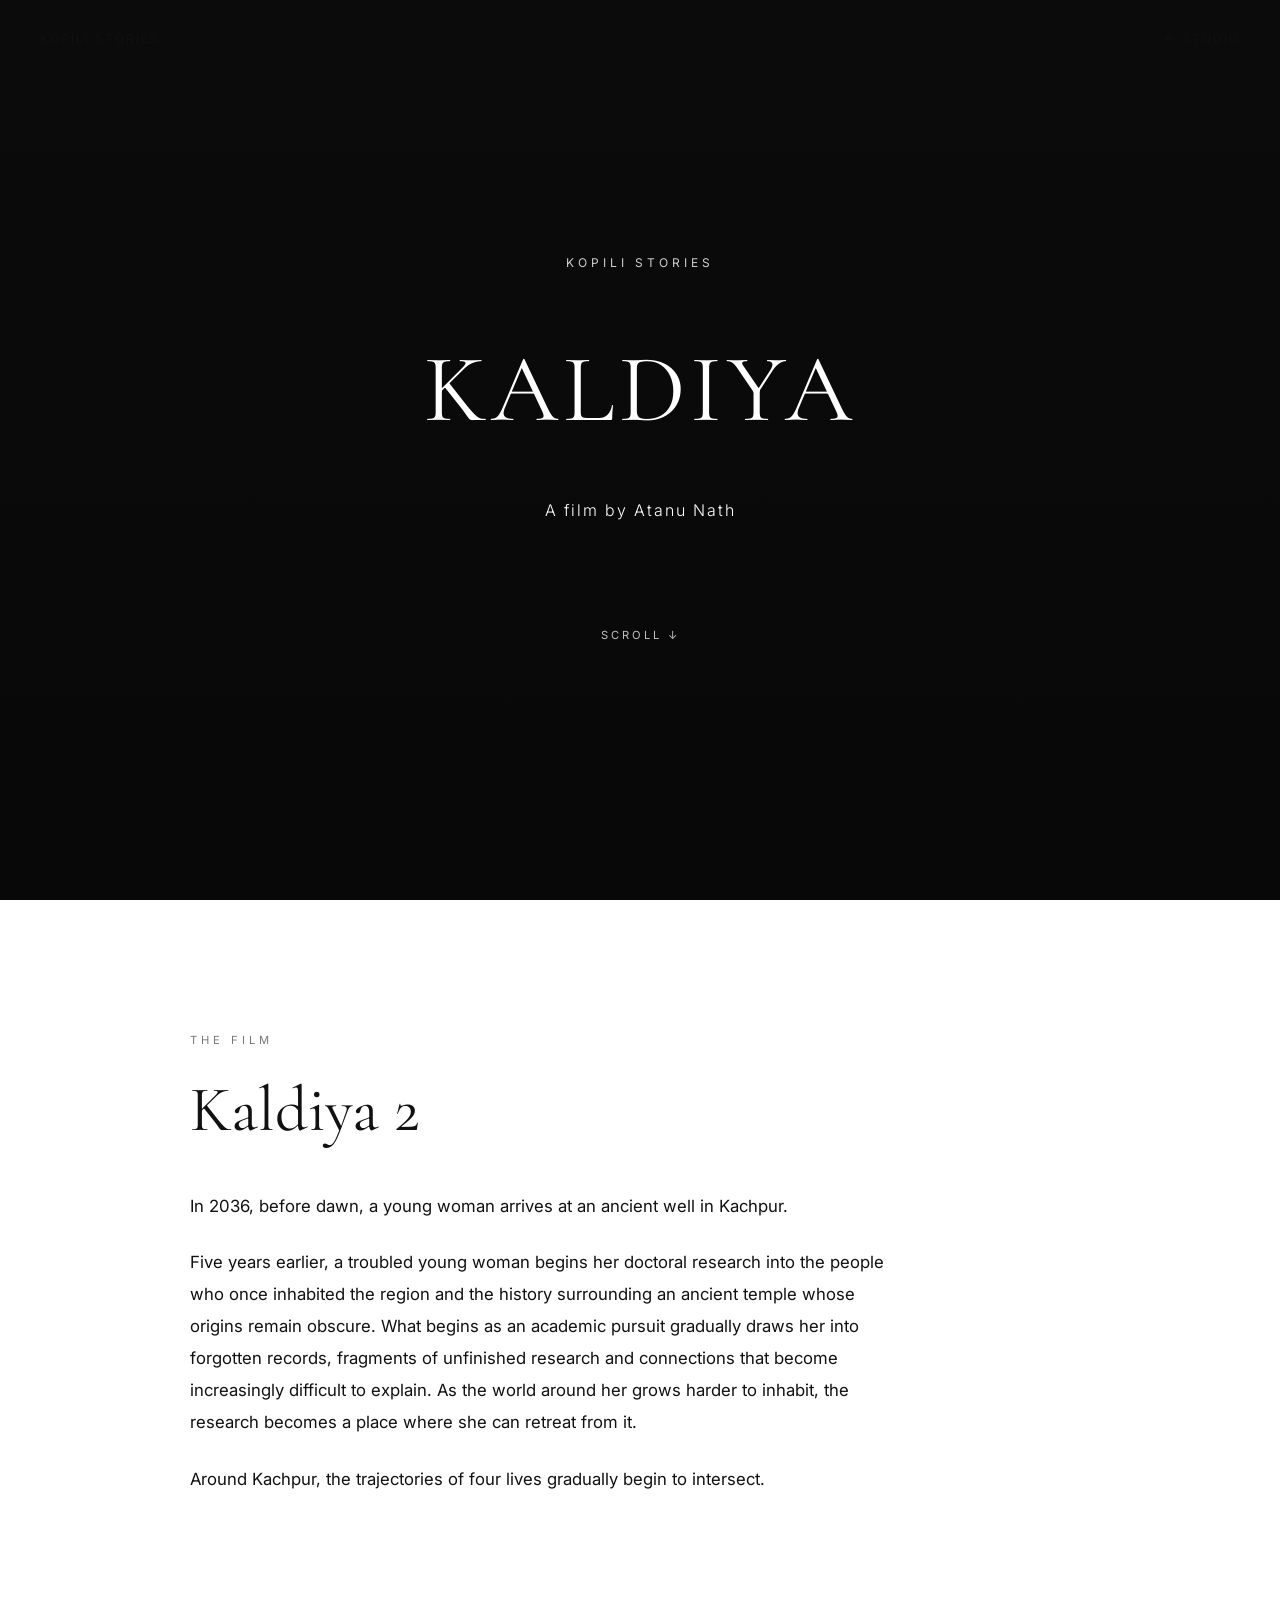
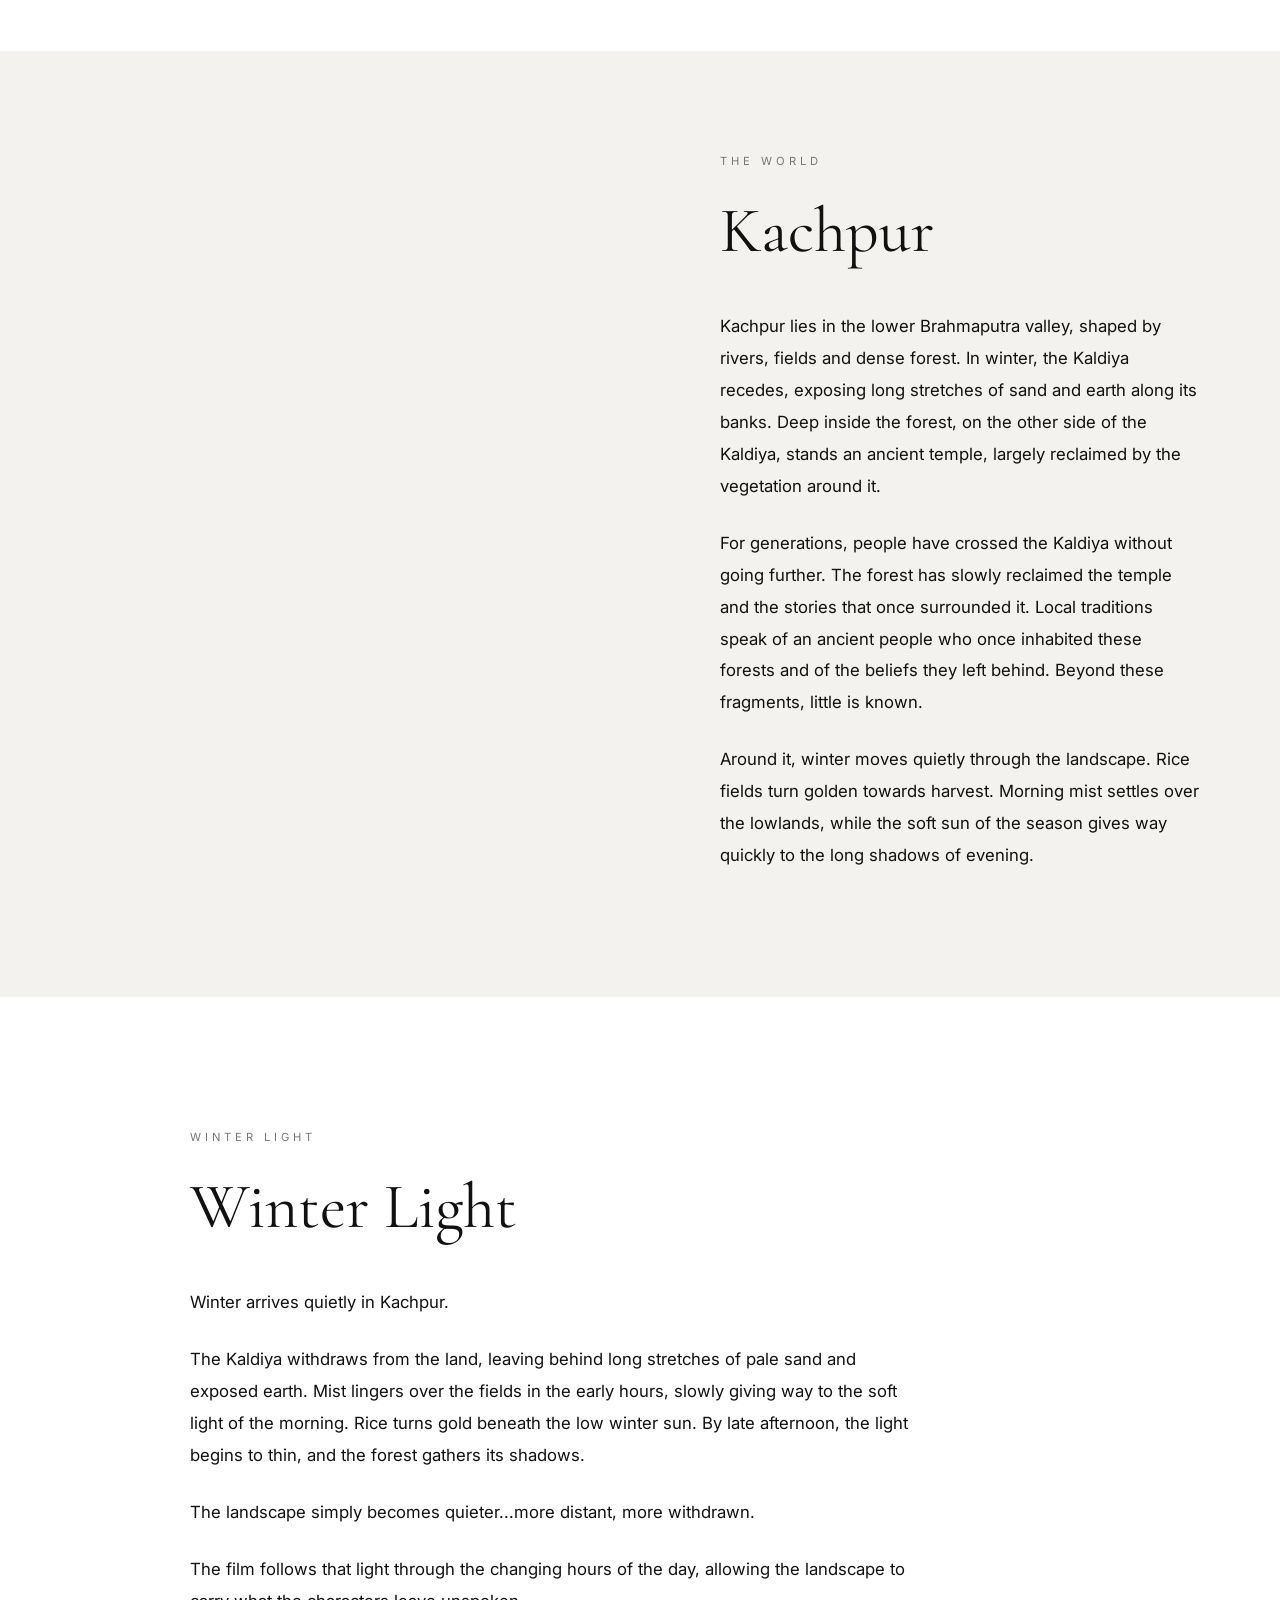
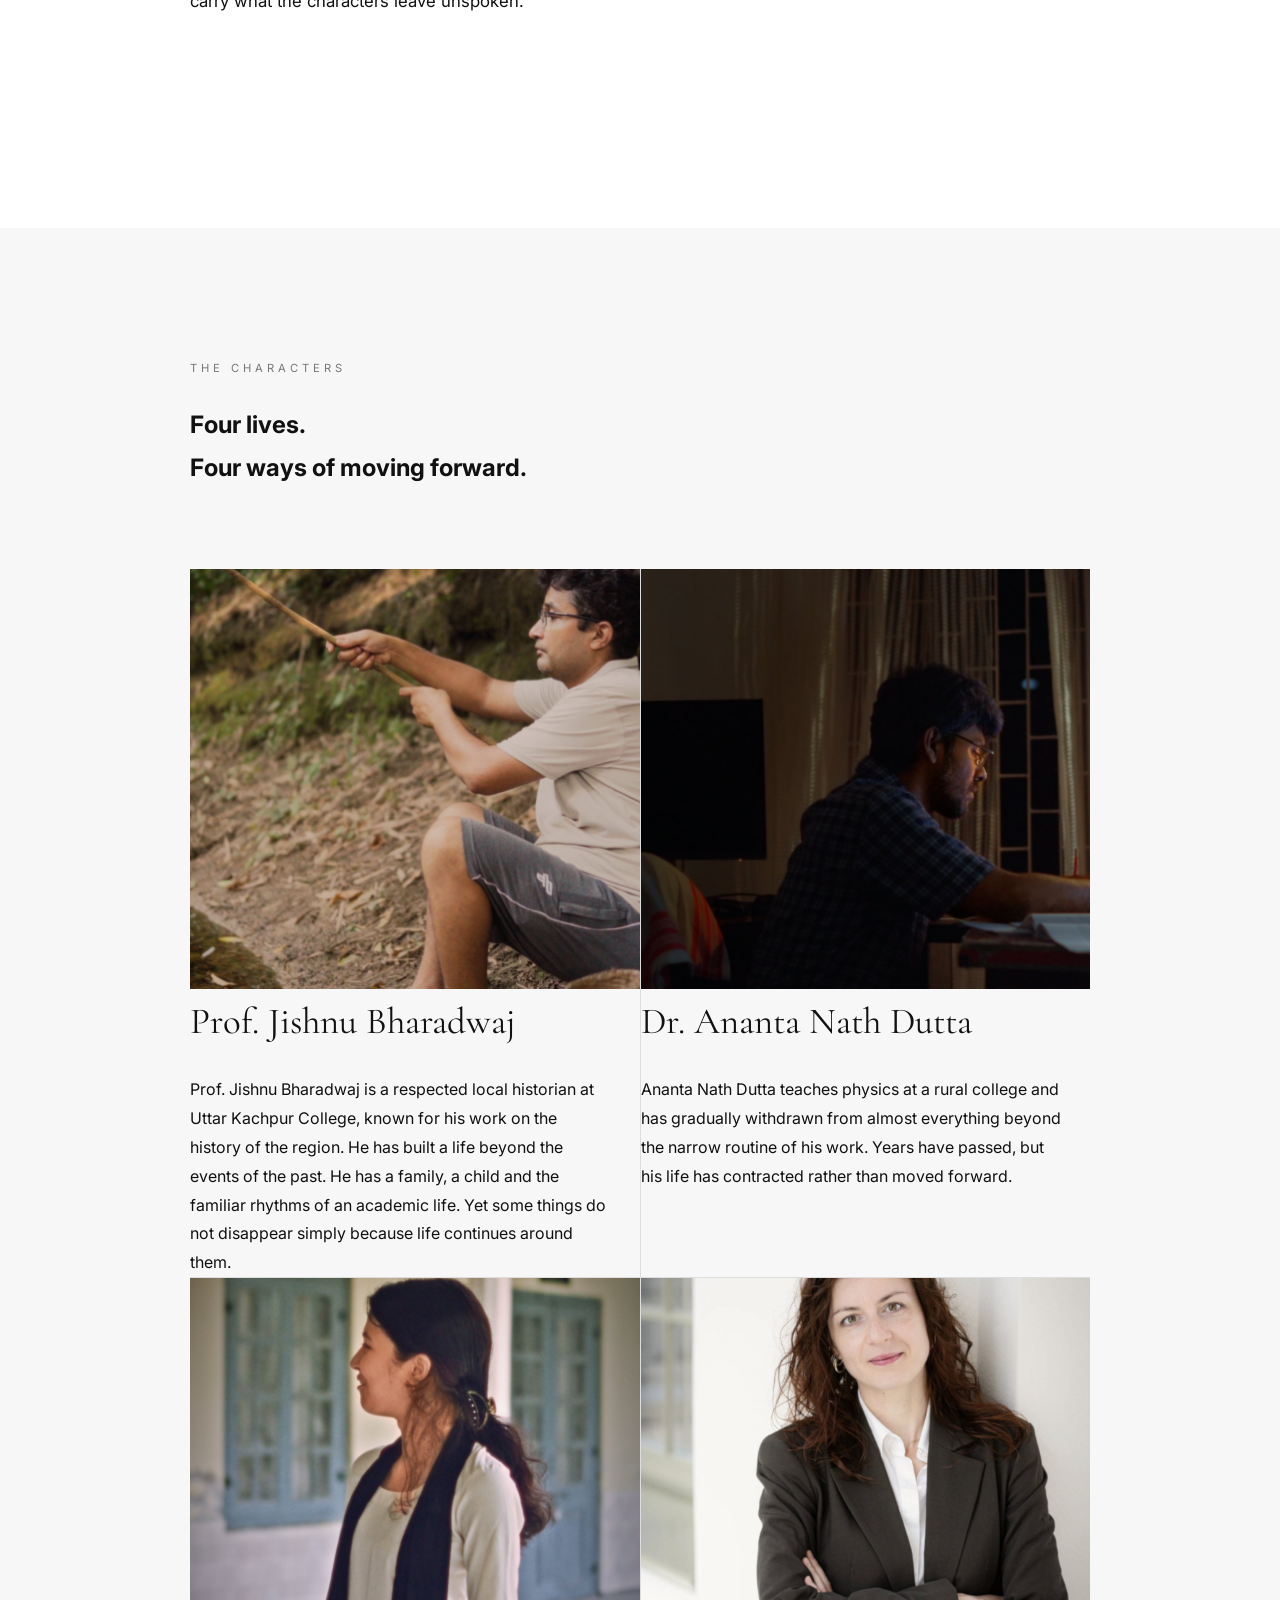
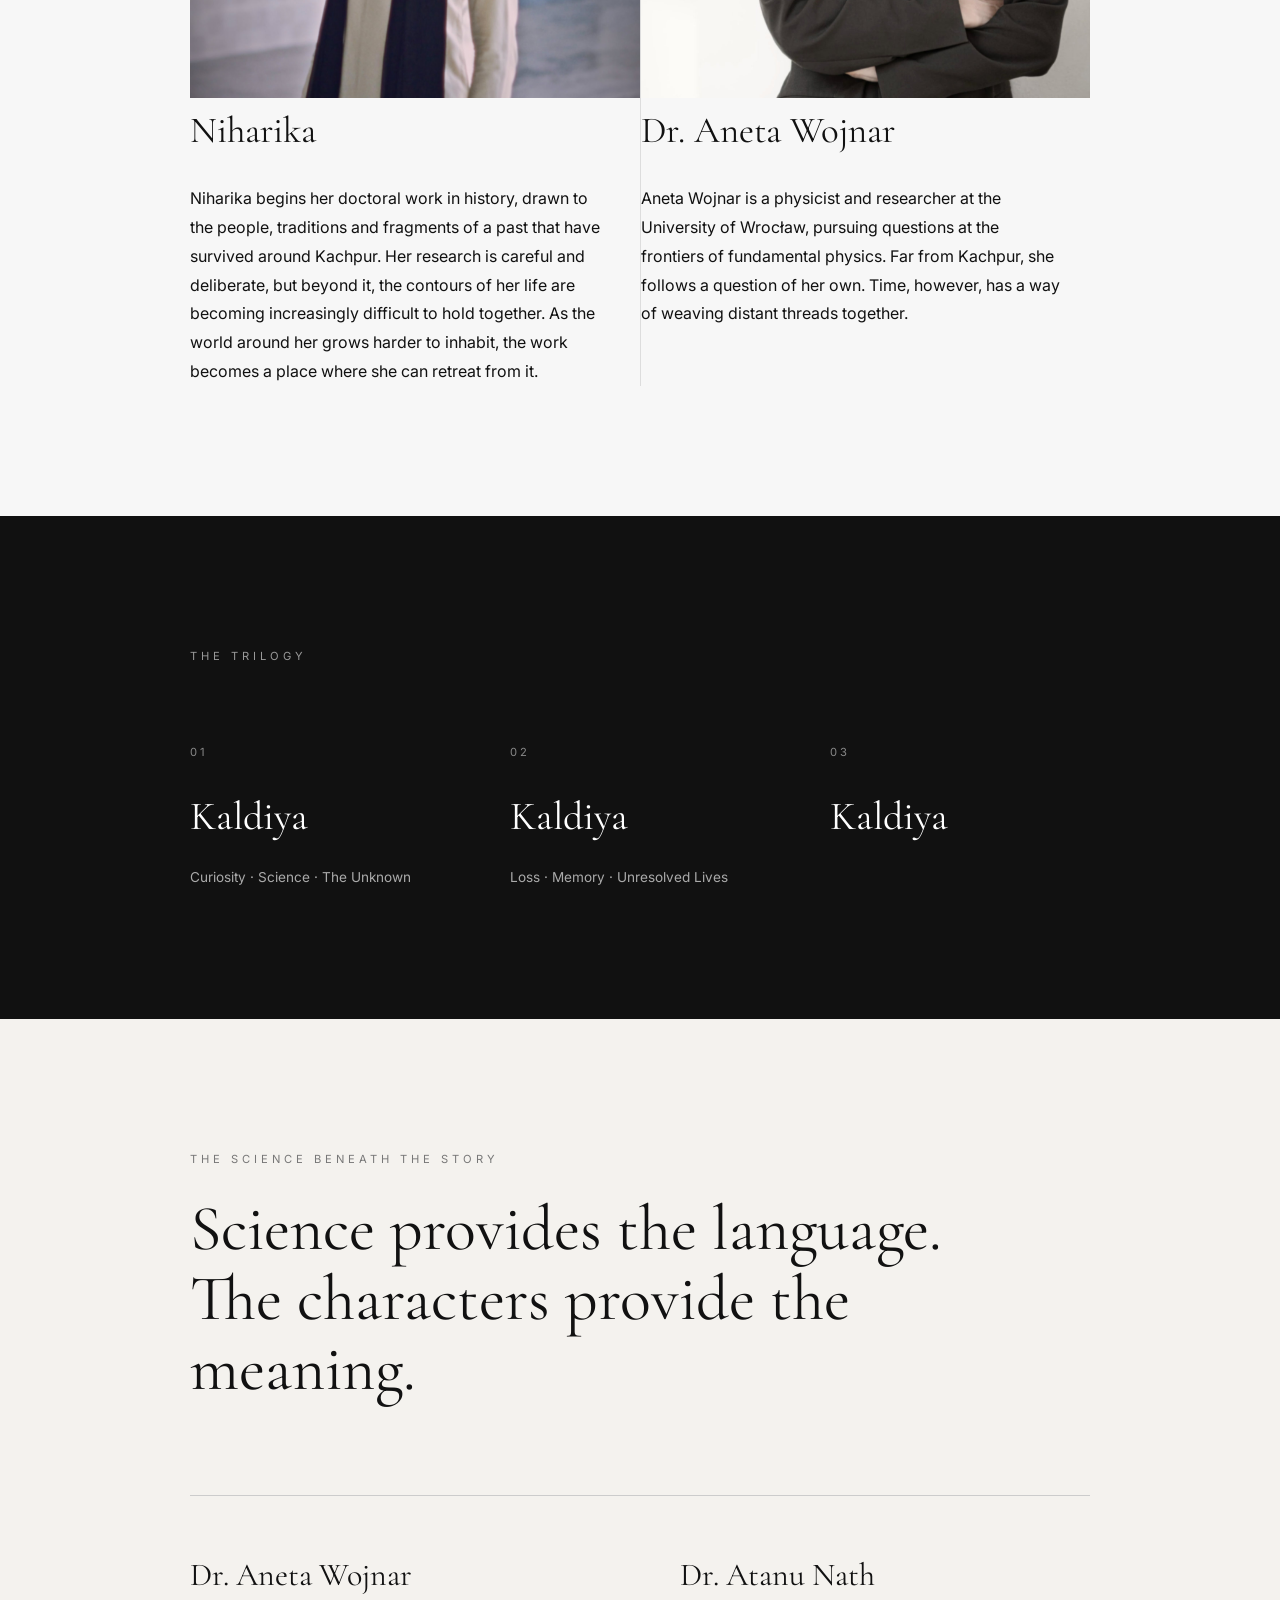
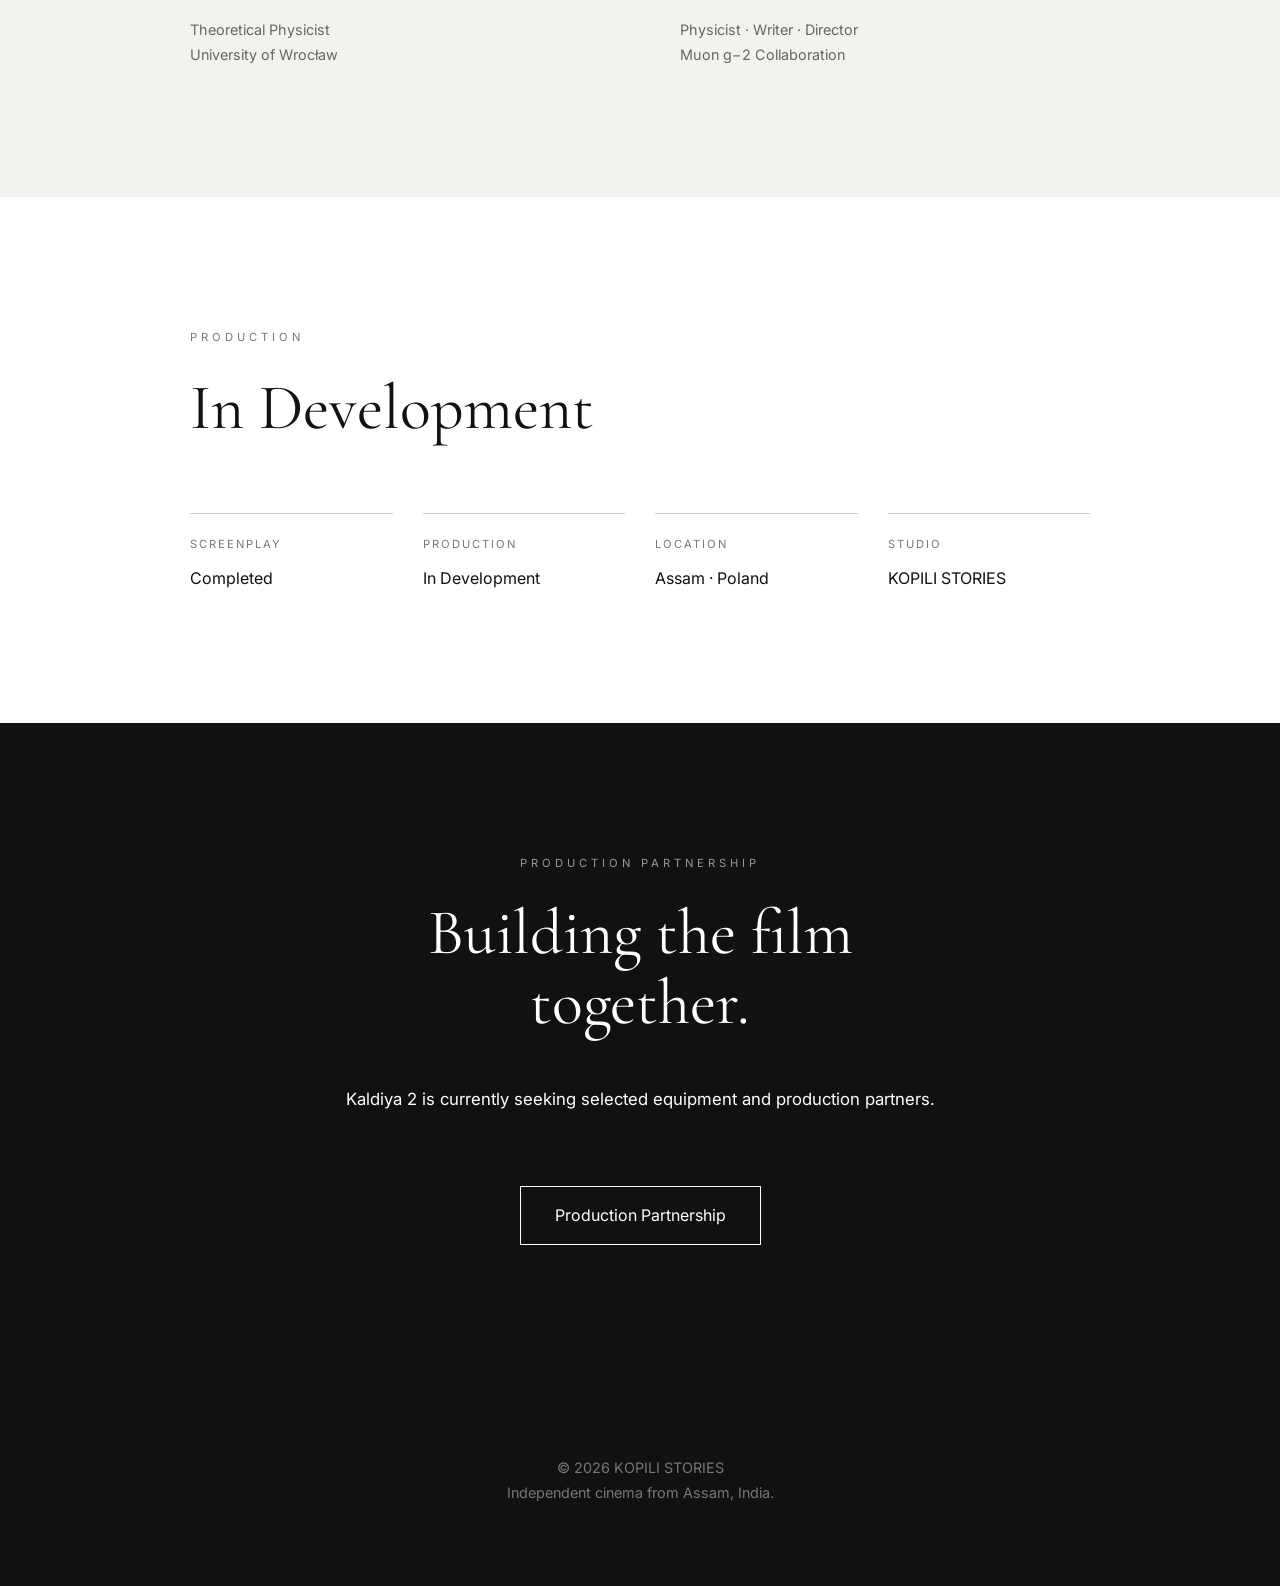
==== kaldiya-2.html @ b5a72aac "Update image source from .png to .jpg" ====
<!DOCTYPE html>
<html lang="en">

<head>

    <meta charset="UTF-8">

    <meta name="viewport"
          content="width=device-width, initial-scale=1.0">

    <title>KALDIYA — KOPILI STORIES</title>

    <meta name="description"
          content="Kaldiya 2 — an independent film by Atanu Nath, produced by KOPILI STORIES.">

    <link rel="preconnect"
          href="https://fonts.googleapis.com">

    <link rel="preconnect"
          href="https://fonts.gstatic.com"
          crossorigin>

    <link href="https://fonts.googleapis.com/css2?family=Cormorant+Garamond:wght@400;500;600&family=Inter:wght@300;400;500&display=swap"
          rel="stylesheet">

    <link rel="stylesheet"
          href="style.css">

</head>


<body>


<!-- =====================================================
     KALDIYA 2
===================================================== -->


<!-- TOP BAR -->

<div class="k2-topbar">

    <a href="index.html">
        KOPILI STORIES
    </a>

    <a href="index.html">
        ← Studio
    </a>

</div>


<!-- HERO -->

<section class="k2-hero">

    <!-- Opening image will go here -->

    <div class="k2-hero-content">

        <p class="k2-eyebrow">
            KOPILI STORIES
        </p>

        <h1>KALDIYA</h1>

        <p class="k2-subtitle">
            A film by Atanu Nath
        </p>

        <a href="#k2-film"
           class="k2-scroll">
            Scroll ↓
        </a>

    </div>

</section>


<!-- THE FILM -->

<section id="k2-film"
         class="k2-section k2-film">

    <div class="k2-section-inner">

        <p class="k2-label">
            The Film
        </p>

        <h2>
            Kaldiya 2
        </h2>

<div class="k2-text">

    <p>
        In 2036, before dawn, a young woman arrives at an ancient well in Kachpur.
    </p>

    <p>
        Five years earlier, a troubled young woman begins her doctoral research
        into the people who once inhabited the region and the history surrounding
        an ancient temple whose origins remain obscure. What begins as an academic
        pursuit gradually draws her into forgotten records, fragments of unfinished
        research and connections that become increasingly difficult to explain.
        As the world around her grows harder to inhabit, the research becomes a
        place where she can retreat from it.
    </p>

    <p>
        Around Kachpur, the trajectories of four lives gradually begin to intersect.
    </p>

</div>
   

</section>


<!-- THE WORLD -->

<!-- THE WORLD -->

<section class="k2-world">

    <div class="k2-world-text">

        <p class="k2-label">
            The World
        </p>

        <h2>
            Kachpur
        </h2>

        <div class="k2-text">

            <p>
                Kachpur lies in the lower Brahmaputra valley, shaped by rivers,
                fields and dense forest. In winter, the Kaldiya recedes,
                exposing long stretches of sand and earth along its banks.
                Deep inside the forest, on the other side of the Kaldiya,
                stands an ancient temple, largely reclaimed by the vegetation
                around it.
            </p>

            <p>
                For generations, people have crossed the Kaldiya without going
                further. The forest has slowly reclaimed the temple and the
                stories that once surrounded it. Local traditions speak of an
                ancient people who once inhabited these forests and of the
                beliefs they left behind. Beyond these fragments, little is known.
            </p>

            <p>
                Around it, winter moves quietly through the landscape. Rice
                fields turn golden towards harvest. Morning mist settles over
                the lowlands, while the soft sun of the season gives way quickly
                to the long shadows of evening.
            </p>

        </div>

    </div>

</section>

<!-- WINTER LIGHT -->

<!-- WINTER LIGHT -->

<section class="k2-light">

    <div class="k2-section-inner">

        <p class="k2-label">
            Winter Light
        </p>

        <h2>
            Winter Light
        </h2>

        <div class="k2-text">

            <p>
                Winter arrives quietly in Kachpur.
            </p>

            <p>
                The Kaldiya withdraws from the land, leaving behind long
                stretches of pale sand and exposed earth. Mist lingers over
                the fields in the early hours, slowly giving way to the soft
                light of the morning. Rice turns gold beneath the low winter
                sun. By late afternoon, the light begins to thin, and the
                forest gathers its shadows.
            </p>

            <p>
                The landscape simply becomes quieter...more distant, more withdrawn.
            </p>

            <p>
                The film follows that light through the changing hours of the
                day, allowing the landscape to carry what the characters leave
                unspoken.
            </p>

        </div>

    </div>

</section>


<!-- CHARACTERS -->

<section class="k2-characters">

    <div class="k2-section-inner">

        <p class="k2-label">
            The Characters
        </p>

        <h2>
            Four lives.
            <br>
            Four ways of moving forward.
        </h2>

        <div class="k2-character-grid">

            <article class="k2-character">
                <div class="k2-character-image">
                    <img src="images/jishnu.jpg"
                         alt="Jishnu">
                </div>

                <h3>
                    Prof. Jishnu Bharadwaj
                </h3>

                <p>
                    Prof. Jishnu Bharadwaj is a respected local historian at Uttar Kachpur College, known for his work on the history of the region. He has built a life beyond the events of the past. He has a family, a child and the familiar rhythms of an academic life. Yet some things do not disappear simply because life continues around them.
                </p>

            </article>


            <article class="k2-character">
                <div class="k2-character-image">
                    <img src="images/ananta.jpg"
                         alt="Ananta">
                </div>

                <h3>
                    Dr. Ananta Nath Dutta
                </h3>

                <p>
                    Ananta Nath Dutta teaches physics at a rural college and has gradually
        withdrawn from almost everything beyond the narrow routine of his work.
        Years have passed, but his life has contracted rather than moved forward.
                </p>

            </article>


            <article class="k2-character">
                <div class="k2-character-image">
                    <img src="images/niharika.jpg"
                         alt="Niharika">
                </div>
                <h3>
                    Niharika
                </h3>

                <p>
                    Niharika begins her doctoral work in history, drawn to the people,
        traditions and fragments of a past that have survived around Kachpur.
        Her research is careful and deliberate, but beyond it, the contours
        of her life are becoming increasingly difficult to hold together.
        As the world around her grows harder to inhabit, the work becomes a
        place where she can retreat from it.
                </p>

            </article>


            <article class="k2-character">
                <div class="k2-character-image">
                    <img src="images/aneta.jpg"
                         alt="Aneta">
                </div>
                <h3>
                    Dr. Aneta Wojnar
                </h3>

                <p>
                    Aneta Wojnar is a physicist and researcher at the University of Wrocław,
        pursuing questions at the frontiers of fundamental physics. Far from
        Kachpur, she follows a question of her own. Time, however, has a way
        of weaving distant threads together.
                </p>

            </article>

        </div>

    </div>

</section>


<!-- THE TRILOGY -->

<section class="k2-trilogy">

    <div class="k2-section-inner">

        <p class="k2-label">
            The Trilogy
        </p>

        <div class="k2-trilogy-grid">

            <div>
                <span>01</span>
                <h3>Kaldiya</h3>
                <p>
                    Curiosity · Science · The Unknown
                </p>
            </div>


            <div>
                <span>02</span>
                <h3>Kaldiya</h3>
                <p>
                    Loss · Memory · Unresolved Lives
                </p>
            </div>


            <div>
                <span>03</span>
                <h3>Kaldiya</h3>
                <p>
                    <!-- Later -->
                </p>
            </div>

        </div>

    </div>

</section>


<!-- SCIENCE -->

<section class="k2-science">

    <div class="k2-section-inner">

        <p class="k2-label">
            The Science Beneath the Story
        </p>

        <h2>
            Science provides the language.
            <br>
            The characters provide the meaning.
        </h2>

        <div class="k2-text">

            <!-- Science statement -->

        </div>


        <div class="k2-scientists">

            <div>

                <h3>
                    Dr. Aneta Wojnar
                </h3>

                <p>
                    Theoretical Physicist<br>
                    University of Wrocław
                </p>

            </div>


            <div>

                <h3>
                    Dr. Atanu Nath
                </h3>

                <p>
                    Physicist · Writer · Director<br>
                    Muon g−2 Collaboration
                </p>

            </div>

        </div>

    </div>

</section>


<!-- PRODUCTION -->

<section class="k2-production">

    <div class="k2-section-inner">

        <p class="k2-label">
            Production
        </p>

        <h2>
            In Development
        </h2>

        <div class="k2-production-grid">

            <div>
                <span>Screenplay</span>
                <strong>Completed</strong>
            </div>

            <div>
                <span>Production</span>
                <strong>In Development</strong>
            </div>

            <div>
                <span>Location</span>
                <strong>Assam · Poland</strong>
            </div>

            <div>
                <span>Studio</span>
                <strong>KOPILI STORIES</strong>
            </div>

        </div>

    </div>

</section>


<!-- PARTNERSHIP -->

<section class="k2-partnership">

    <div class="k2-section-inner">

        <p class="k2-label">
            Production Partnership
        </p>

        <h2>
            Building the film
            <br>
            together.
        </h2>

        <div class="k2-text">

            <p>
                Kaldiya 2 is currently seeking selected
                equipment and production partners.
            </p>

        </div>

        <a href="documents/kaldiya-2-production-partnership.pdf"
           class="button">

            Production Partnership

        </a>

    </div>

</section>


<!-- FOOTER -->

<footer>

    <p>
        © 2026 KOPILI STORIES
    </p>

    <p>
        Independent cinema from Assam, India.
    </p>

</footer>


</body>

</html>
---- style.css ----
/* =====================================================
   KOPILI STORIES
   style.css
===================================================== */

* {
    margin: 0;
    padding: 0;
    box-sizing: border-box;
}

html {
    scroll-behavior: smooth;
}

body {

    font-family: "Inter", sans-serif;

    background: #ffffff;
    color: #111111;

    line-height: 1.8;

    -webkit-font-smoothing: antialiased;
    text-rendering: optimizeLegibility;

}

/* =========================
   HERO
========================= */

.hero {

    min-height: 100vh;

    display: flex;
    flex-direction: column;
    justify-content: center;
    align-items: center;

    text-align: center;

    padding: 60px 20px;

}

.logo {

    width: 180px;
    max-width: 60%;

    margin-bottom: 40px;

}

.hero h1 {

    font-family: "Cormorant Garamond", serif;

    font-size: 4rem;
    font-weight: 500;
    letter-spacing: 2px;

    margin-bottom: 30px;

}

.tagline {

    font-size: 1.3rem;
    font-weight: 300;

    max-width: 650px;

    margin-bottom: 70px;

}

.scroll-link {

    color: inherit;
    text-decoration: none;

    letter-spacing: 2px;
    text-transform: uppercase;

    font-size: 0.8rem;

    transition: opacity .3s ease;

}

.scroll-link:hover {

    opacity: .5;

}

/* =========================
   FEATURED
========================= */

.featured {

    max-width: 1100px;

    margin: 0 auto;

    padding: 120px 40px;

    display: grid;

    grid-template-columns: 380px 1fr;

    gap: 80px;

    align-items: center;

}

.poster img {

    width: 100%;

    display: block;

}

.section-label {

    font-size: .8rem;

    letter-spacing: 3px;

    color: #777;

}

.film-info h2 {

    font-family: "Cormorant Garamond", serif;

    font-size: 3.4rem;

    margin: 15px 0;

    font-weight: 500;

}

.film-type {

    text-transform: uppercase;

    letter-spacing: 2px;

    font-size: .8rem;

    color: #666;

    margin-bottom: 30px;

}

.film-description {

    max-width: 500px;

    margin-bottom: 40px;

}

.button {

    display: inline-block;

    padding: 14px 34px;

    border: 1px solid #111;

    color: #111;

    text-decoration: none;

    transition: .25s;

}

.button:hover {

    background: #111;

    color: white;

}

/* =========================
   ABOUT
========================= */

.about {

    max-width: 850px;

    margin: 0 auto;

    padding: 120px 40px;

}

.about h2 {

    font-family: "Cormorant Garamond", serif;

    font-size: 3rem;

    margin-bottom: 35px;

    font-weight: 500;

}

.about p {

    font-size: 1.1rem;

}

/* =========================
   FOOTER
========================= */

footer {

    padding: 80px 20px;

    text-align: center;

    color: #777;

    font-size: .9rem;

}

/* =========================
   RESPONSIVE
========================= */

@media (max-width:900px) {

    .hero h1 {

        font-size: 3rem;

    }

    .featured {

        grid-template-columns: 1fr;

        text-align: center;

        gap: 50px;

    }

    .poster {

        max-width: 320px;

        margin: auto;

    }

    .film-description {

        margin-left: auto;
        margin-right: auto;

    }

    .about {

        padding: 80px 30px;

    }

}

@media (max-width:600px) {

    .hero h1 {

        font-size: 2.3rem;

        letter-spacing: 1px;

    }

    .tagline {

        font-size: 1.1rem;

    }

    .film-info h2 {

        font-size: 2.6rem;

    }

    .about h2 {

        font-size: 2.3rem;

    }


}







/* =====================================================
   KALDIYA 2 — PROJECT PAGE
===================================================== */


/* =========================
   TOP BAR
========================= */

.k2-topbar {

    position: absolute;

    top: 0;
    left: 0;
    right: 0;

    z-index: 20;

    display: flex;
    justify-content: space-between;
    align-items: center;

    padding: 28px 40px;

    font-size: .75rem;
    letter-spacing: 2px;
    text-transform: uppercase;

}

.k2-topbar a {

    color: inherit;
    text-decoration: none;

    transition: opacity .3s ease;

}

.k2-topbar a:hover {

    opacity: .5;

}


/* =========================
   HERO
========================= */

.k2-hero {

    min-height: 100vh;

    position: relative;

    display: flex;
    align-items: center;
    justify-content: center;

    text-align: center;

    color: white;

    background:
        linear-gradient(
            rgba(0,0,0,.35),
            rgba(0,0,0,.55)
        ),
        #111;

    overflow: hidden;

}

.k2-hero::before {

    content: "";

    position: absolute;

    inset: 0;

    background-image:
        url("images/kaldiya-2/hero.jpg");

    background-size: cover;
    background-position: center;

    z-index: 0;

}

.k2-hero-content {

    position: relative;

    z-index: 2;

    padding: 40px;

}

.k2-eyebrow {

    font-size: .75rem;

    letter-spacing: 4px;

    text-transform: uppercase;

    margin-bottom: 30px;

    opacity: .8;

}

.k2-hero h1 {

    font-family: "Cormorant Garamond", serif;

    font-size: 6rem;

    font-weight: 400;

    letter-spacing: 5px;

    margin: 0 0 20px;

}

.k2-subtitle {

    font-size: 1rem;

    font-weight: 300;

    letter-spacing: 2px;

}

.k2-scroll {

    display: inline-block;

    margin-top: 100px;

    color: white;

    text-decoration: none;

    text-transform: uppercase;

    letter-spacing: 3px;

    font-size: .7rem;

    opacity: .75;

    transition: opacity .3s ease;

}

.k2-scroll:hover {

    opacity: 1;

}


/* =========================
   GENERAL SECTIONS
========================= */

.k2-section-inner {

    max-width: 1000px;

    margin: 0 auto;

    padding: 130px 50px;

}

.k2-label {

    font-size: .7rem;

    text-transform: uppercase;

    letter-spacing: 4px;

    color: #777;

    margin-bottom: 25px;

}

.k2-section h2,
.k2-world h2,
.k2-light h2,
.k2-science h2,
.k2-production h2,
.k2-partnership h2 {

    font-family: "Cormorant Garamond", serif;

    font-size: 4rem;

    line-height: 1.1;

    font-weight: 400;

    margin-bottom: 45px;

}

.k2-text {

    max-width: 720px;

    font-size: 1.05rem;

    line-height: 1.9;

}

.k2-text p {

    margin-bottom: 25px;

}


/* =========================
   THE WORLD
========================= */

.k2-world {

    min-height: 80vh;

    display: grid;

    grid-template-columns: 1fr 1fr;

    align-items: center;

    background: #f4f2ee;

}

.k2-world::before {

    content: "";

    min-height: 80vh;

    background-image:
        url("images/kaldiya-2/winter.jpg");

    background-size: cover;

    background-position: center;

}

.k2-world-text {

    padding: 100px 80px;

}


/* =========================
   WINTER LIGHT
========================= */

.k2-light {

    background: #ffffff;

}

.k2-light .k2-text {

    margin-bottom: 80px;

}


/* =========================
   CHARACTERS
========================= */

/* =========================
   CHARACTERS
========================= */

.k2-characters {

    background: #f7f7f7;

}

.k2-character-grid {

    display: grid;

    grid-template-columns: repeat(2, 1fr);

    gap: 1px;

    margin-top: 80px;

    background: #ddd;

}

.k2-character {

    background: #f7f7f7;

    padding: 0;

    min-height: 0;

}

.k2-character-image {

    width: 100%;

    height: 420px;

    overflow: hidden;

}

.k2-character-image img {

    width: 100%;

    height: 100%;

    display: block;

    object-fit: cover;

    object-position: center;

}

.k2-character-content {

    padding: 45px 50px 55px;

}

.k2-character h3 {

    font-family: "Cormorant Garamond", serif;

    font-size: 2.3rem;

    font-weight: 400;

    margin-bottom: 20px;

}

.k2-character p {

    max-width: 420px;

    line-height: 1.8;

}

/* =========================
   TRILOGY
========================= */

.k2-trilogy {

    background: #111;

    color: white;

}

.k2-trilogy .k2-label {

    color: #999;

}

.k2-trilogy-grid {

    display: grid;

    grid-template-columns: repeat(3, 1fr);

    gap: 60px;

    margin-top: 70px;

}

.k2-trilogy-grid span {

    font-size: .7rem;

    letter-spacing: 3px;

    color: #888;

}

.k2-trilogy-grid h3 {

    font-family: "Cormorant Garamond", serif;

    font-size: 2.5rem;

    font-weight: 400;

    margin: 15px 0;

}

.k2-trilogy-grid p {

    color: #aaa;

    font-size: .85rem;

    line-height: 1.6;

}


/* =========================
   SCIENCE
========================= */

.k2-science {

    background: #f4f2ee;

}

.k2-scientists {

    display: grid;

    grid-template-columns: repeat(2, 1fr);

    gap: 80px;

    margin-top: 90px;

    padding-top: 50px;

    border-top: 1px solid #ccc;

}

.k2-scientists h3 {

    font-family: "Cormorant Garamond", serif;

    font-size: 2rem;

    font-weight: 400;

    margin-bottom: 15px;

}

.k2-scientists p {

    font-size: .9rem;

    color: #666;

    line-height: 1.7;

}


/* =========================
   PRODUCTION
========================= */

.k2-production {

    background: #ffffff;

}

.k2-production-grid {

    display: grid;

    grid-template-columns: repeat(4, 1fr);

    gap: 30px;

    margin-top: 70px;

}

.k2-production-grid div {

    padding-top: 20px;

    border-top: 1px solid #ccc;

}

.k2-production-grid span {

    display: block;

    font-size: .7rem;

    text-transform: uppercase;

    letter-spacing: 2px;

    color: #777;

    margin-bottom: 10px;

}

.k2-production-grid strong {

    font-weight: 400;

}


/* =========================
   PARTNERSHIP
========================= */

.k2-partnership {

    background: #111;

    color: white;

    text-align: center;

}

.k2-partnership .k2-section-inner {

    display: flex;

    flex-direction: column;

    align-items: center;

}

.k2-partnership .k2-label {

    color: #999;

}

.k2-partnership .k2-text {

    margin-bottom: 45px;

}

.k2-partnership .button {

    color: white;

    border-color: white;

}

.k2-partnership .button:hover {

    background: white;

    color: #111;

}


/* =========================
   KALDIYA 2 FOOTER
========================= */

body:has(.k2-hero) footer {

    background: #111;

    color: #777;

}


/* =========================
   RESPONSIVE
========================= */

@media (max-width: 900px) {

    .k2-hero h1 {

        font-size: 4.5rem;

    }

    .k2-section-inner {

        padding: 100px 35px;

    }

    .k2-section h2,
    .k2-world h2,
    .k2-light h2,
    .k2-science h2,
    .k2-production h2,
    .k2-partnership h2 {

        font-size: 3.2rem;

    }

    .k2-world {

        grid-template-columns: 1fr;

    }

    .k2-world::before {

        min-height: 60vh;

    }

    .k2-world-text {

        padding: 80px 35px;

    }

    .k2-production-grid {

        grid-template-columns: repeat(2, 1fr);

    }

}


@media (max-width: 600px) {

    .k2-topbar {

        padding: 22px 20px;

    }

    .k2-hero h1 {

        font-size: 3.2rem;

        letter-spacing: 3px;

    }

    .k2-section-inner {

        padding: 80px 25px;

    }

    .k2-section h2,
    .k2-world h2,
    .k2-light h2,
    .k2-science h2,
    .k2-production h2,
    .k2-partnership h2 {

        font-size: 2.6rem;

    }

    .k2-character-grid {

        grid-template-columns: 1fr;

    }

    .k2-trilogy-grid {

        grid-template-columns: 1fr;

        gap: 50px;

    }

    .k2-scientists {

        grid-template-columns: 1fr;

        gap: 50px;

    }

    .k2-production-grid {

        grid-template-columns: 1fr;

    }

}
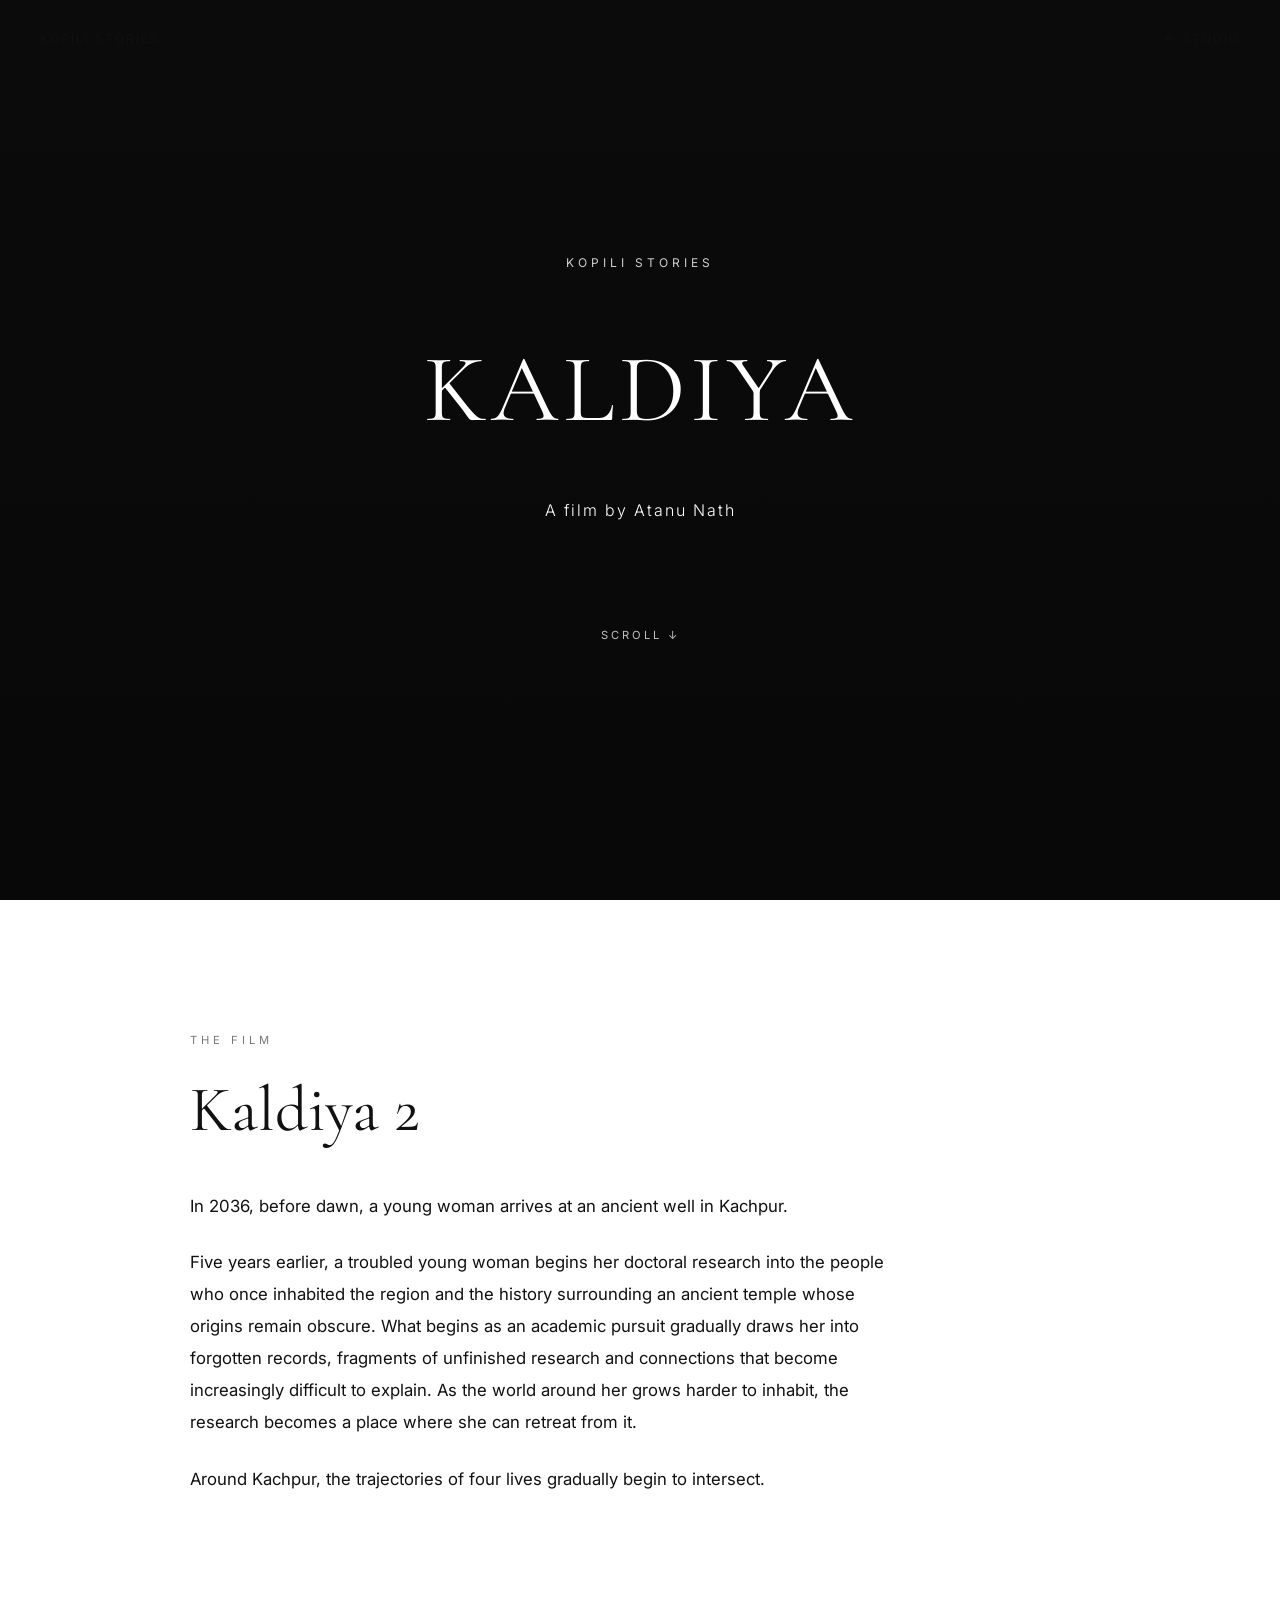
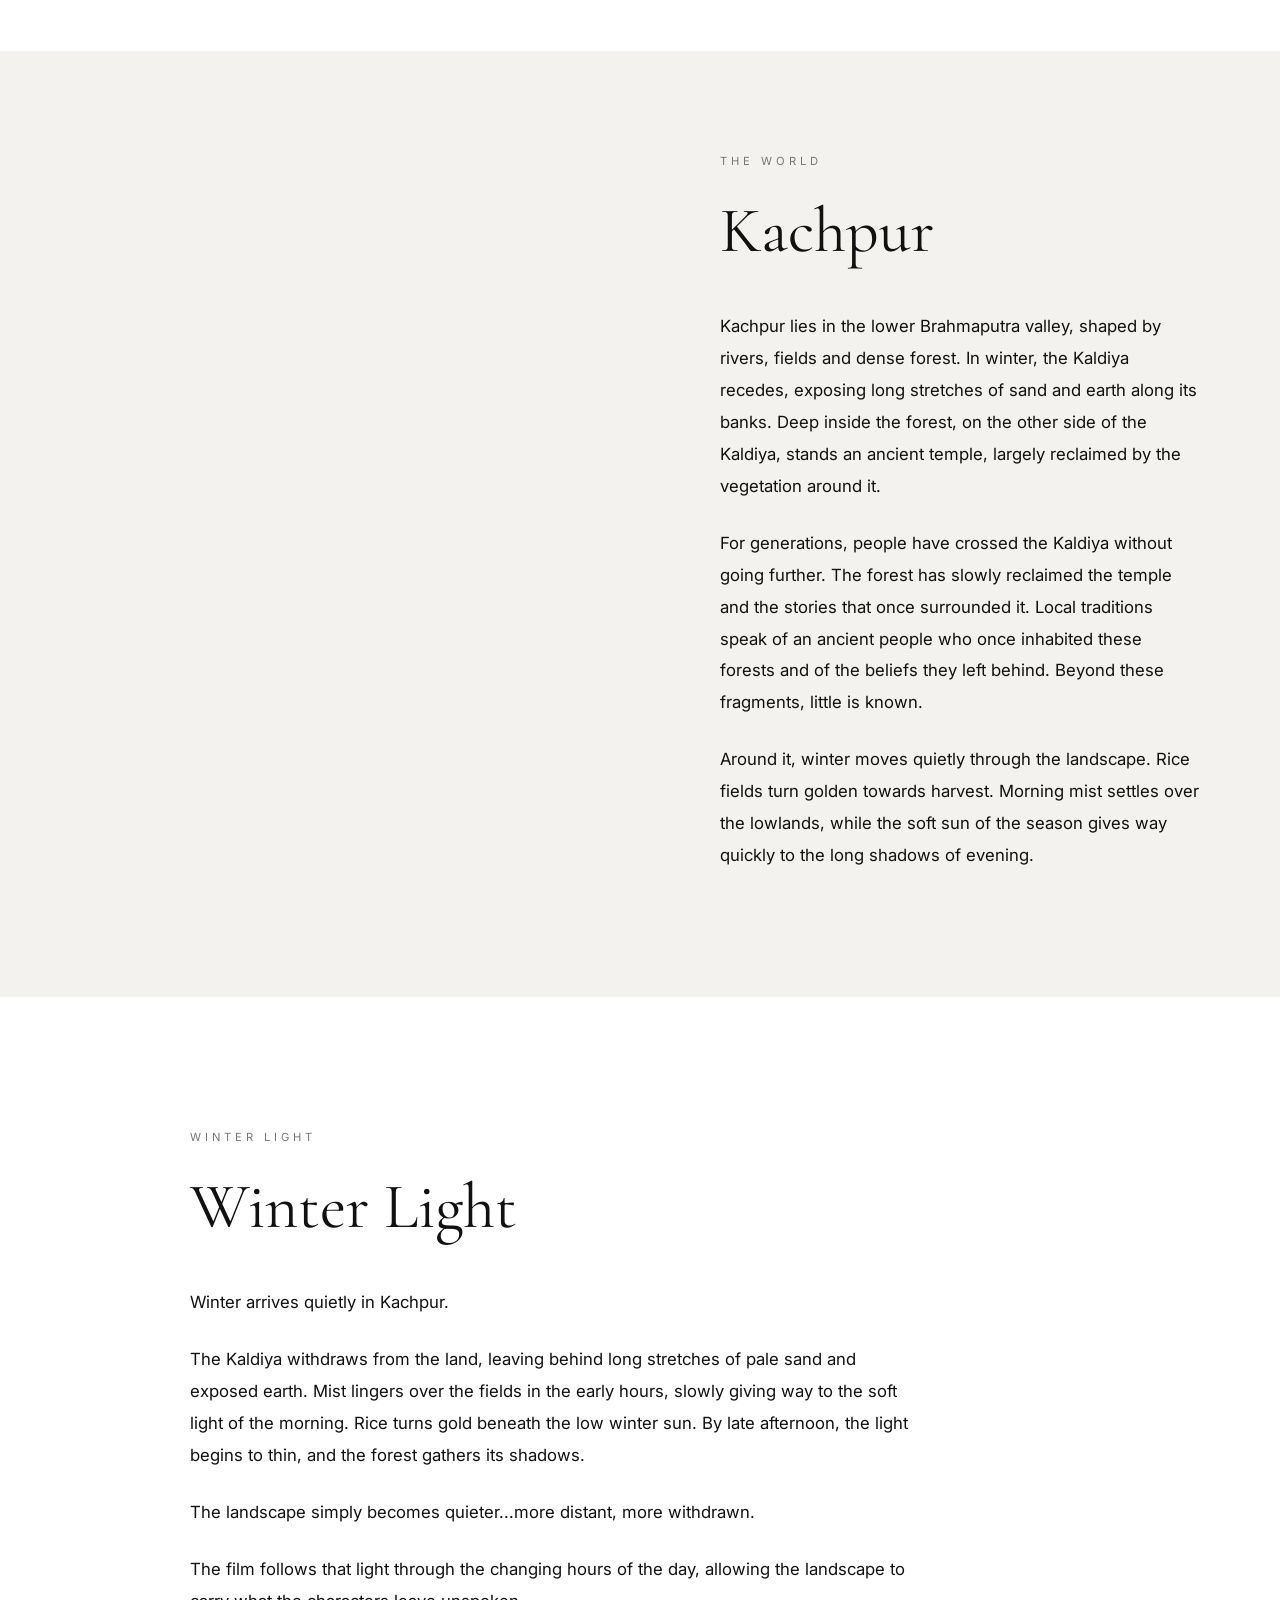
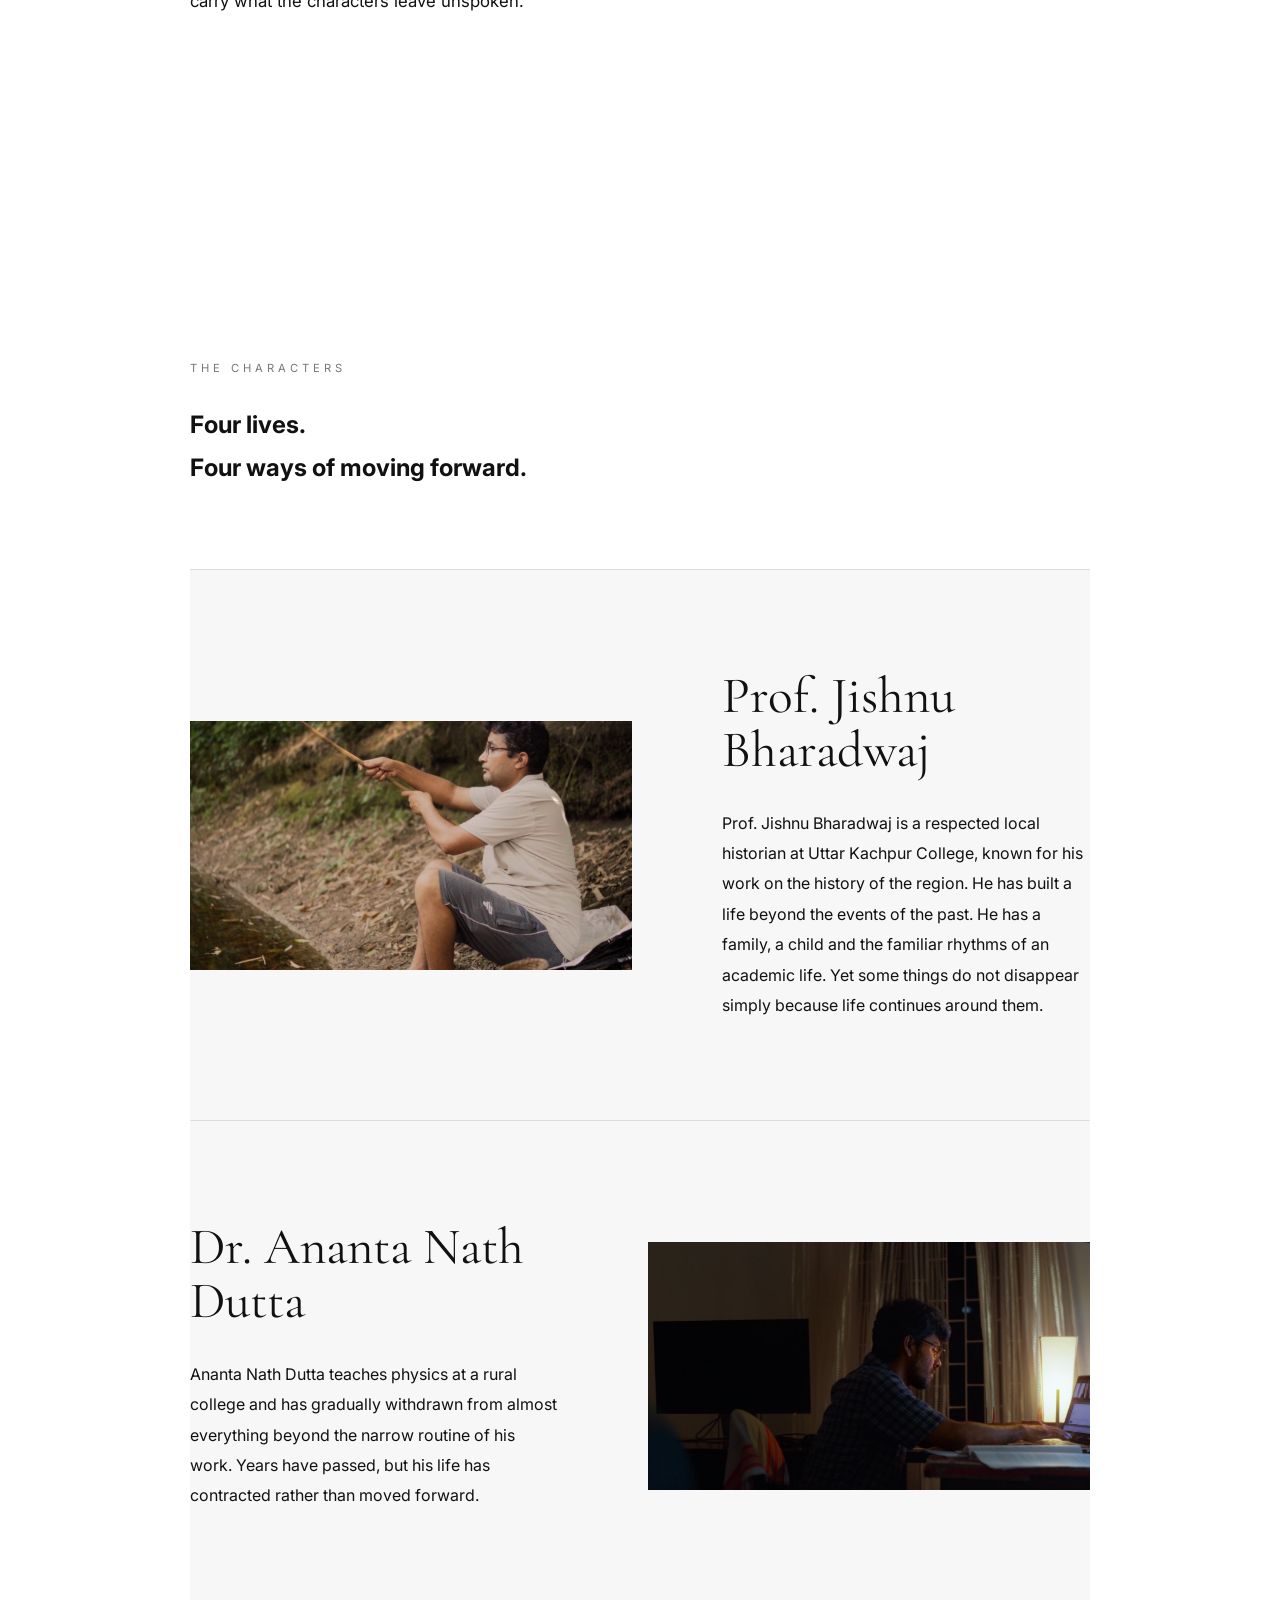
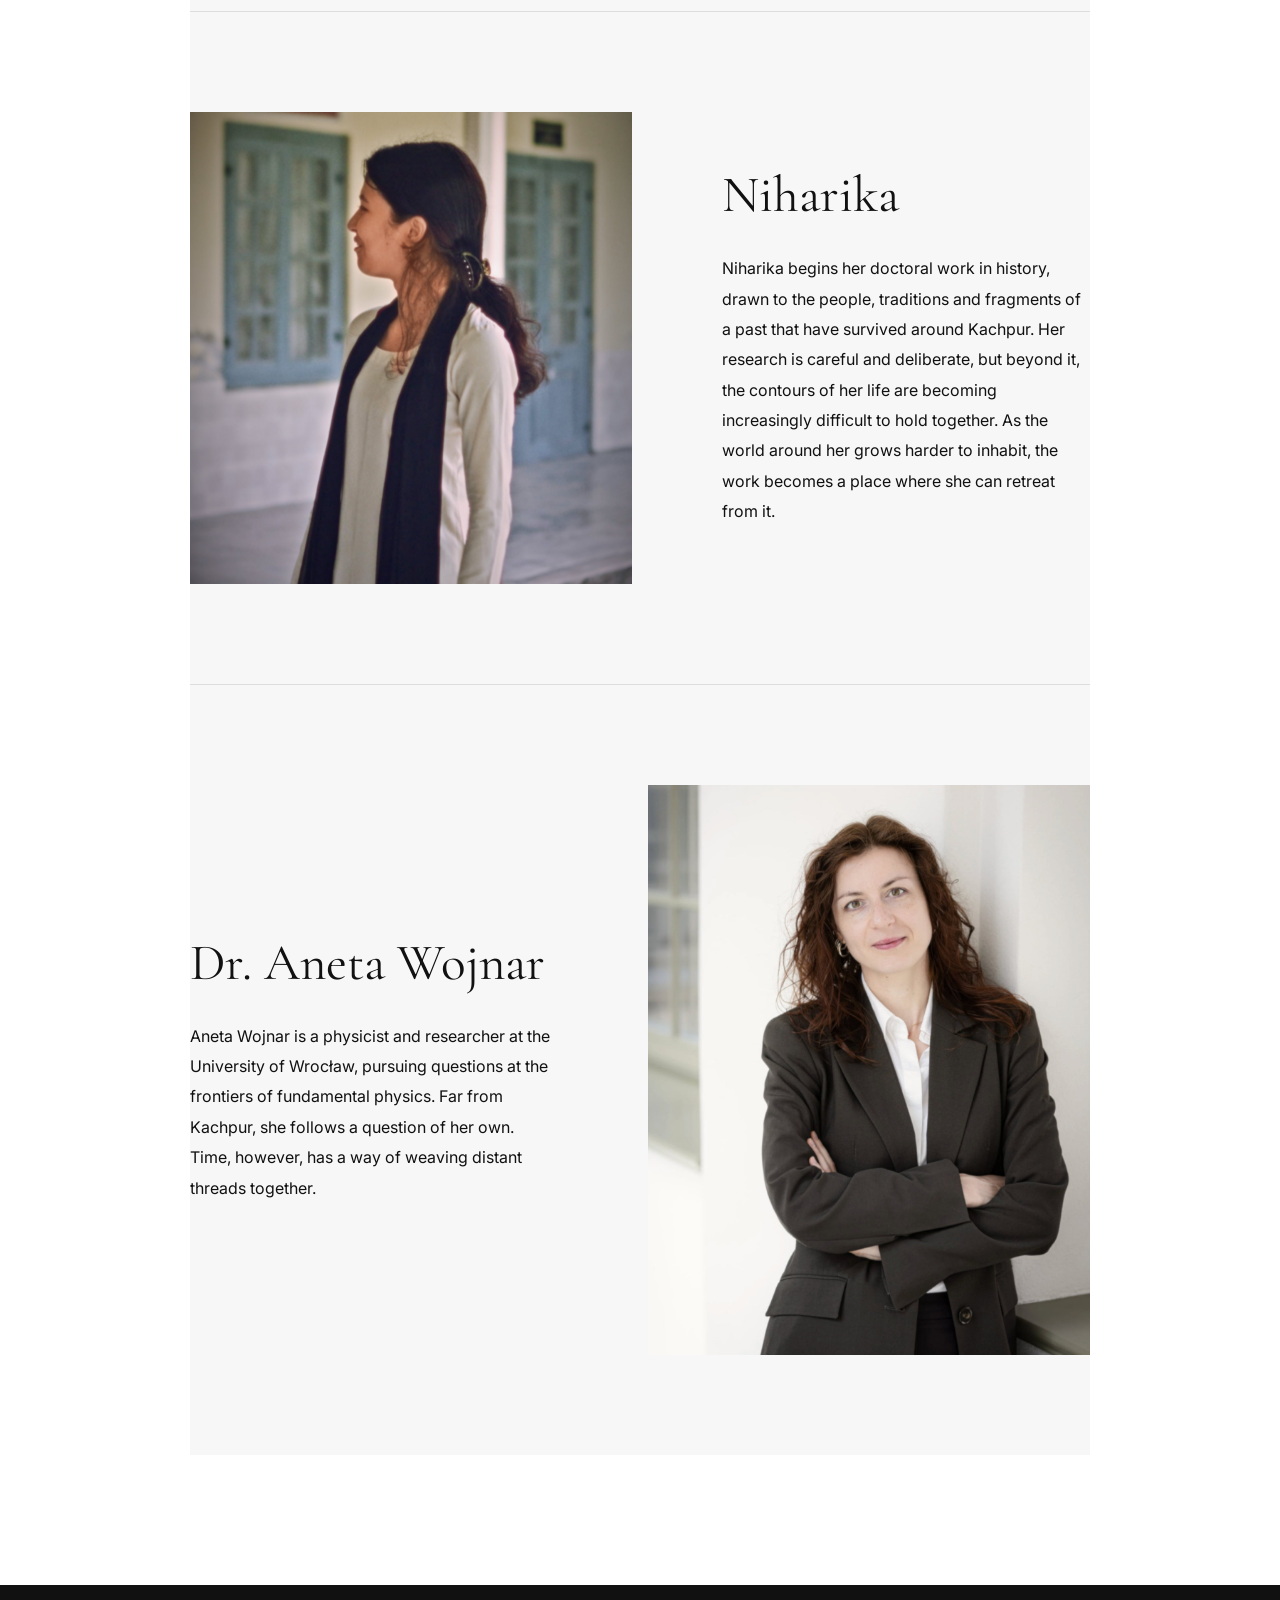
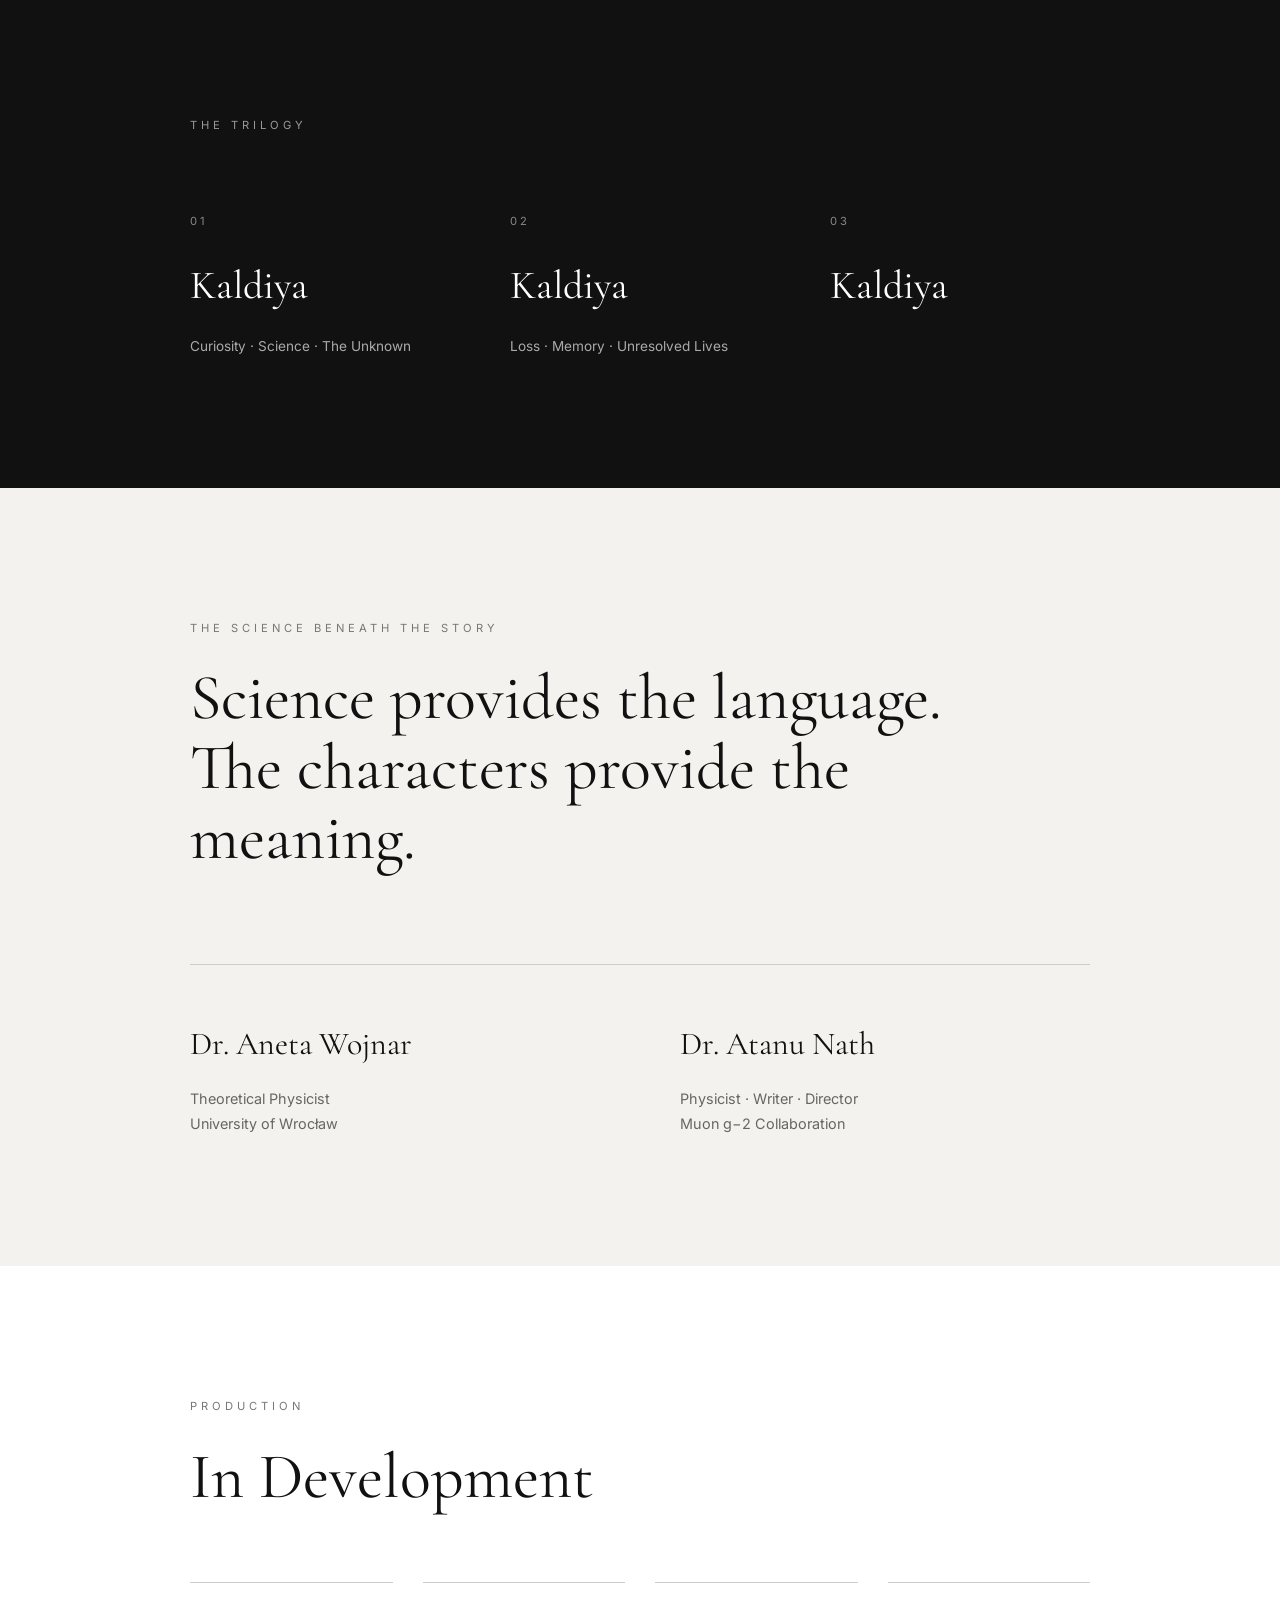
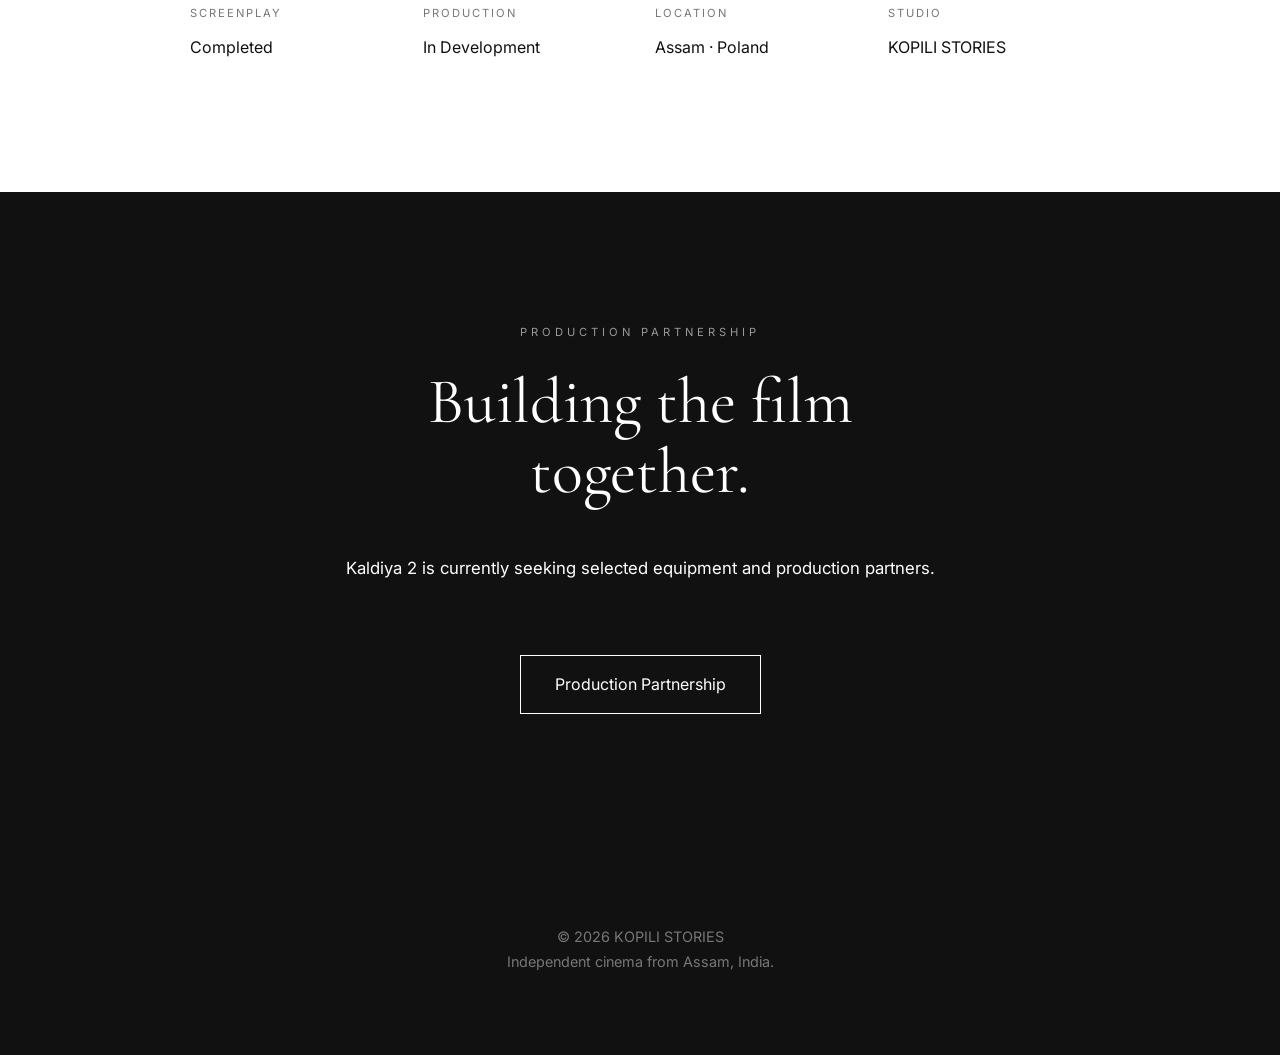
==== commit 70ec0682: "Refactor character section for better structure" ====
--- a/kaldiya-2.html
+++ b/kaldiya-2.html
@@ -217,105 +217,146 @@
 </section>
 
 
-<!-- CHARACTERS -->
-
-<section class="k2-characters">
-
-    <div class="k2-section-inner">
-
-        <p class="k2-label">
-            The Characters
-        </p>
-
-        <h2>
-            Four lives.
-            <br>
-            Four ways of moving forward.
-        </h2>
-
-        <div class="k2-character-grid">
-
-            <article class="k2-character">
-                <div class="k2-character-image">
-                    <img src="images/jishnu.jpg"
-                         alt="Jishnu">
-                </div>
+<div class="k2-section-inner">
+
+    <p class="k2-label">
+        The Characters
+    </p>
+
+    <h2>
+        Four lives.
+        <br>
+        Four ways of moving forward.
+    </h2>
+
+    <div class="k2-character-grid">
+
+
+        <!-- JISHNU -->
+
+        <article class="k2-character">
+
+            <div class="k2-character-image">
+
+                <img src="images/jishnu.jpg"
+                     alt="Jishnu">
+
+            </div>
+
+            <div class="k2-character-content">
 
                 <h3>
                     Prof. Jishnu Bharadwaj
                 </h3>
 
                 <p>
-                    Prof. Jishnu Bharadwaj is a respected local historian at Uttar Kachpur College, known for his work on the history of the region. He has built a life beyond the events of the past. He has a family, a child and the familiar rhythms of an academic life. Yet some things do not disappear simply because life continues around them.
-                </p>
-
-            </article>
-
-
-            <article class="k2-character">
-                <div class="k2-character-image">
-                    <img src="images/ananta.jpg"
-                         alt="Ananta">
-                </div>
+                    Prof. Jishnu Bharadwaj is a respected local historian at
+                    Uttar Kachpur College, known for his work on the history
+                    of the region. He has built a life beyond the events of
+                    the past. He has a family, a child and the familiar
+                    rhythms of an academic life. Yet some things do not
+                    disappear simply because life continues around them.
+                </p>
+
+            </div>
+
+        </article>
+
+
+        <!-- ANANTA -->
+
+        <article class="k2-character">
+
+            <div class="k2-character-image">
+
+                <img src="images/ananta.jpg"
+                     alt="Ananta">
+
+            </div>
+
+            <div class="k2-character-content">
 
                 <h3>
                     Dr. Ananta Nath Dutta
                 </h3>
 
                 <p>
-                    Ananta Nath Dutta teaches physics at a rural college and has gradually
-        withdrawn from almost everything beyond the narrow routine of his work.
-        Years have passed, but his life has contracted rather than moved forward.
-                </p>
-
-            </article>
-
-
-            <article class="k2-character">
-                <div class="k2-character-image">
-                    <img src="images/niharika.jpg"
-                         alt="Niharika">
-                </div>
+                    Ananta Nath Dutta teaches physics at a rural college and
+                    has gradually withdrawn from almost everything beyond
+                    the narrow routine of his work. Years have passed, but
+                    his life has contracted rather than moved forward.
+                </p>
+
+            </div>
+
+        </article>
+
+
+        <!-- NIHARIKA -->
+
+        <article class="k2-character">
+
+            <div class="k2-character-image">
+
+                <img src="images/niharika.jpg"
+                     alt="Niharika">
+
+            </div>
+
+            <div class="k2-character-content">
+
                 <h3>
                     Niharika
                 </h3>
 
                 <p>
-                    Niharika begins her doctoral work in history, drawn to the people,
-        traditions and fragments of a past that have survived around Kachpur.
-        Her research is careful and deliberate, but beyond it, the contours
-        of her life are becoming increasingly difficult to hold together.
-        As the world around her grows harder to inhabit, the work becomes a
-        place where she can retreat from it.
-                </p>
-
-            </article>
-
-
-            <article class="k2-character">
-                <div class="k2-character-image">
-                    <img src="images/aneta.jpg"
-                         alt="Aneta">
-                </div>
+                    Niharika begins her doctoral work in history, drawn to
+                    the people, traditions and fragments of a past that have
+                    survived around Kachpur. Her research is careful and
+                    deliberate, but beyond it, the contours of her life are
+                    becoming increasingly difficult to hold together. As the
+                    world around her grows harder to inhabit, the work becomes
+                    a place where she can retreat from it.
+                </p>
+
+            </div>
+
+        </article>
+
+
+        <!-- ANETA -->
+
+        <article class="k2-character">
+
+            <div class="k2-character-image">
+
+                <img src="images/aneta.jpg"
+                     alt="Aneta">
+
+            </div>
+
+            <div class="k2-character-content">
+
                 <h3>
                     Dr. Aneta Wojnar
                 </h3>
 
                 <p>
-                    Aneta Wojnar is a physicist and researcher at the University of Wrocław,
-        pursuing questions at the frontiers of fundamental physics. Far from
-        Kachpur, she follows a question of her own. Time, however, has a way
-        of weaving distant threads together.
-                </p>
-
-            </article>
-
-        </div>
-
-    </div>
-
-</section>
-
+                    Aneta Wojnar is a physicist and researcher at the University
+                    of Wrocław, pursuing questions at the frontiers of
+                    fundamental physics. Far from Kachpur, she follows a
+                    question of her own. Time, however, has a way of weaving
+                    distant threads together.
+                </p>
+
+            </div>
+
+        </article>
+
+
+    </div>
+
+</div>
 
 <!-- THE TRILOGY -->
 
--- a/style.css
+++ b/style.css
@@ -287,6 +287,32 @@
 
     }
 
+   .k2-character,
+.k2-character:nth-child(even) {
+
+    grid-template-columns: 1fr;
+
+    gap: 0;
+
+    padding: 60px 0;
+
+}
+
+.k2-character:nth-child(even) .k2-character-image,
+.k2-character:nth-child(even) .k2-character-content {
+
+    order: initial;
+
+}
+
+.k2-character-content {
+
+    padding: 40px 30px;
+
+    max-width: none;
+
+}
+
 }
 
 @media (max-width:600px) {
@@ -316,7 +342,17 @@
         font-size: 2.3rem;
 
     }
-
+.k2-character h3 {
+
+    font-size: 2.5rem;
+
+}
+
+.k2-character-content {
+
+    padding: 30px 20px;
+
+}
 
 }
 
@@ -622,10 +658,6 @@
    CHARACTERS
 ========================= */
 
-/* =========================
-   CHARACTERS
-========================= */
-
 .k2-characters {
 
     background: #f7f7f7;
@@ -634,55 +666,77 @@
 
 .k2-character-grid {
 
+    display: flex;
+
+    flex-direction: column;
+
+    margin-top: 80px;
+
+}
+
+.k2-character {
+
     display: grid;
 
-    grid-template-columns: repeat(2, 1fr);
-
-    gap: 1px;
-
-    margin-top: 80px;
-
-    background: #ddd;
-
-}
-
-.k2-character {
+    grid-template-columns: 1.2fr 1fr;
+
+    align-items: center;
+
+    gap: 90px;
+
+    padding: 100px 0;
+
+    border-top: 1px solid #ddd;
 
     background: #f7f7f7;
 
-    padding: 0;
-
-    min-height: 0;
-
-}
+}
+
+/* Alternate image / text direction */
+
+.k2-character:nth-child(even) {
+
+    grid-template-columns: 1fr 1.2fr;
+
+}
+
+.k2-character:nth-child(even) .k2-character-image {
+
+    order: 2;
+
+}
+
+.k2-character:nth-child(even) .k2-character-content {
+
+    order: 1;
+
+}
+
+
+/* IMAGE */
 
 .k2-character-image {
 
     width: 100%;
 
-    height: 420px;
-
-    overflow: hidden;
-
 }
 
 .k2-character-image img {
 
     width: 100%;
 
-    height: 100%;
+    height: auto;
 
     display: block;
 
-    object-fit: cover;
-
-    object-position: center;
-
-}
+}
+
+
+/* TEXT */
 
 .k2-character-content {
 
-    padding: 45px 50px 55px;
+    max-width: 500px;
 
 }
 
@@ -690,19 +744,23 @@
 
     font-family: "Cormorant Garamond", serif;
 
-    font-size: 2.3rem;
+    font-size: 3.2rem;
+
+    line-height: 1.05;
 
     font-weight: 400;
 
-    margin-bottom: 20px;
+    margin-bottom: 30px;
 
 }
 
 .k2-character p {
 
-    max-width: 420px;
-
-    line-height: 1.8;
+    max-width: 440px;
+
+    line-height: 1.9;
+
+    font-size: 1rem;
 
 }
 
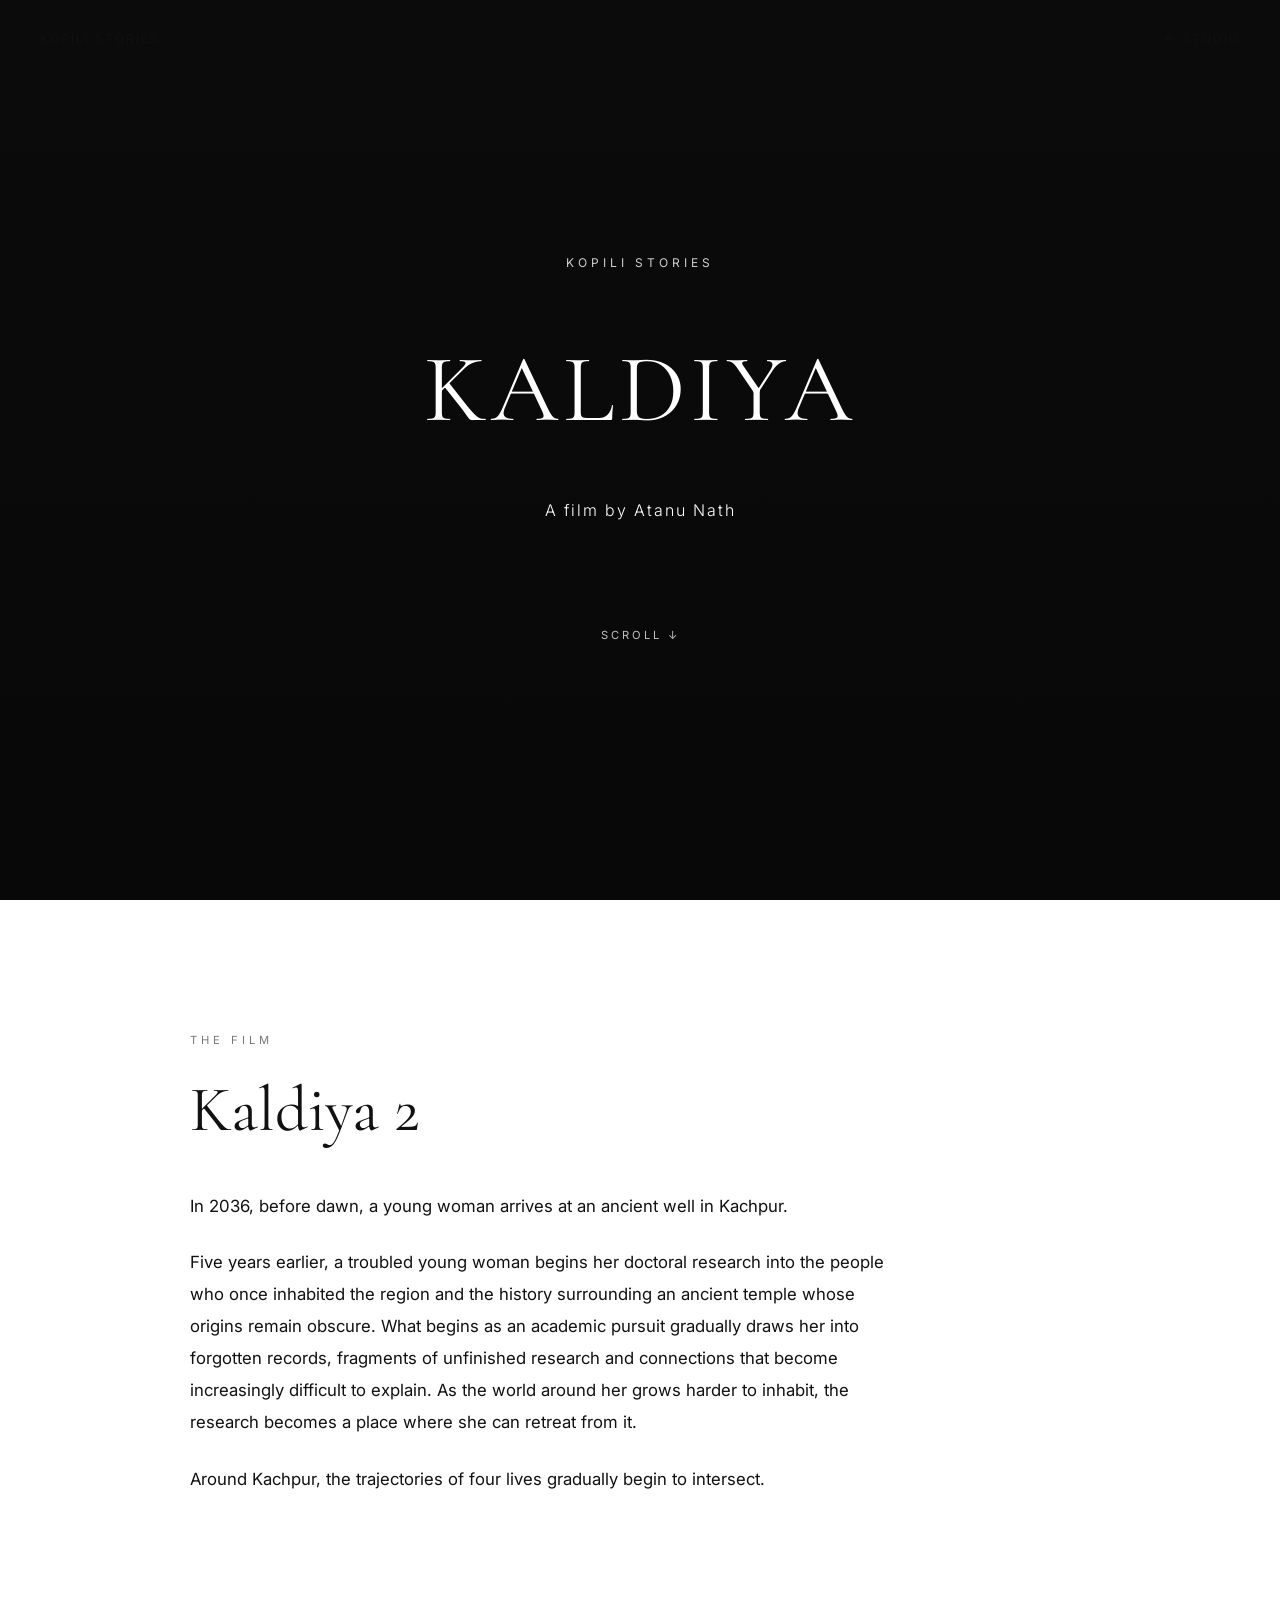
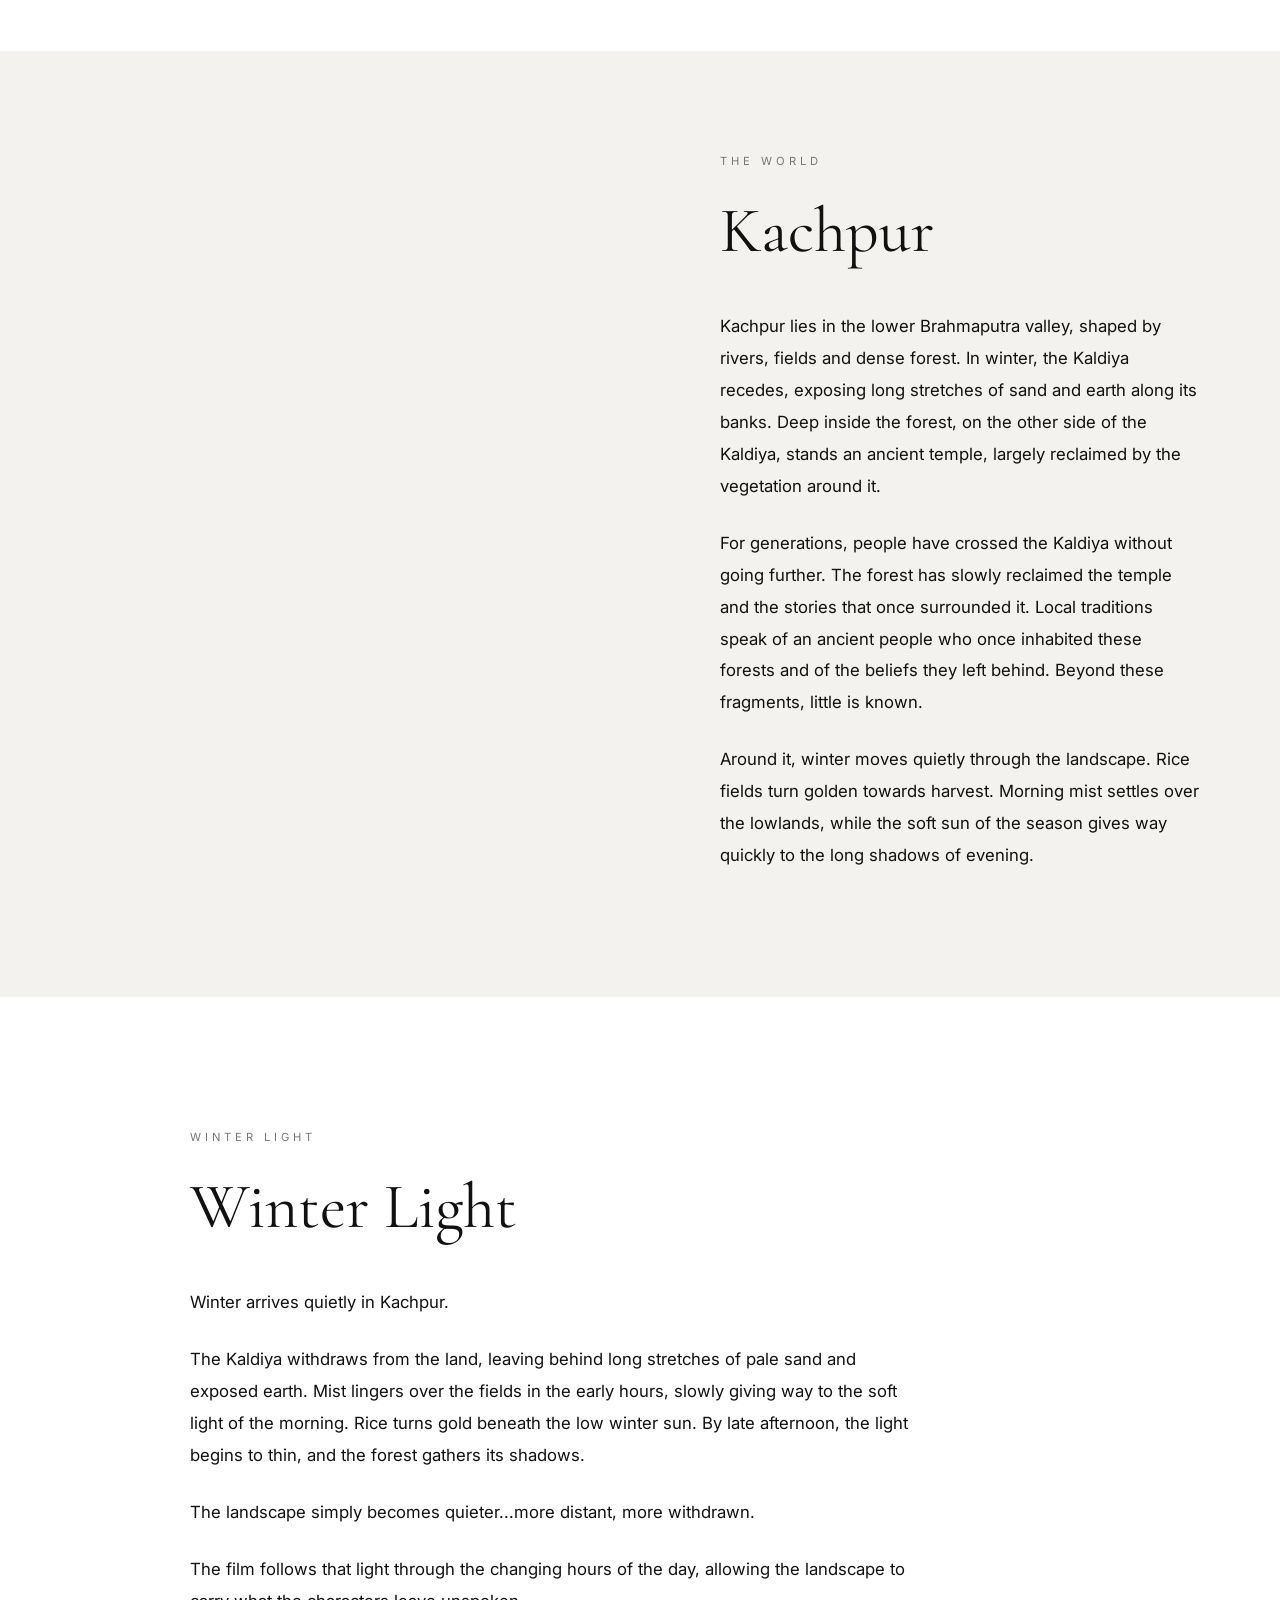
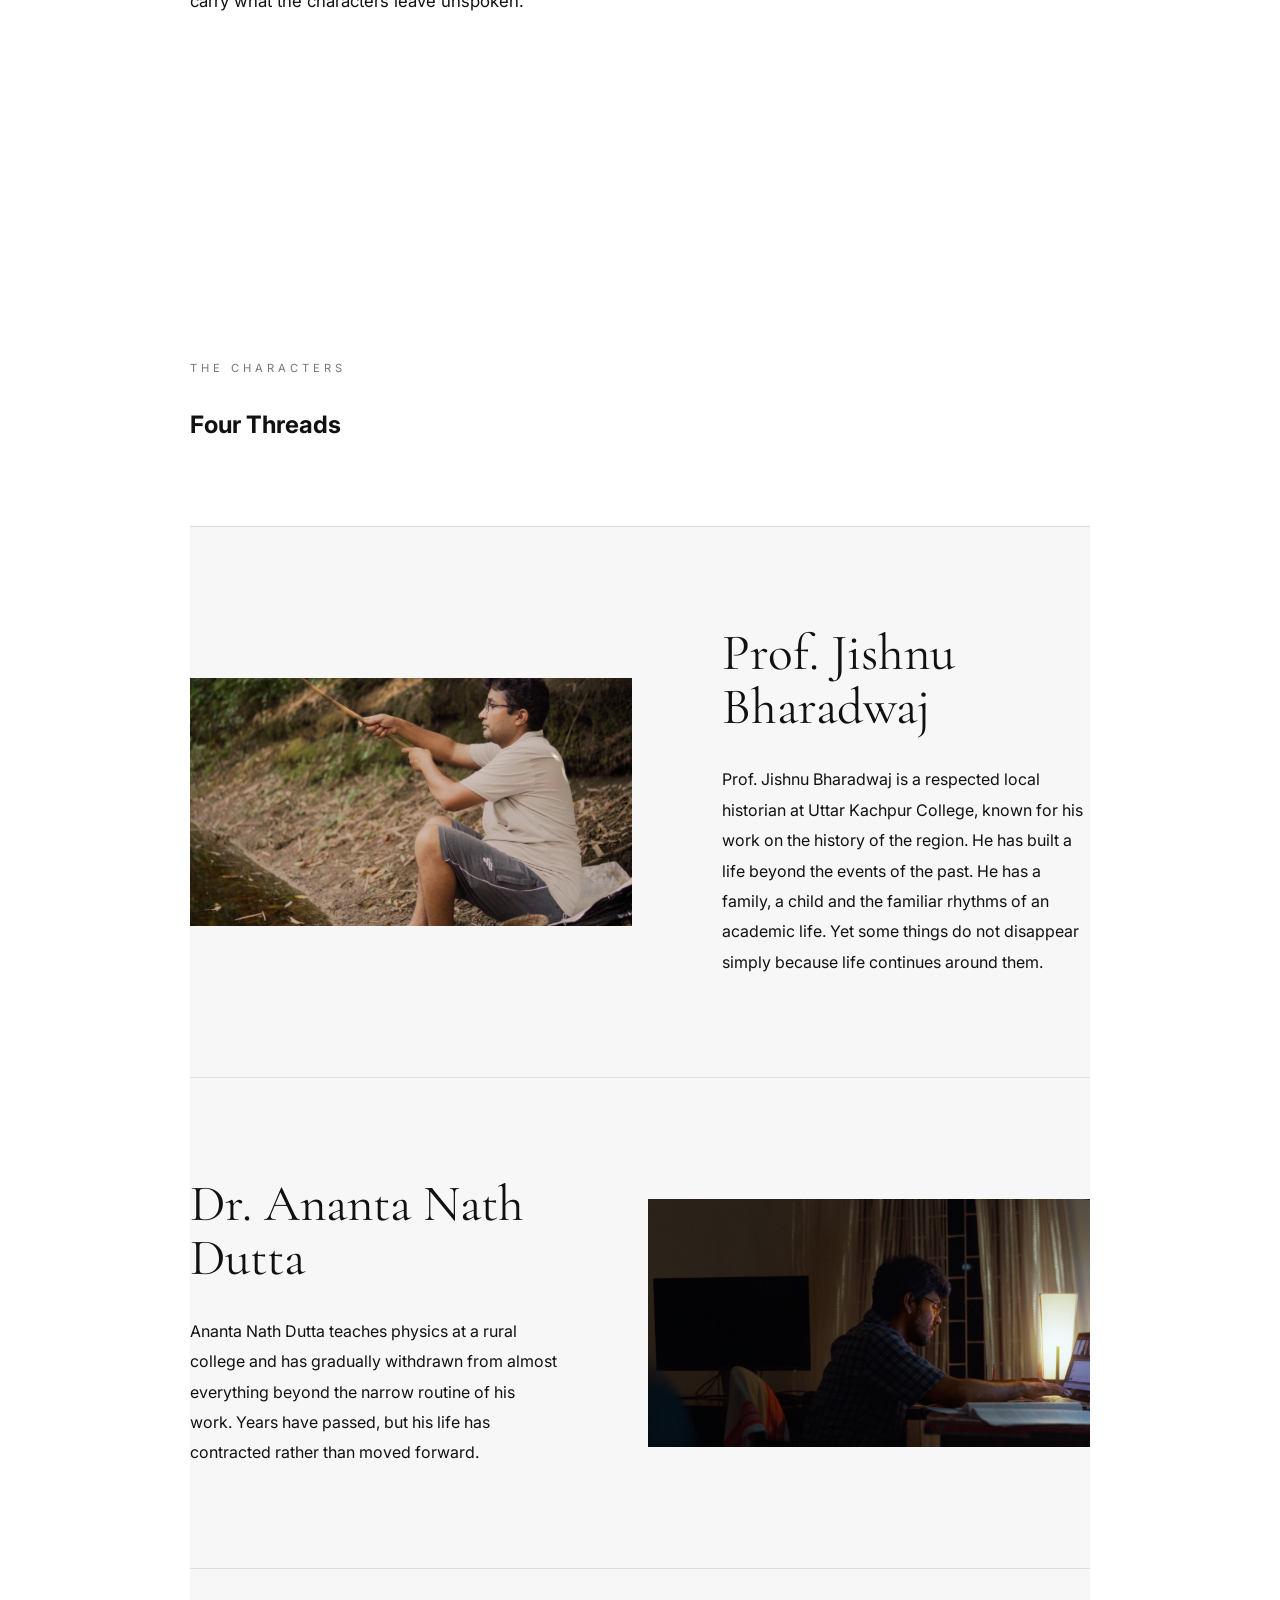
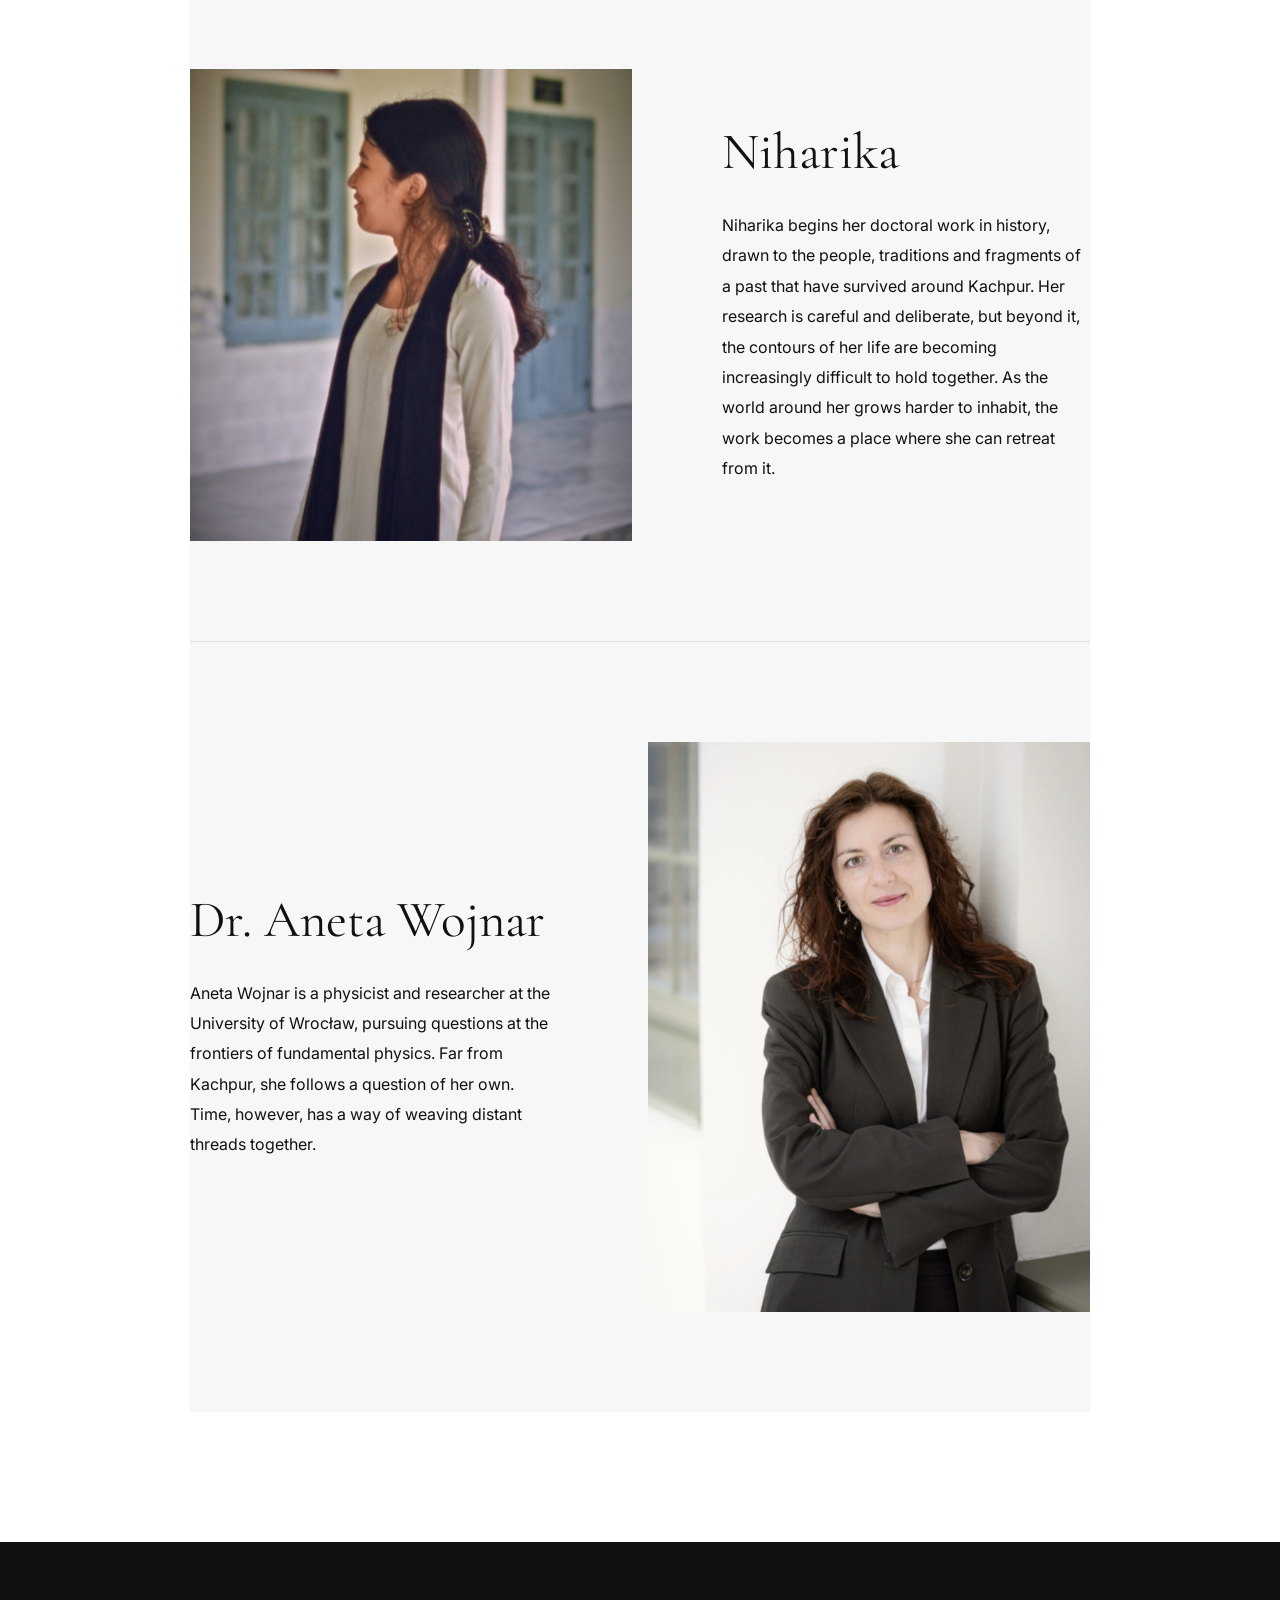
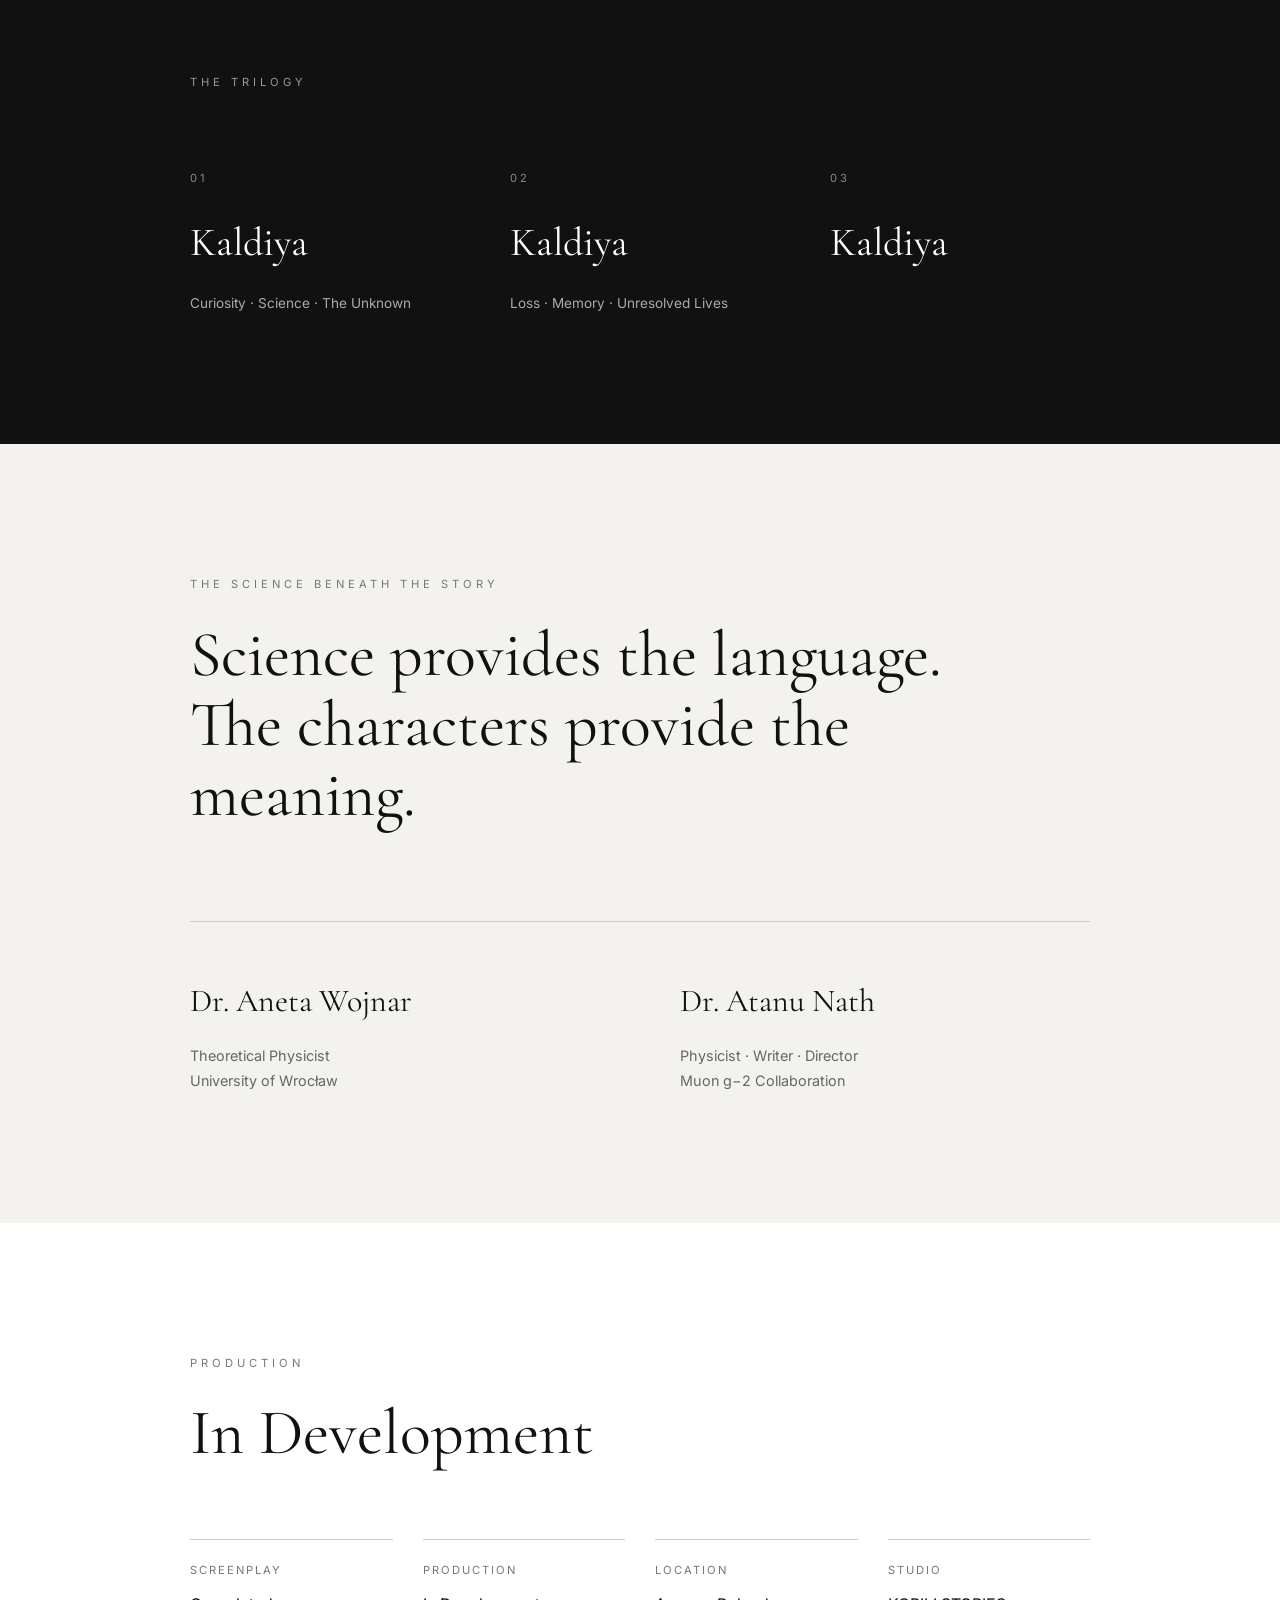
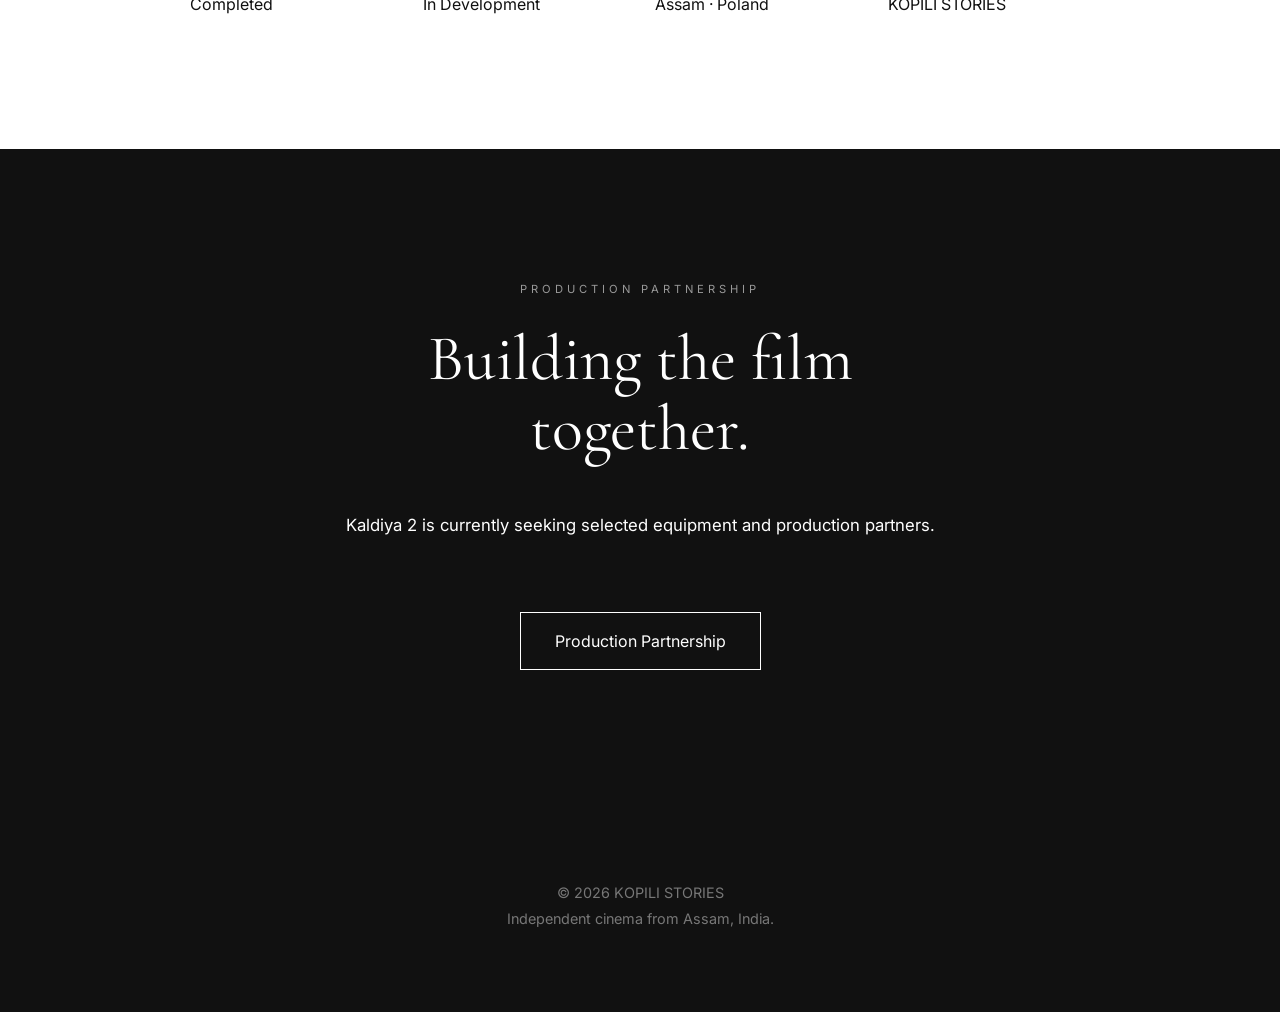
==== commit 74b2d42c: "Update heading text in kaldiya-2.html" ====
--- a/kaldiya-2.html
+++ b/kaldiya-2.html
@@ -224,9 +224,7 @@
     </p>
 
     <h2>
-        Four lives.
-        <br>
-        Four ways of moving forward.
+       Four Threads
     </h2>
 
     <div class="k2-character-grid">
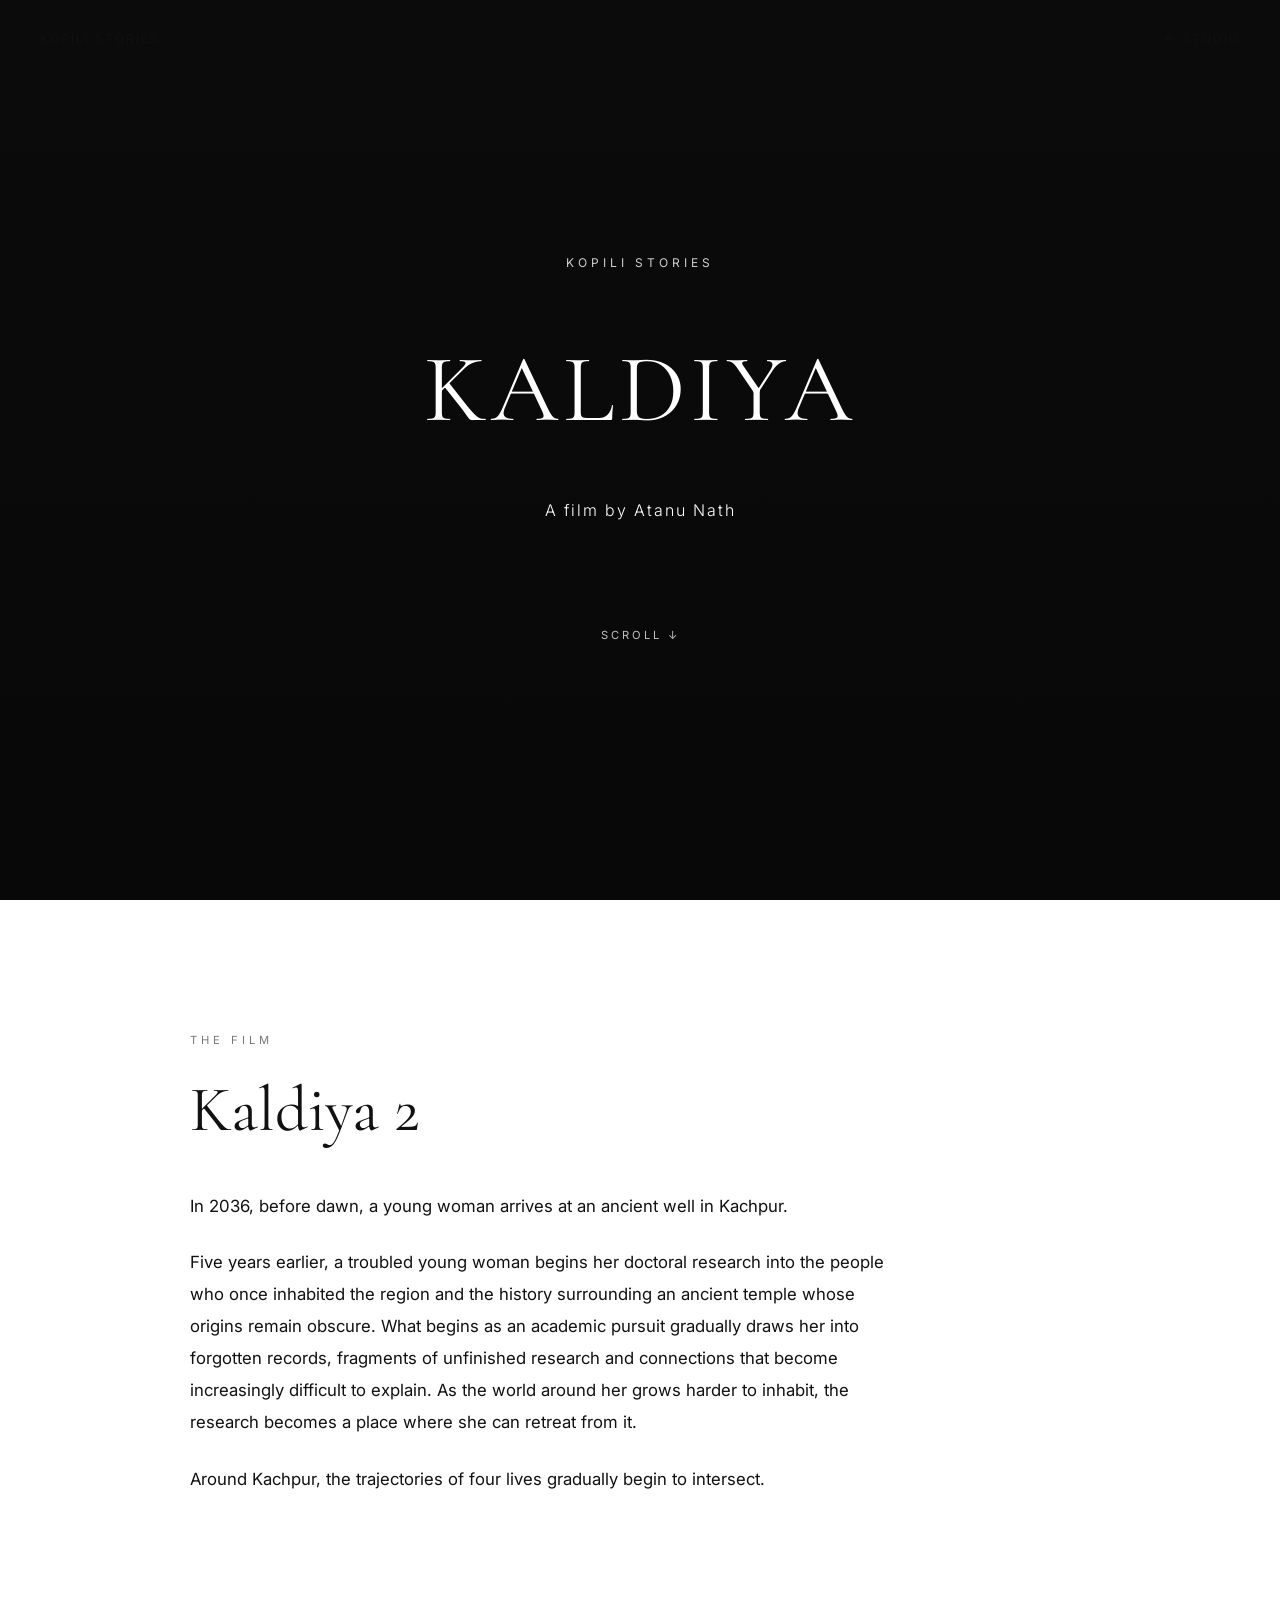
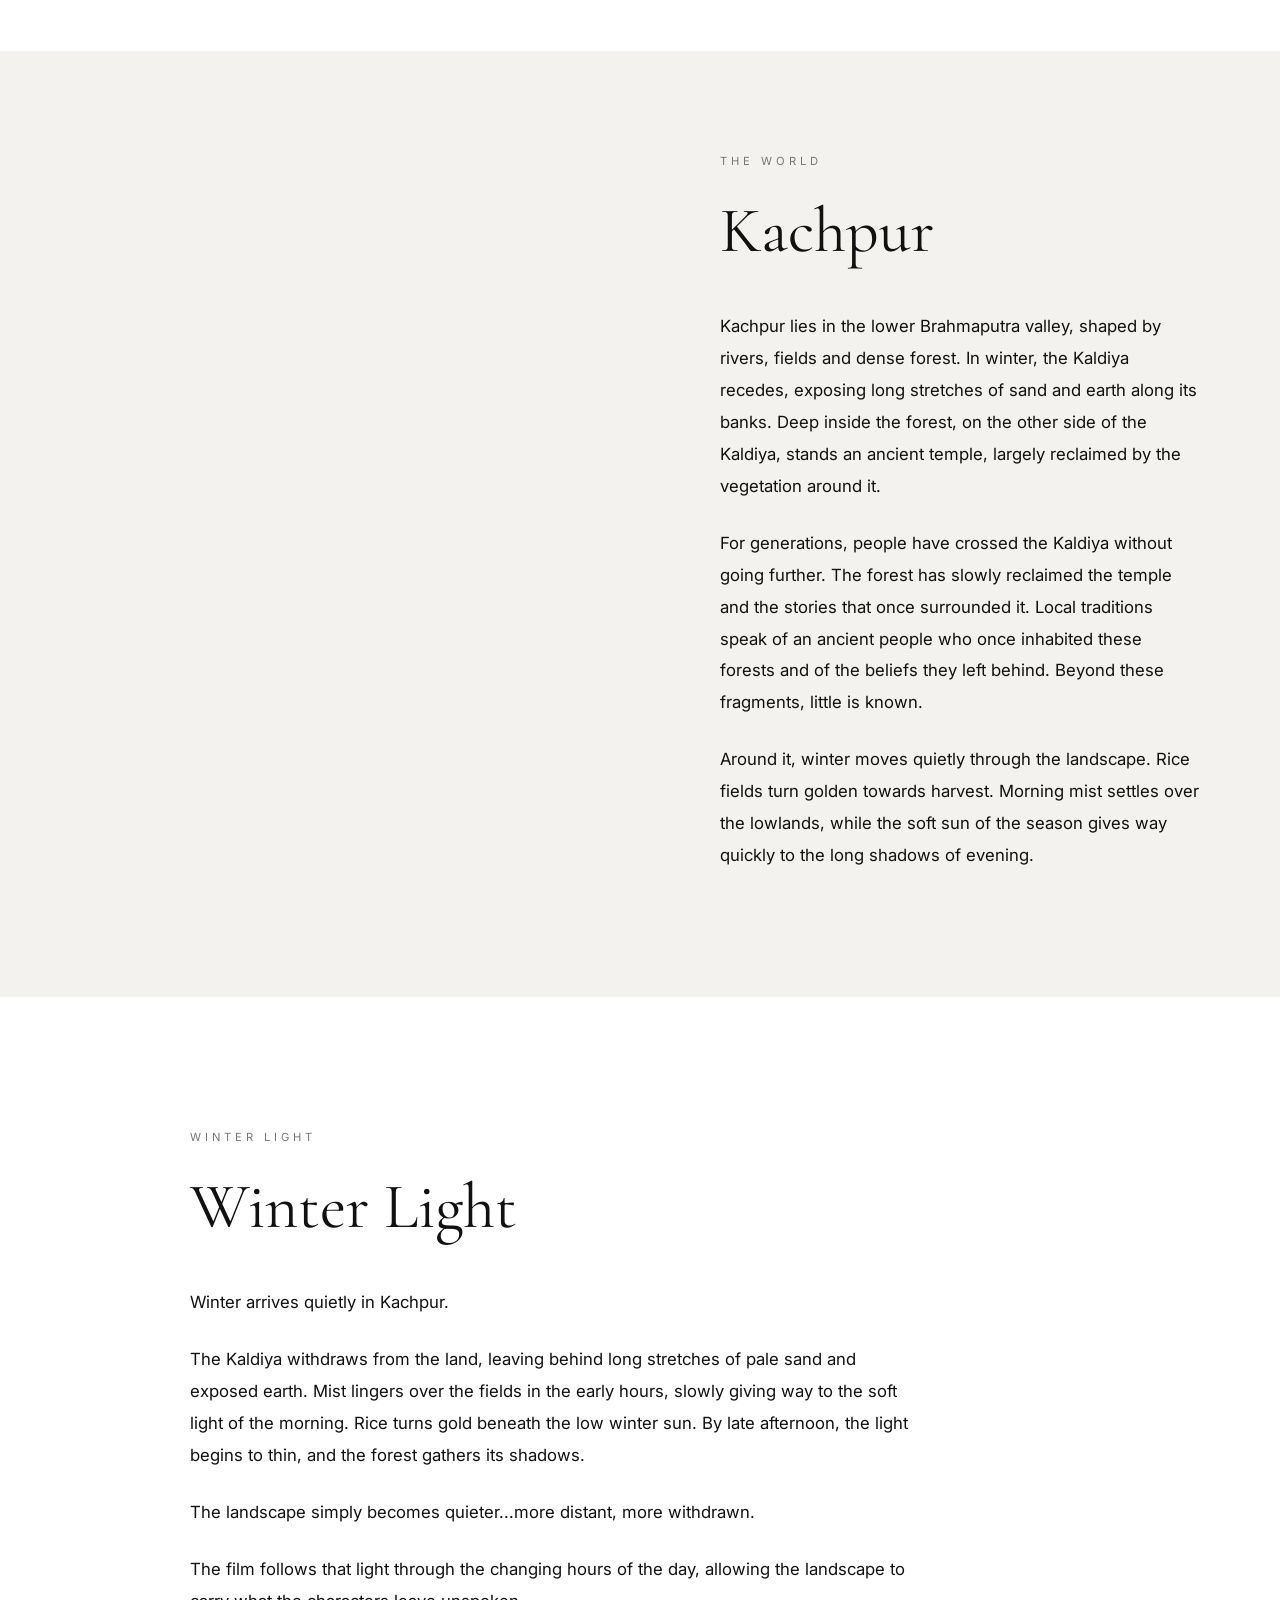
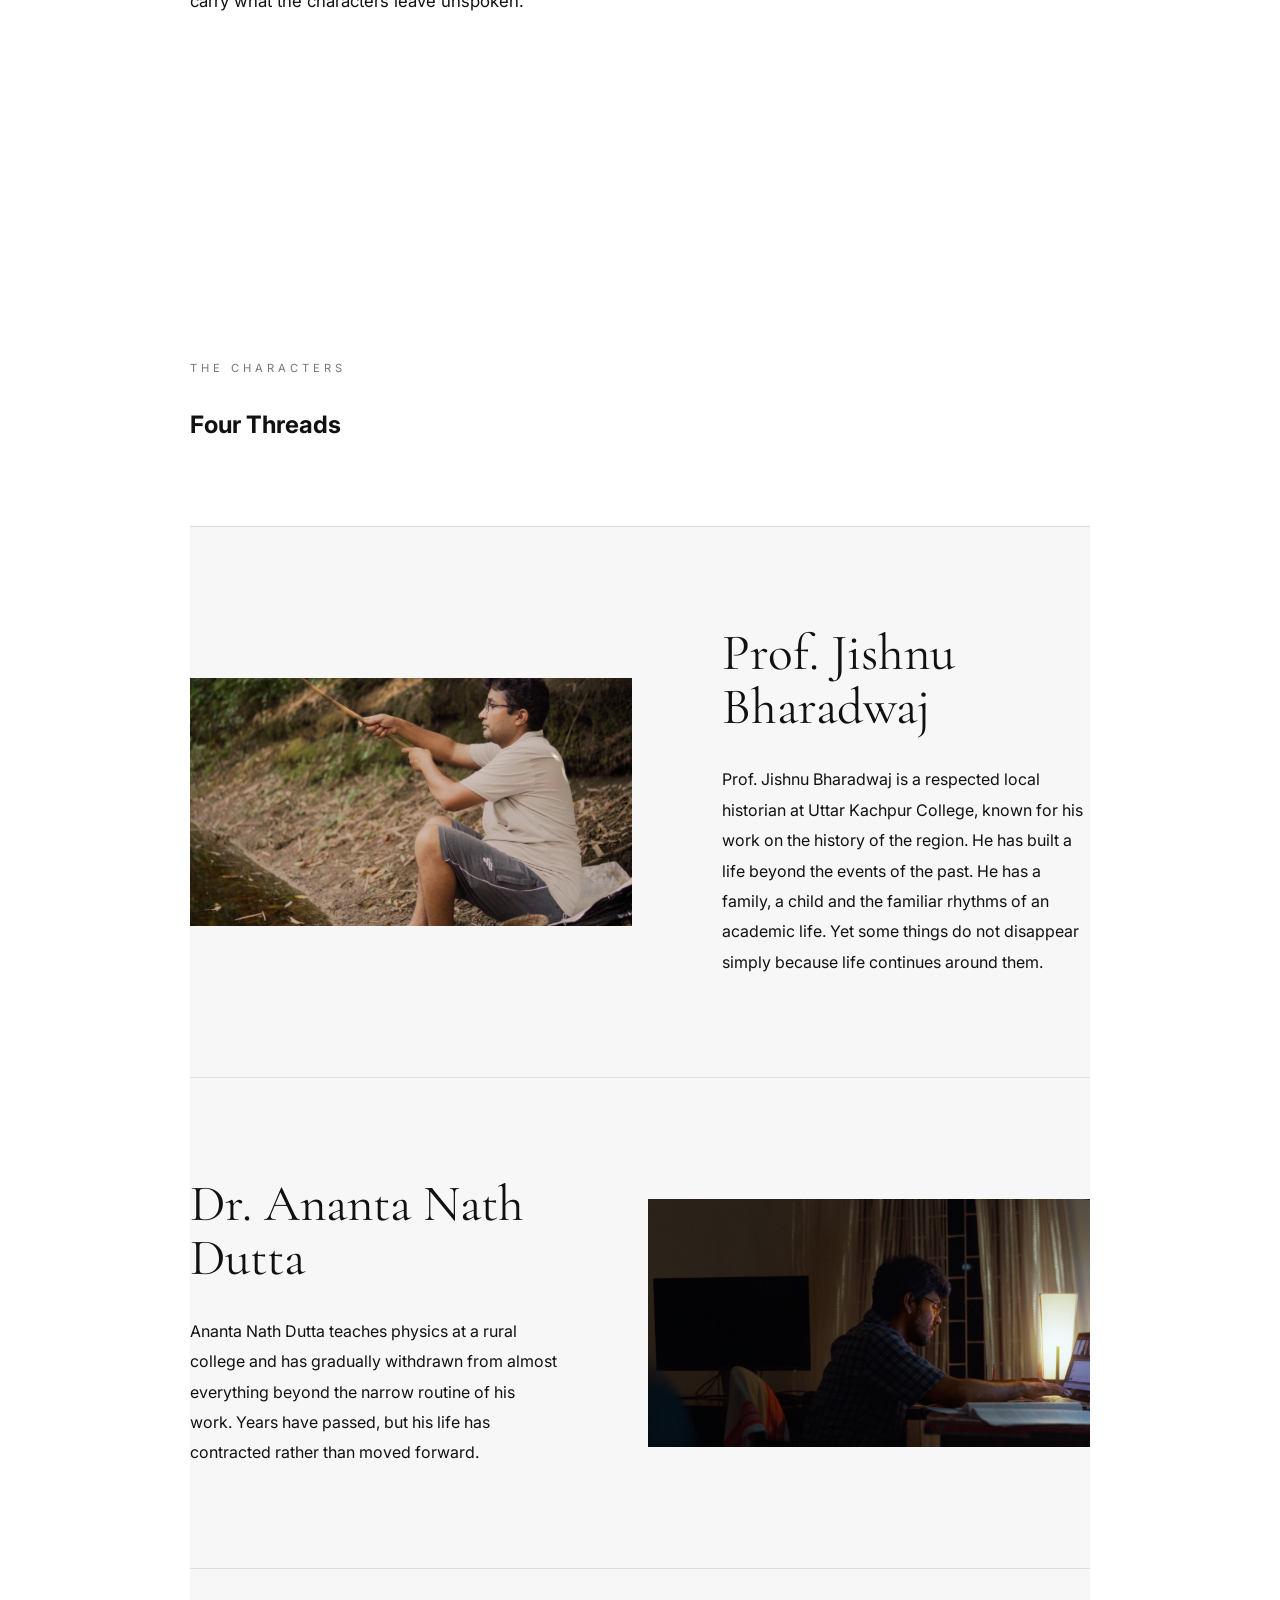
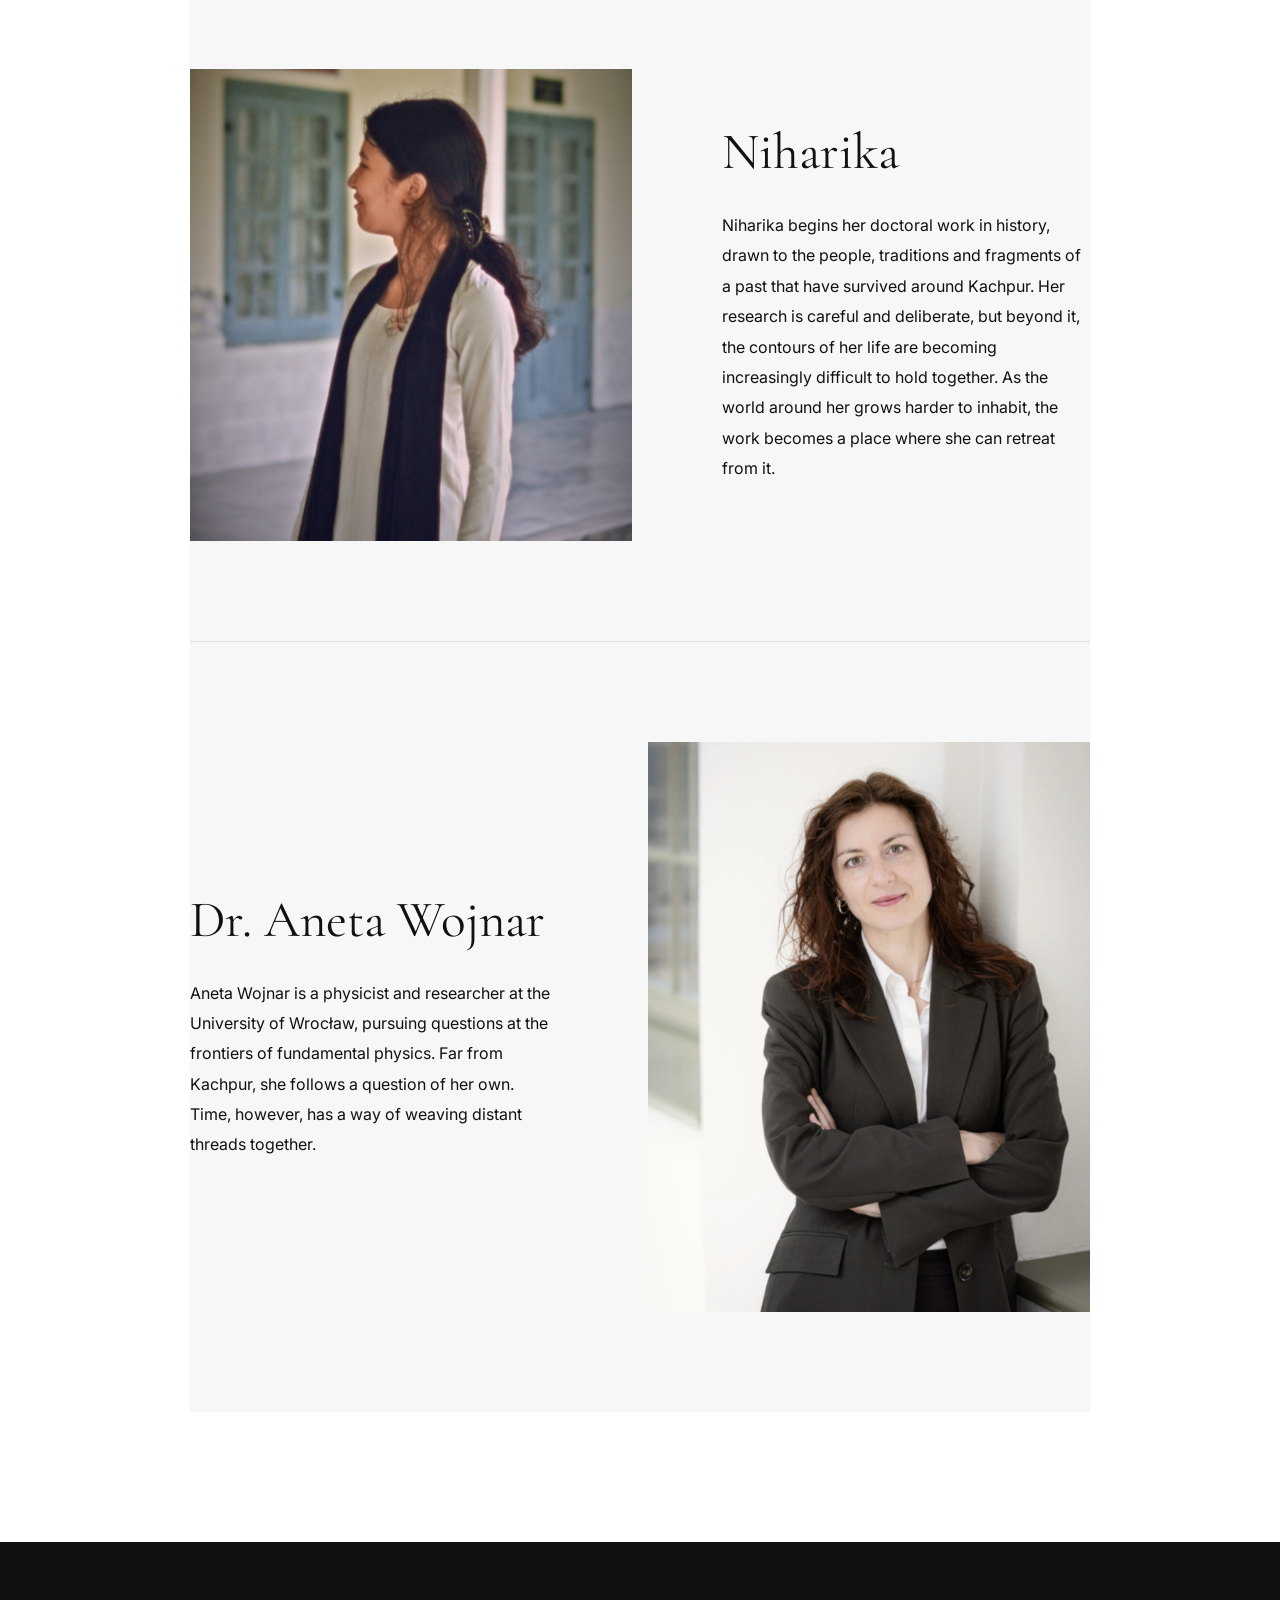
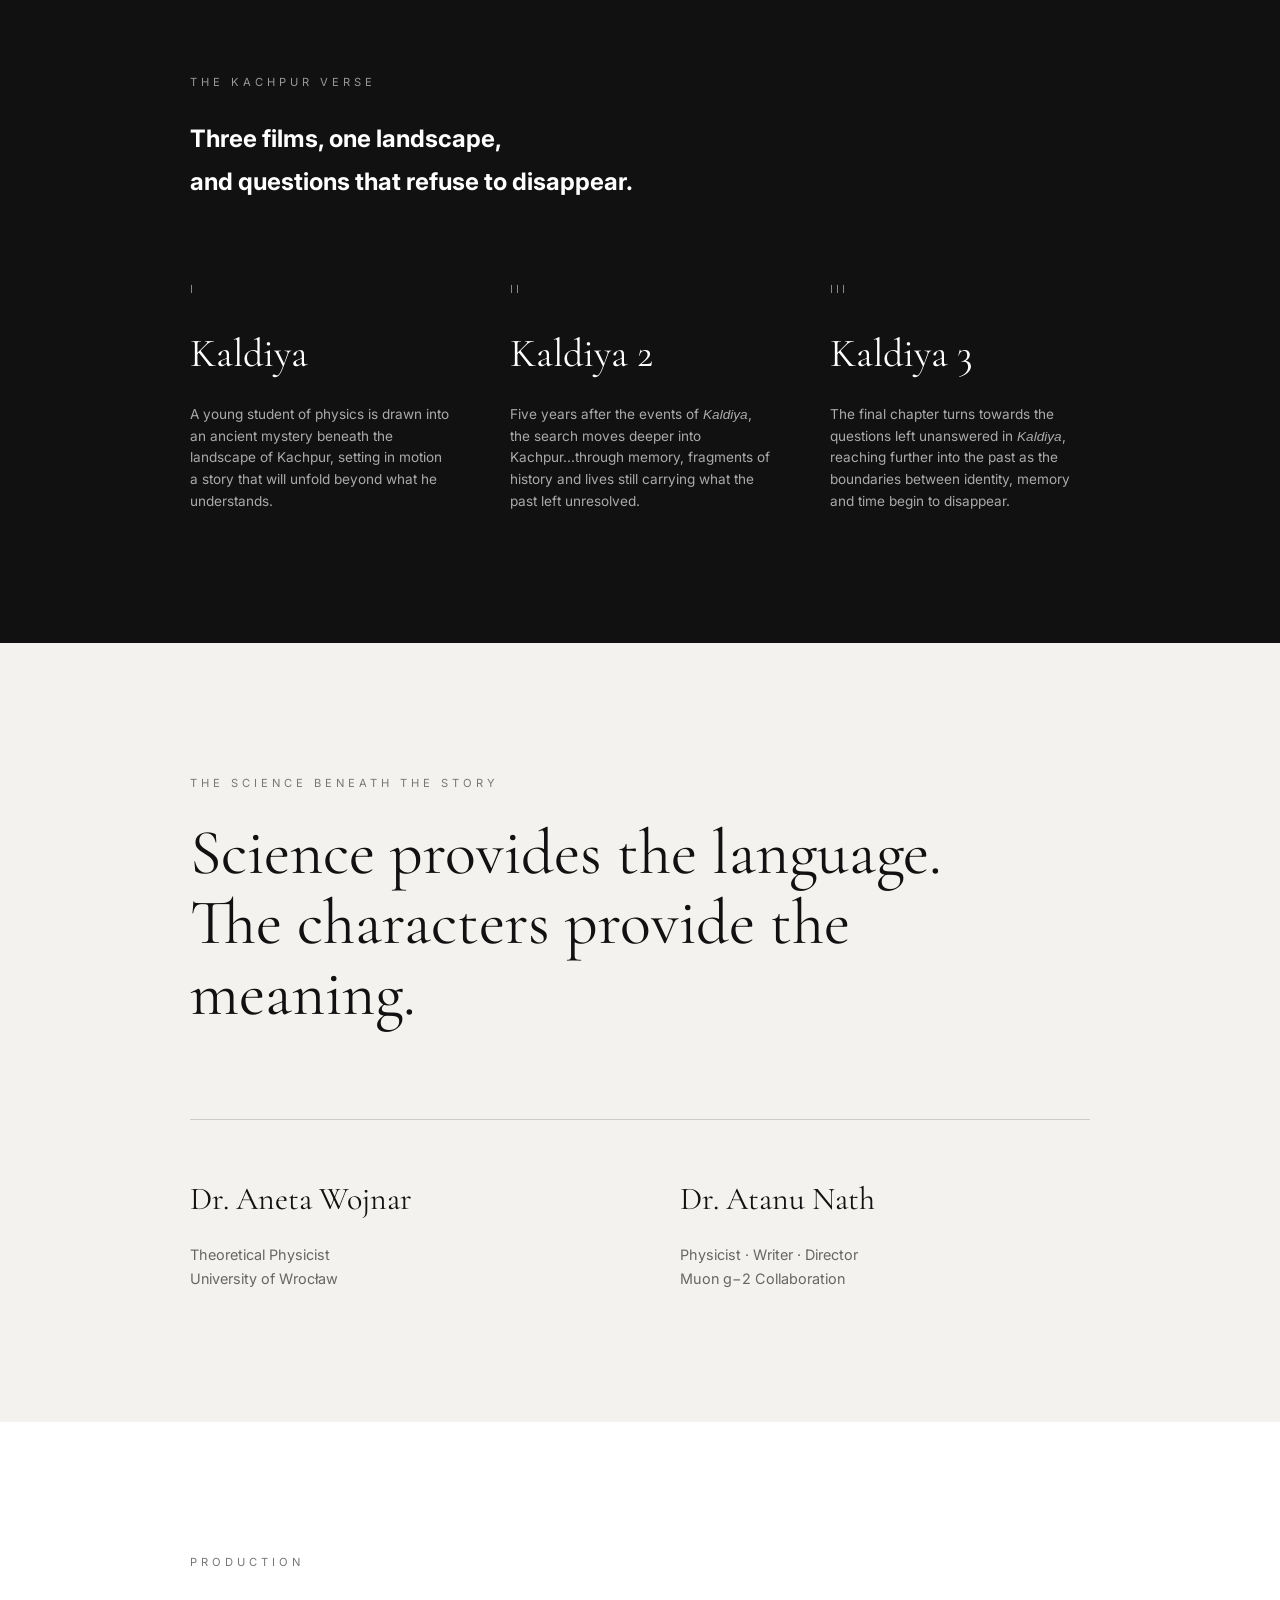
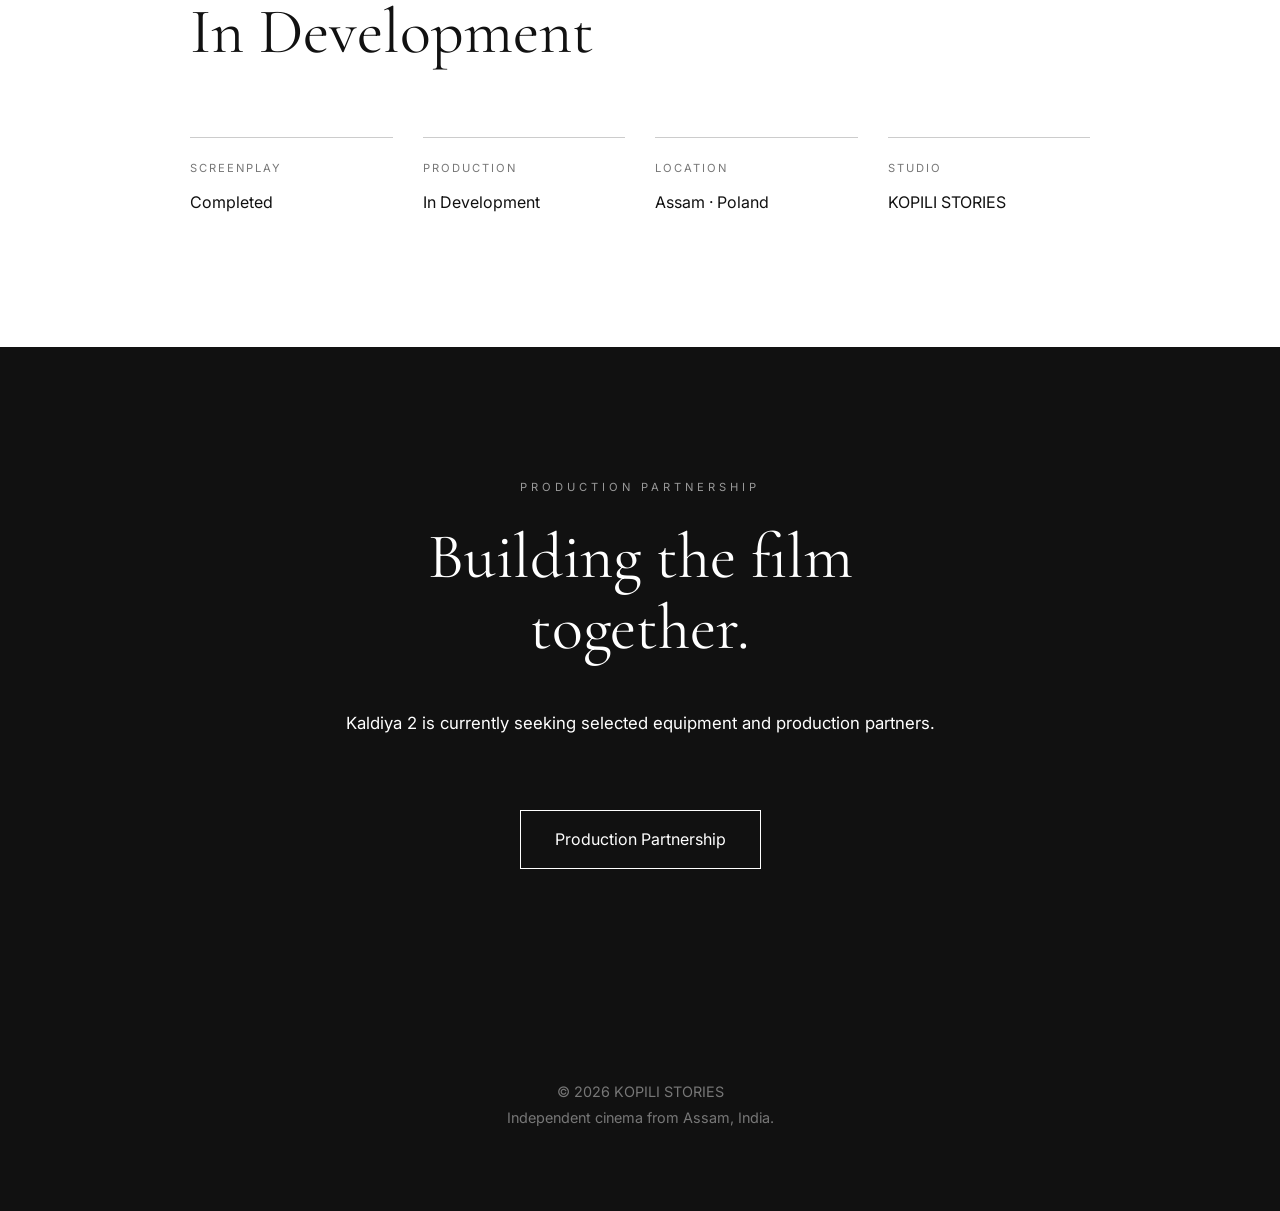
==== commit c5fe094d: "Revise trilogy section to Kachpur Verse Updated the section from 'The Trilogy' to 'The Kachpur Verse" ====
--- a/kaldiya-2.html
+++ b/kaldiya-2.html
@@ -356,43 +356,88 @@
 
 </div>
 
-<!-- THE TRILOGY -->
+<!-- THE KACHpur VERSE -->
 
 <section class="k2-trilogy">
 
     <div class="k2-section-inner">
 
         <p class="k2-label">
-            The Trilogy
-        </p>
+            The Kachpur Verse
+        </p>
+
+        <h2>
+            Three films, one landscape,
+            <br>
+            and questions that refuse to disappear.
+        </h2>
+
 
         <div class="k2-trilogy-grid">
 
-            <div>
-                <span>01</span>
-                <h3>Kaldiya</h3>
-                <p>
-                    Curiosity · Science · The Unknown
-                </p>
-            </div>
-
-
-            <div>
-                <span>02</span>
-                <h3>Kaldiya</h3>
-                <p>
-                    Loss · Memory · Unresolved Lives
-                </p>
-            </div>
-
-
-            <div>
-                <span>03</span>
-                <h3>Kaldiya</h3>
-                <p>
-                    <!-- Later -->
-                </p>
-            </div>
+
+            <!-- KALDIYA -->
+
+            <div>
+
+                <span>
+                    I
+                </span>
+
+                <h3>
+                    Kaldiya
+                </h3>
+
+                <p>
+                    A young student of physics is drawn into an ancient mystery
+                    beneath the landscape of Kachpur, setting in motion a story
+                    that will unfold beyond what he understands.
+                </p>
+
+            </div>
+
+
+            <!-- KALDIYA 2 -->
+
+            <div>
+
+                <span>
+                    II
+                </span>
+
+                <h3>
+                    Kaldiya 2
+                </h3>
+
+                <p>
+                    Five years after the events of <em>Kaldiya</em>, the search
+                    moves deeper into Kachpur...through memory, fragments of
+                    history and lives still carrying what the past left unresolved.
+                </p>
+
+            </div>
+
+
+            <!-- KALDIYA 3 -->
+
+            <div>
+
+                <span>
+                    III
+                </span>
+
+                <h3>
+                    Kaldiya 3
+                </h3>
+
+                <p>
+                    The final chapter turns towards the questions left unanswered
+                    in <em>Kaldiya</em>, reaching further into the past as the
+                    boundaries between identity, memory and time begin to disappear.
+                </p>
+
+            </div>
+
 
         </div>
 
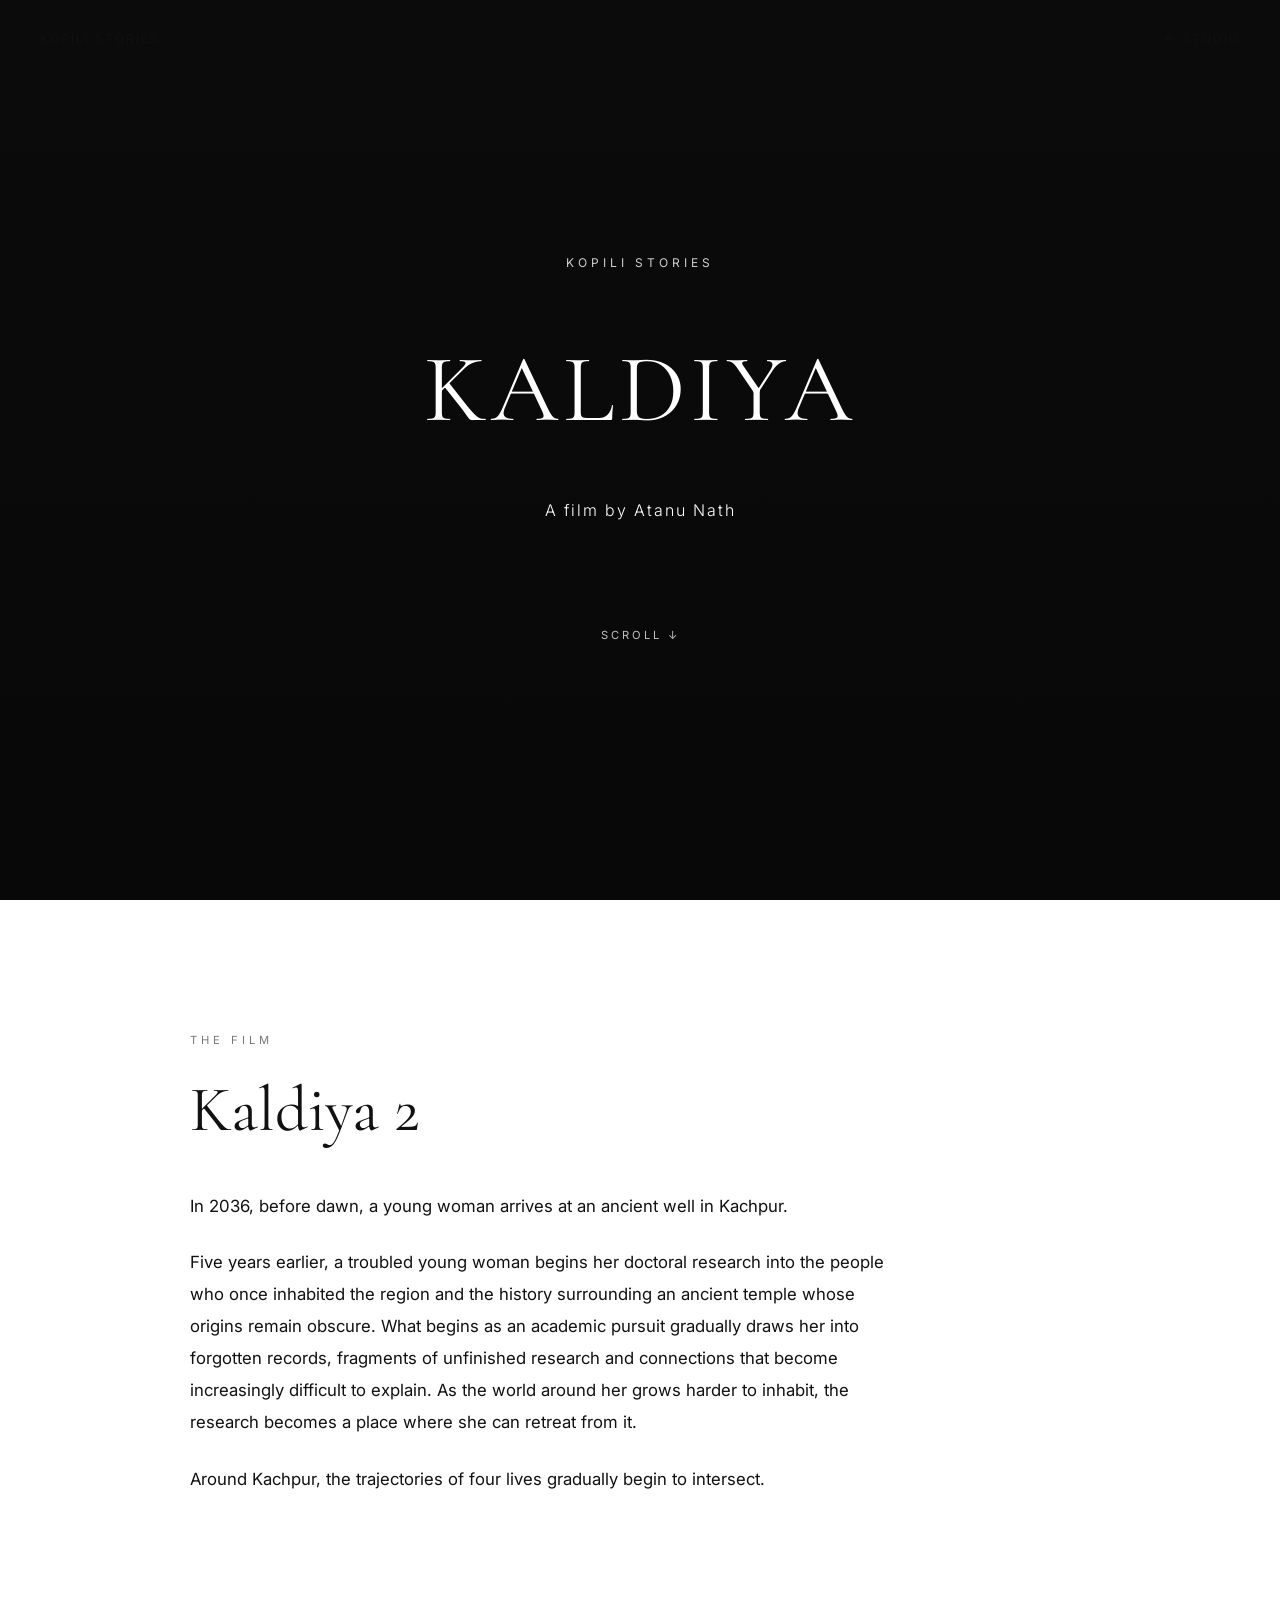
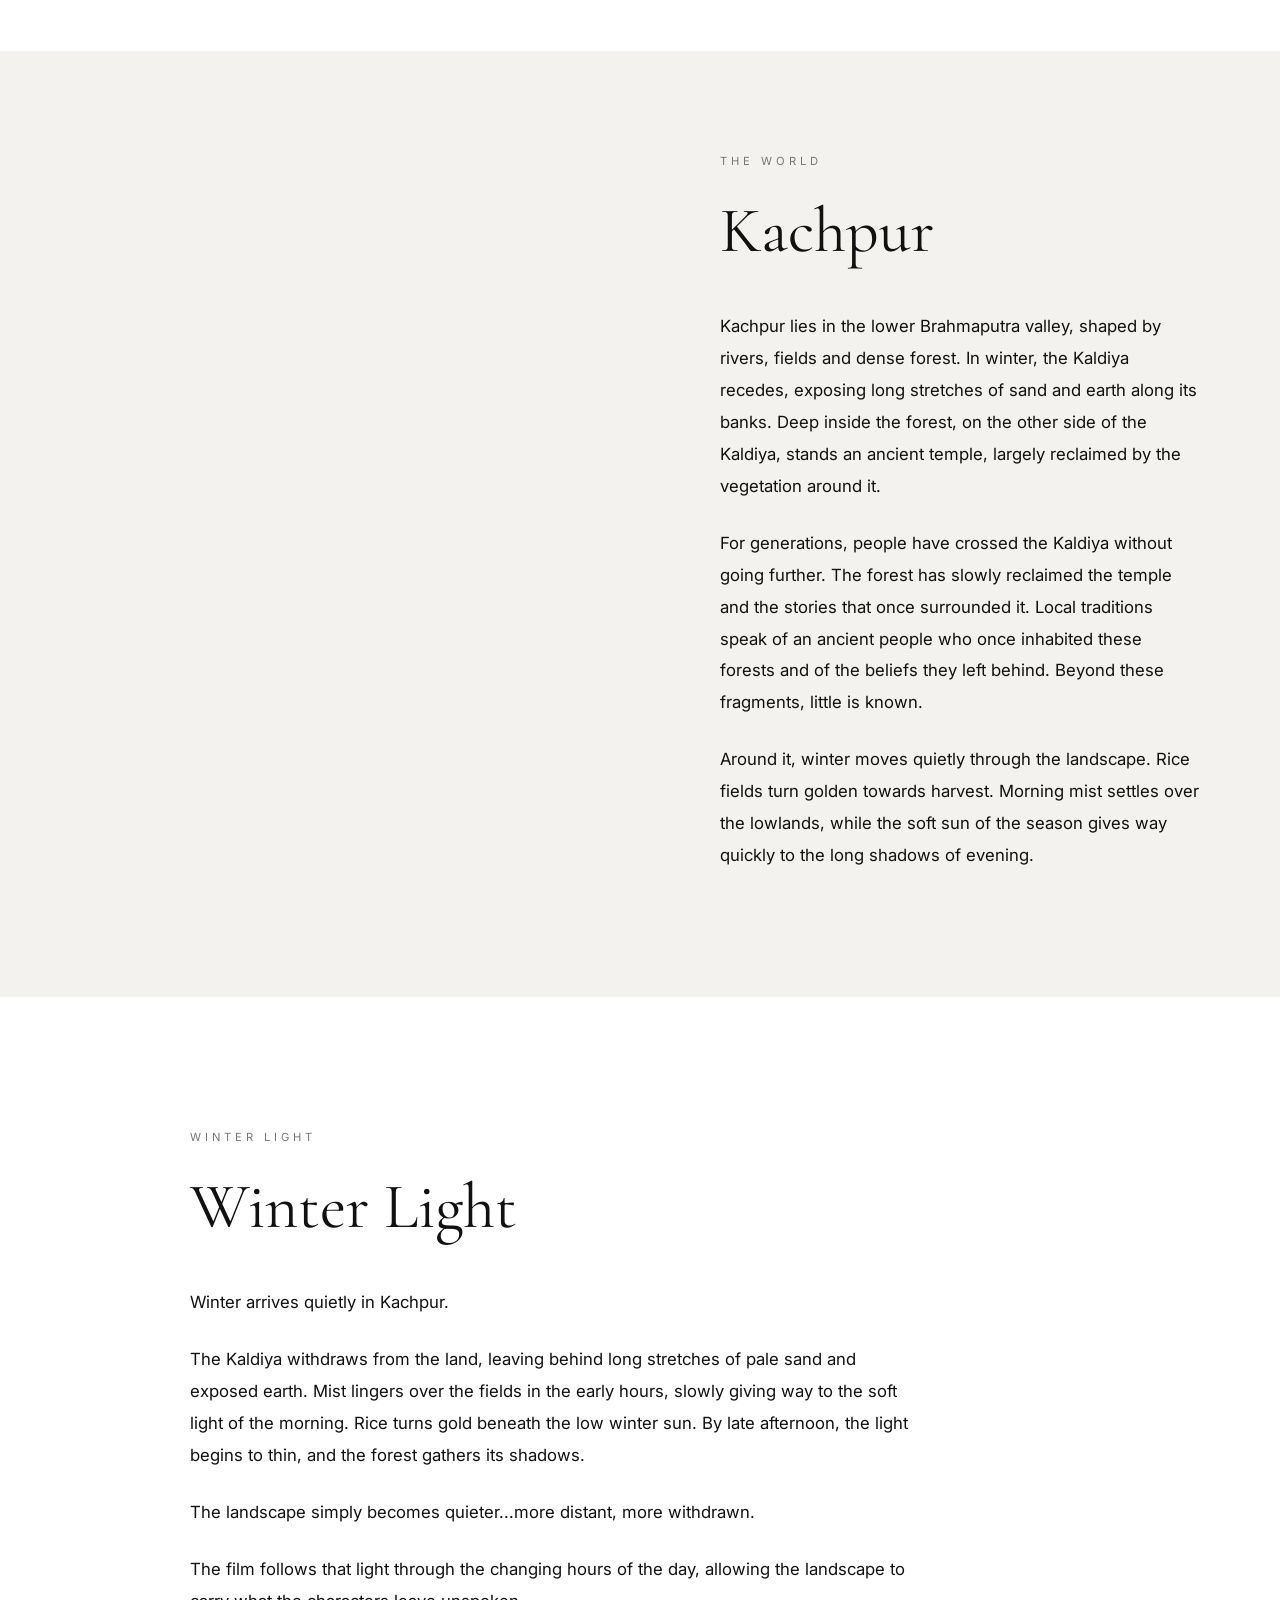
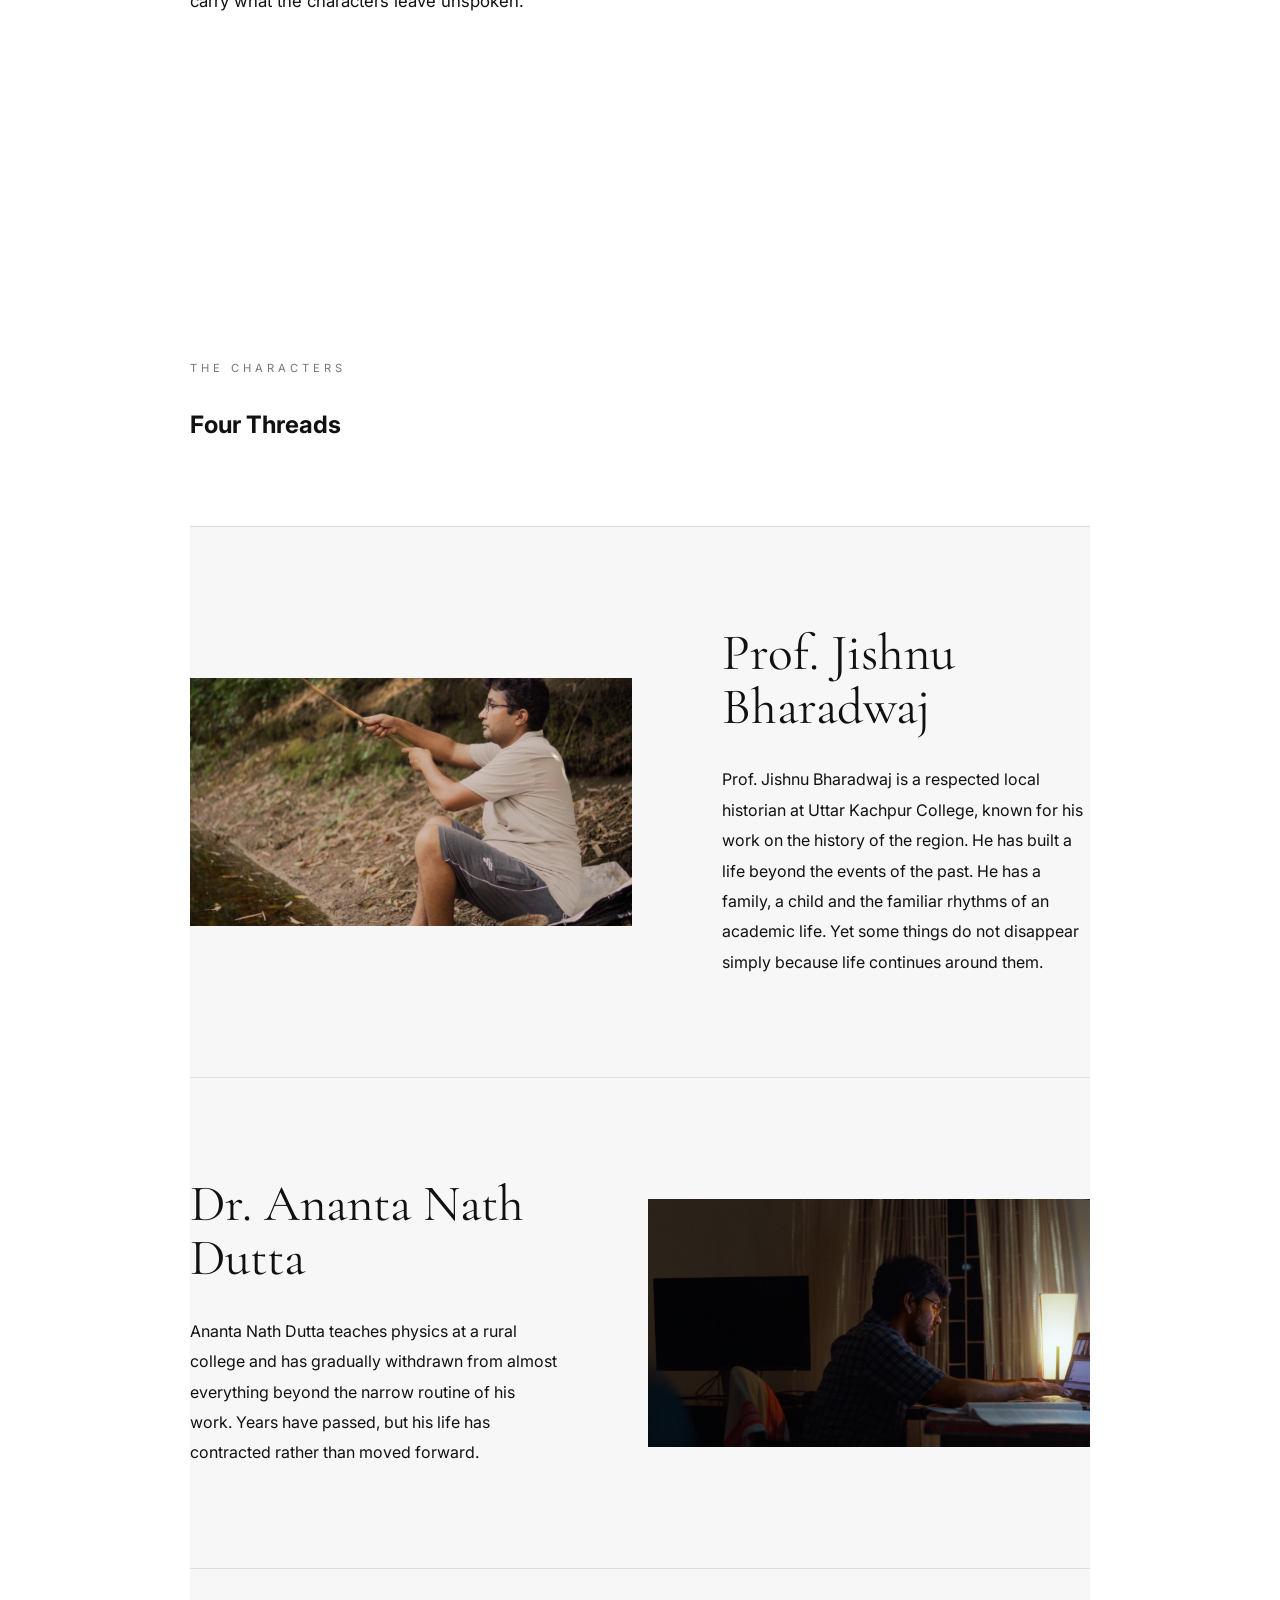
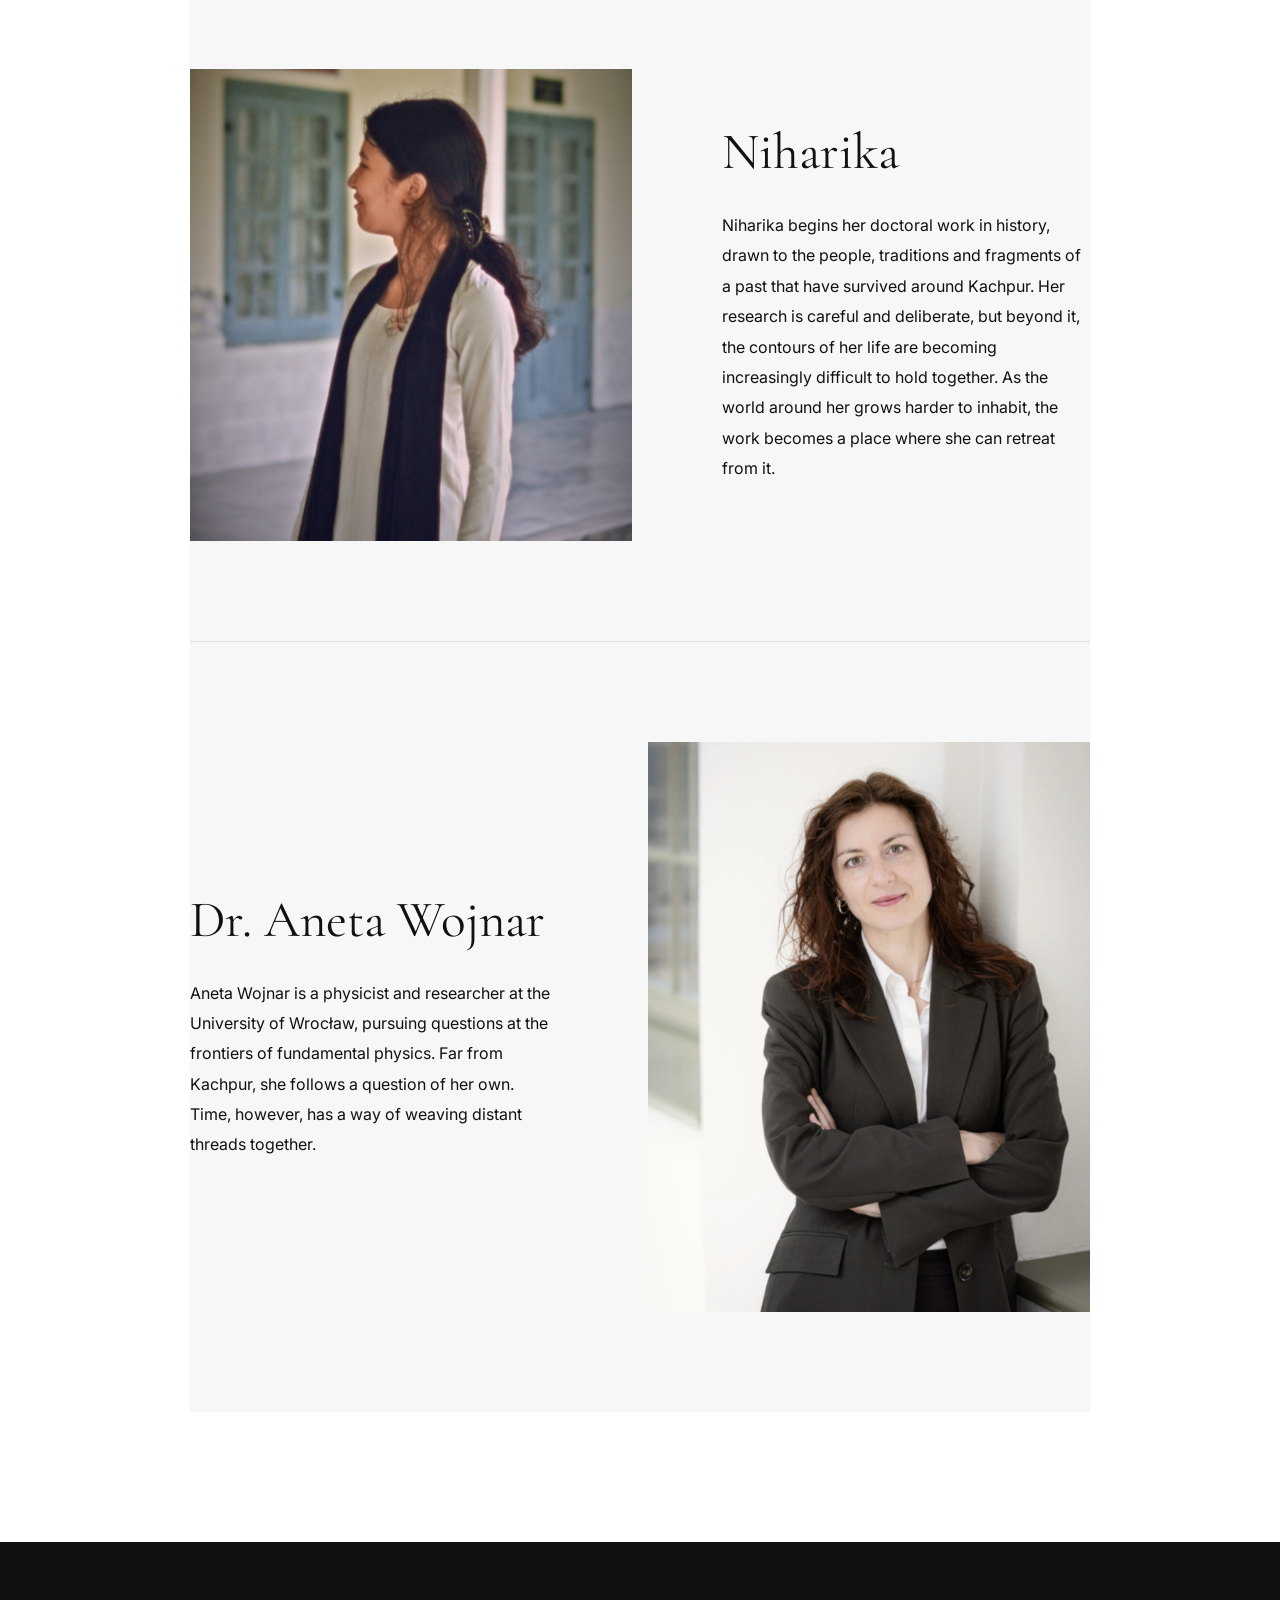
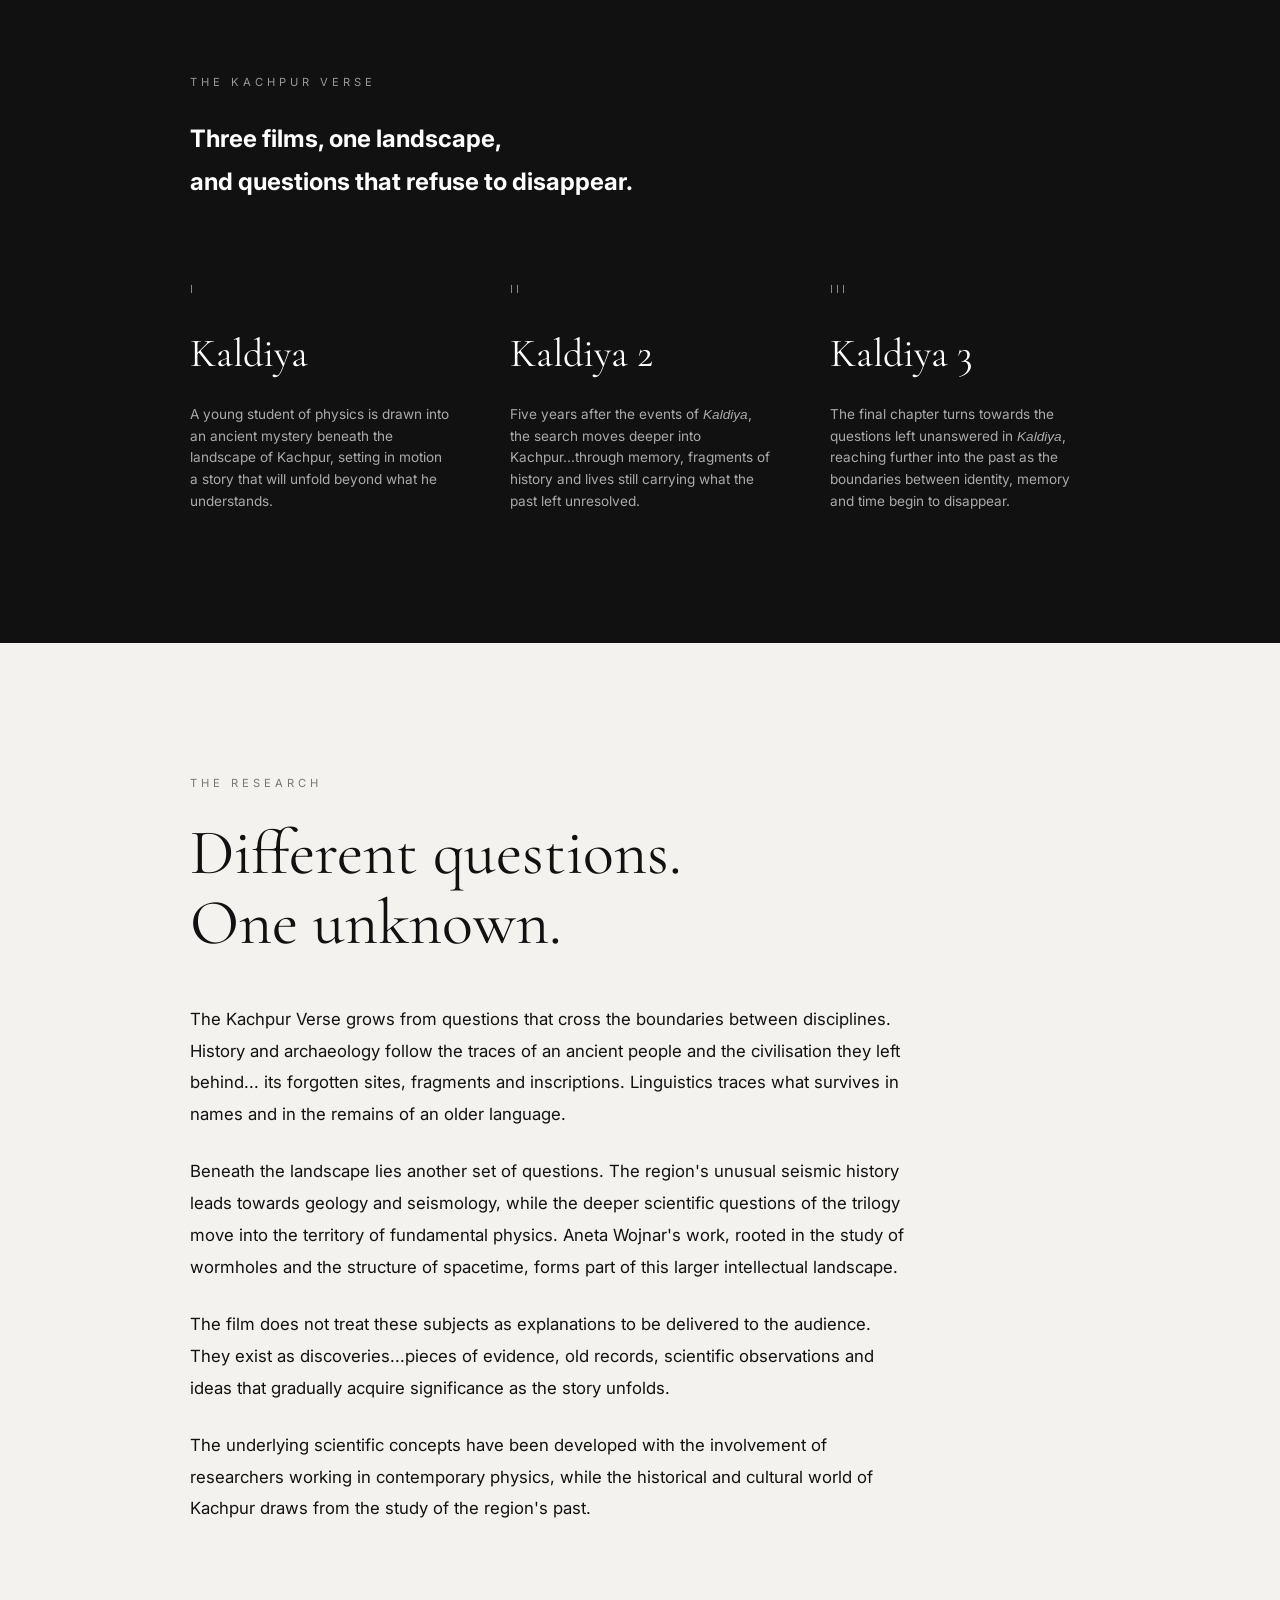
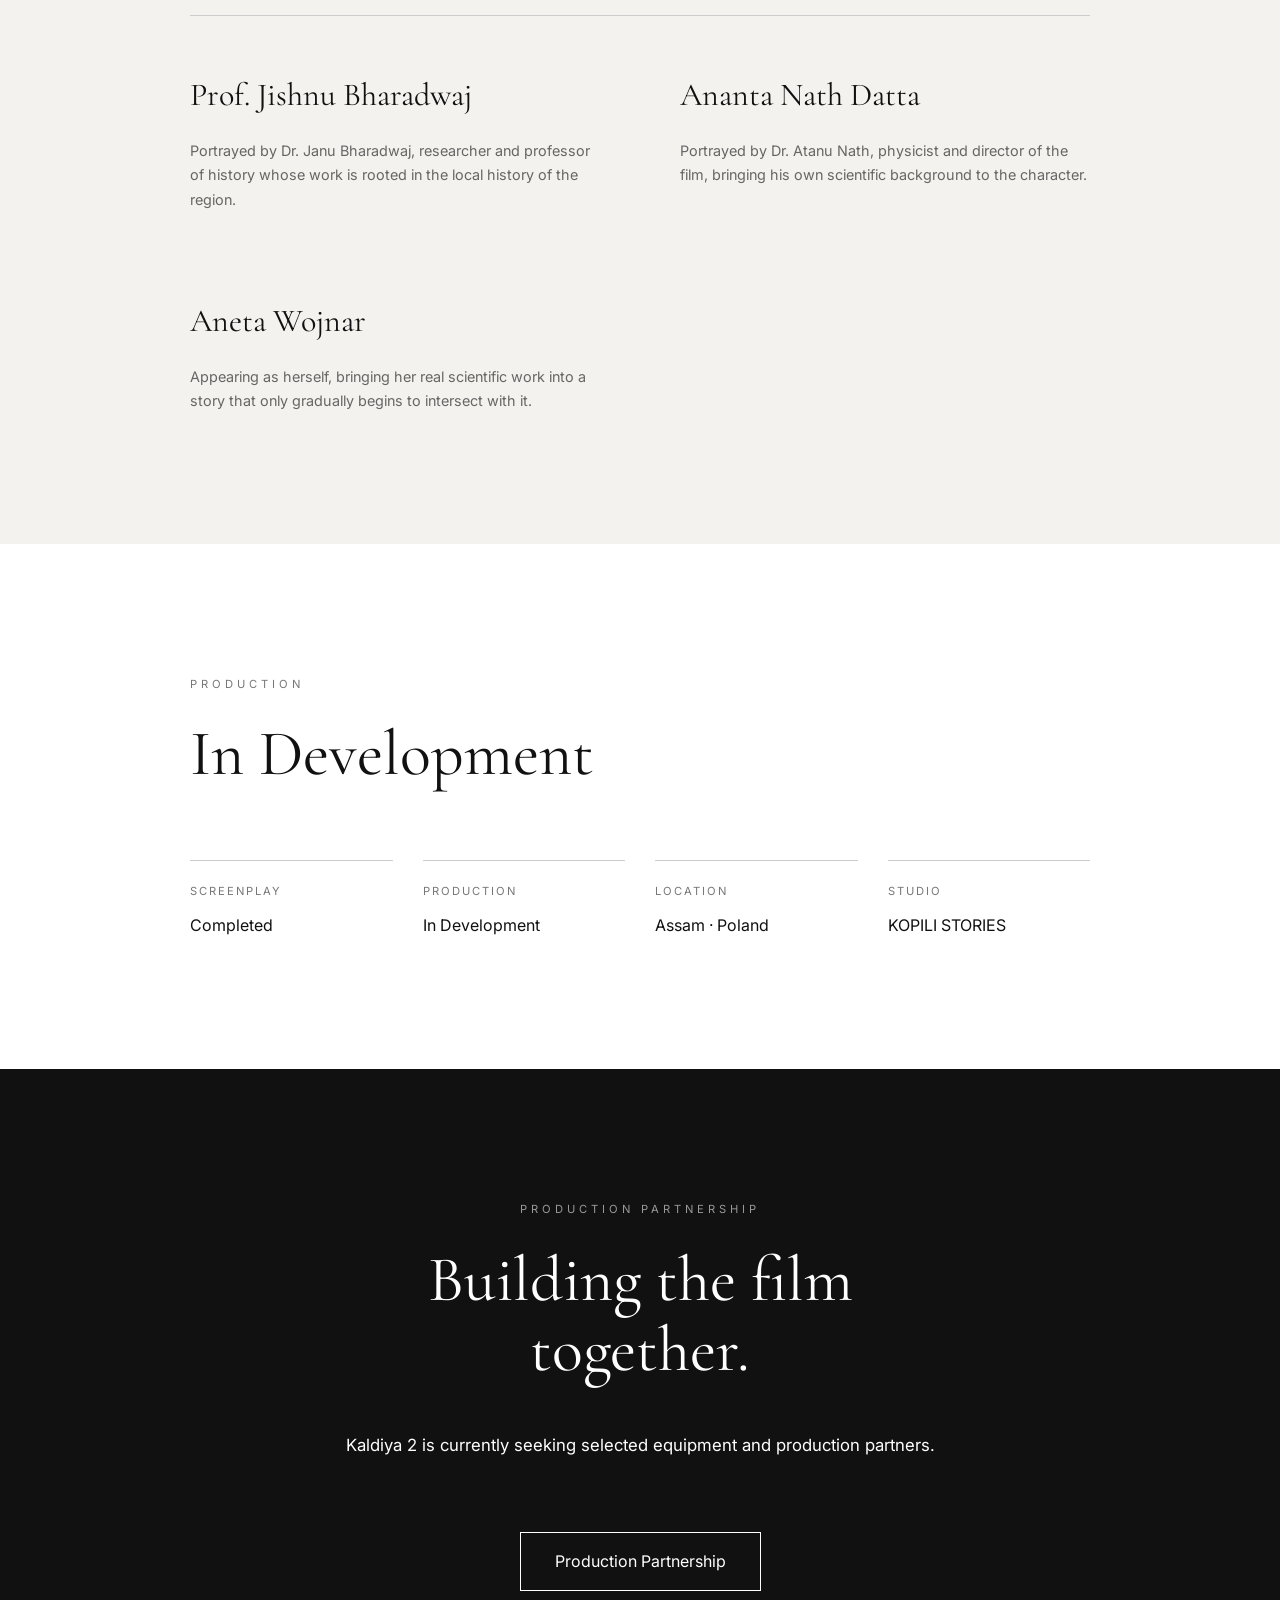
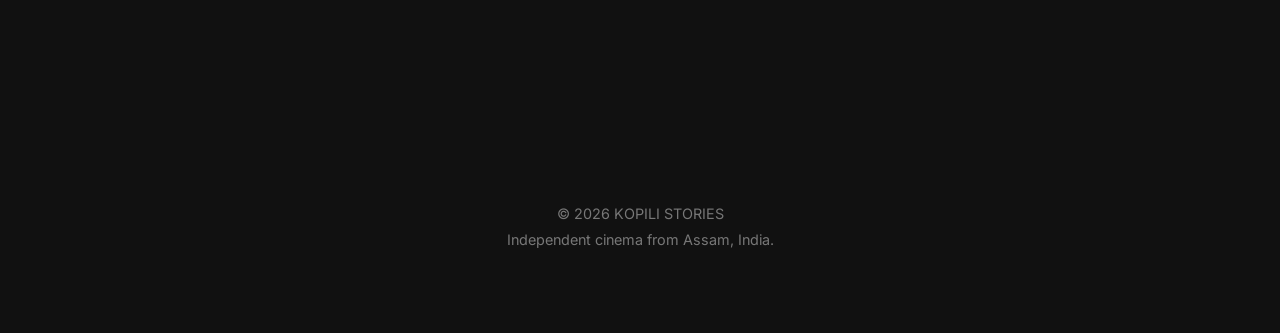
==== commit c1c939d5: "Revise science section to focus on research Updated the section from 'Science' to 'The Research' and" ====
--- a/kaldiya-2.html
+++ b/kaldiya-2.html
@@ -446,57 +446,113 @@
 </section>
 
 
-<!-- SCIENCE -->
+<!-- THE RESEARCH -->
 
 <section class="k2-science">
 
     <div class="k2-section-inner">
 
         <p class="k2-label">
-            The Science Beneath the Story
+            The Research
         </p>
 
         <h2>
-            Science provides the language.
+            Different questions.
             <br>
-            The characters provide the meaning.
+            One unknown.
         </h2>
 
+
         <div class="k2-text">
 
-            <!-- Science statement -->
+            <p>
+                The Kachpur Verse grows from questions that cross the boundaries
+                between disciplines. History and archaeology follow the traces
+                of an ancient people and the civilisation they left behind...
+                its forgotten sites, fragments and inscriptions. Linguistics
+                traces what survives in names and in the remains of an older
+                language.
+            </p>
+
+            <p>
+                Beneath the landscape lies another set of questions. The region's
+                unusual seismic history leads towards geology and seismology,
+                while the deeper scientific questions of the trilogy move into
+                the territory of fundamental physics. Aneta Wojnar's work,
+                rooted in the study of wormholes and the structure of spacetime,
+                forms part of this larger intellectual landscape.
+            </p>
+
+            <p>
+                The film does not treat these subjects as explanations to be
+                delivered to the audience. They exist as discoveries...pieces
+                of evidence, old records, scientific observations and ideas
+                that gradually acquire significance as the story unfolds.
+            </p>
+
+            <p>
+                The underlying scientific concepts have been developed with
+                the involvement of researchers working in contemporary physics,
+                while the historical and cultural world of Kachpur draws from
+                the study of the region's past.
+            </p>
 
         </div>
 
 
         <div class="k2-scientists">
 
-            <div>
-
-                <h3>
-                    Dr. Aneta Wojnar
-                </h3>
-
-                <p>
-                    Theoretical Physicist<br>
-                    University of Wrocław
-                </p>
-
-            </div>
-
-
-            <div>
-
-                <h3>
-                    Dr. Atanu Nath
-                </h3>
-
-                <p>
-                    Physicist · Writer · Director<br>
-                    Muon g−2 Collaboration
-                </p>
-
-            </div>
+
+            <!-- JISHNU / JANU BHARADWAJ -->
+
+            <div>
+
+                <h3>
+                    Prof. Jishnu Bharadwaj
+                </h3>
+
+                <p>
+                    Portrayed by Dr. Janu Bharadwaj, researcher and professor
+                    of history whose work is rooted in the local history of
+                    the region.
+                </p>
+
+            </div>
+
+
+            <!-- ANANTA / ATANU NATH -->
+
+            <div>
+
+                <h3>
+                    Ananta Nath Datta
+                </h3>
+
+                <p>
+                    Portrayed by Dr. Atanu Nath, physicist and director of
+                    the film, bringing his own scientific background to the
+                    character.
+                </p>
+
+            </div>
+
+
+            <!-- ANETA -->
+
+            <div>
+
+                <h3>
+                    Aneta Wojnar
+                </h3>
+
+                <p>
+                    Appearing as herself, bringing her real scientific work
+                    into a story that only gradually begins to intersect
+                    with it.
+                </p>
+
+            </div>
+
 
         </div>
 
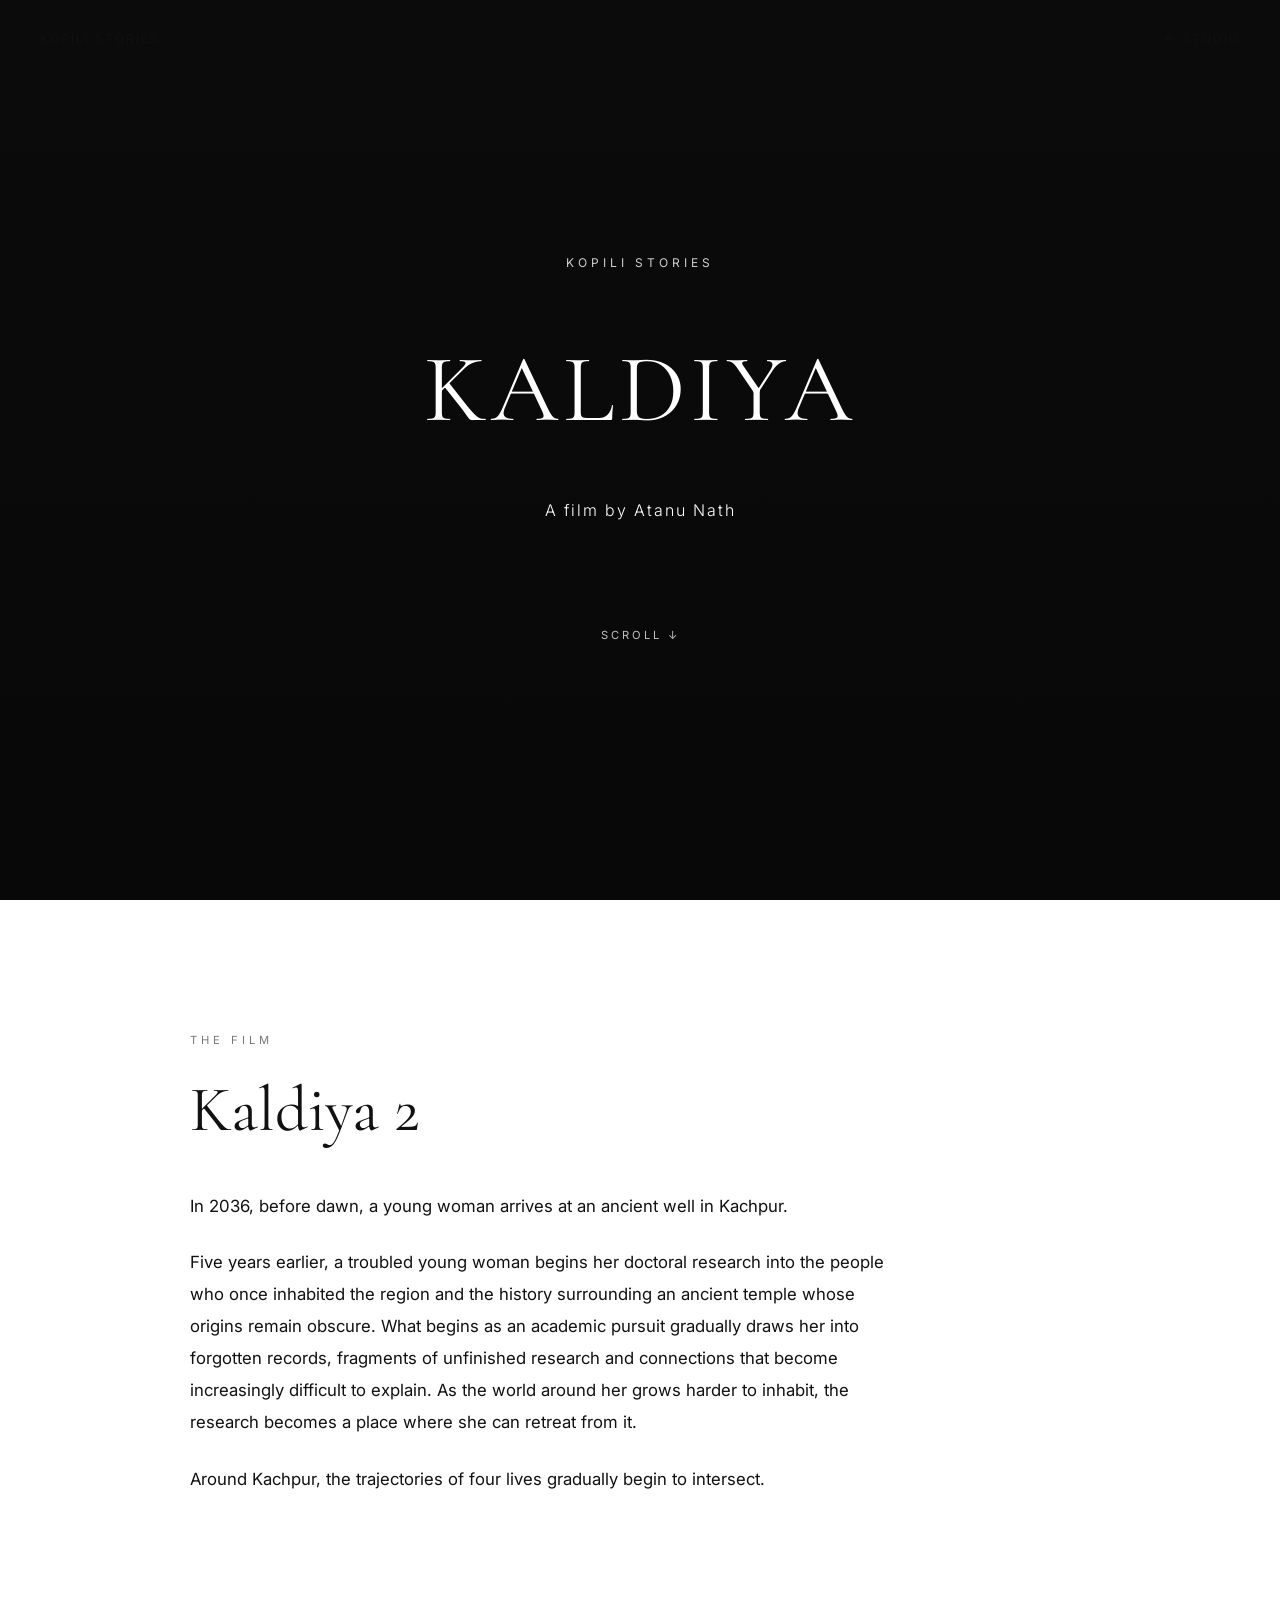
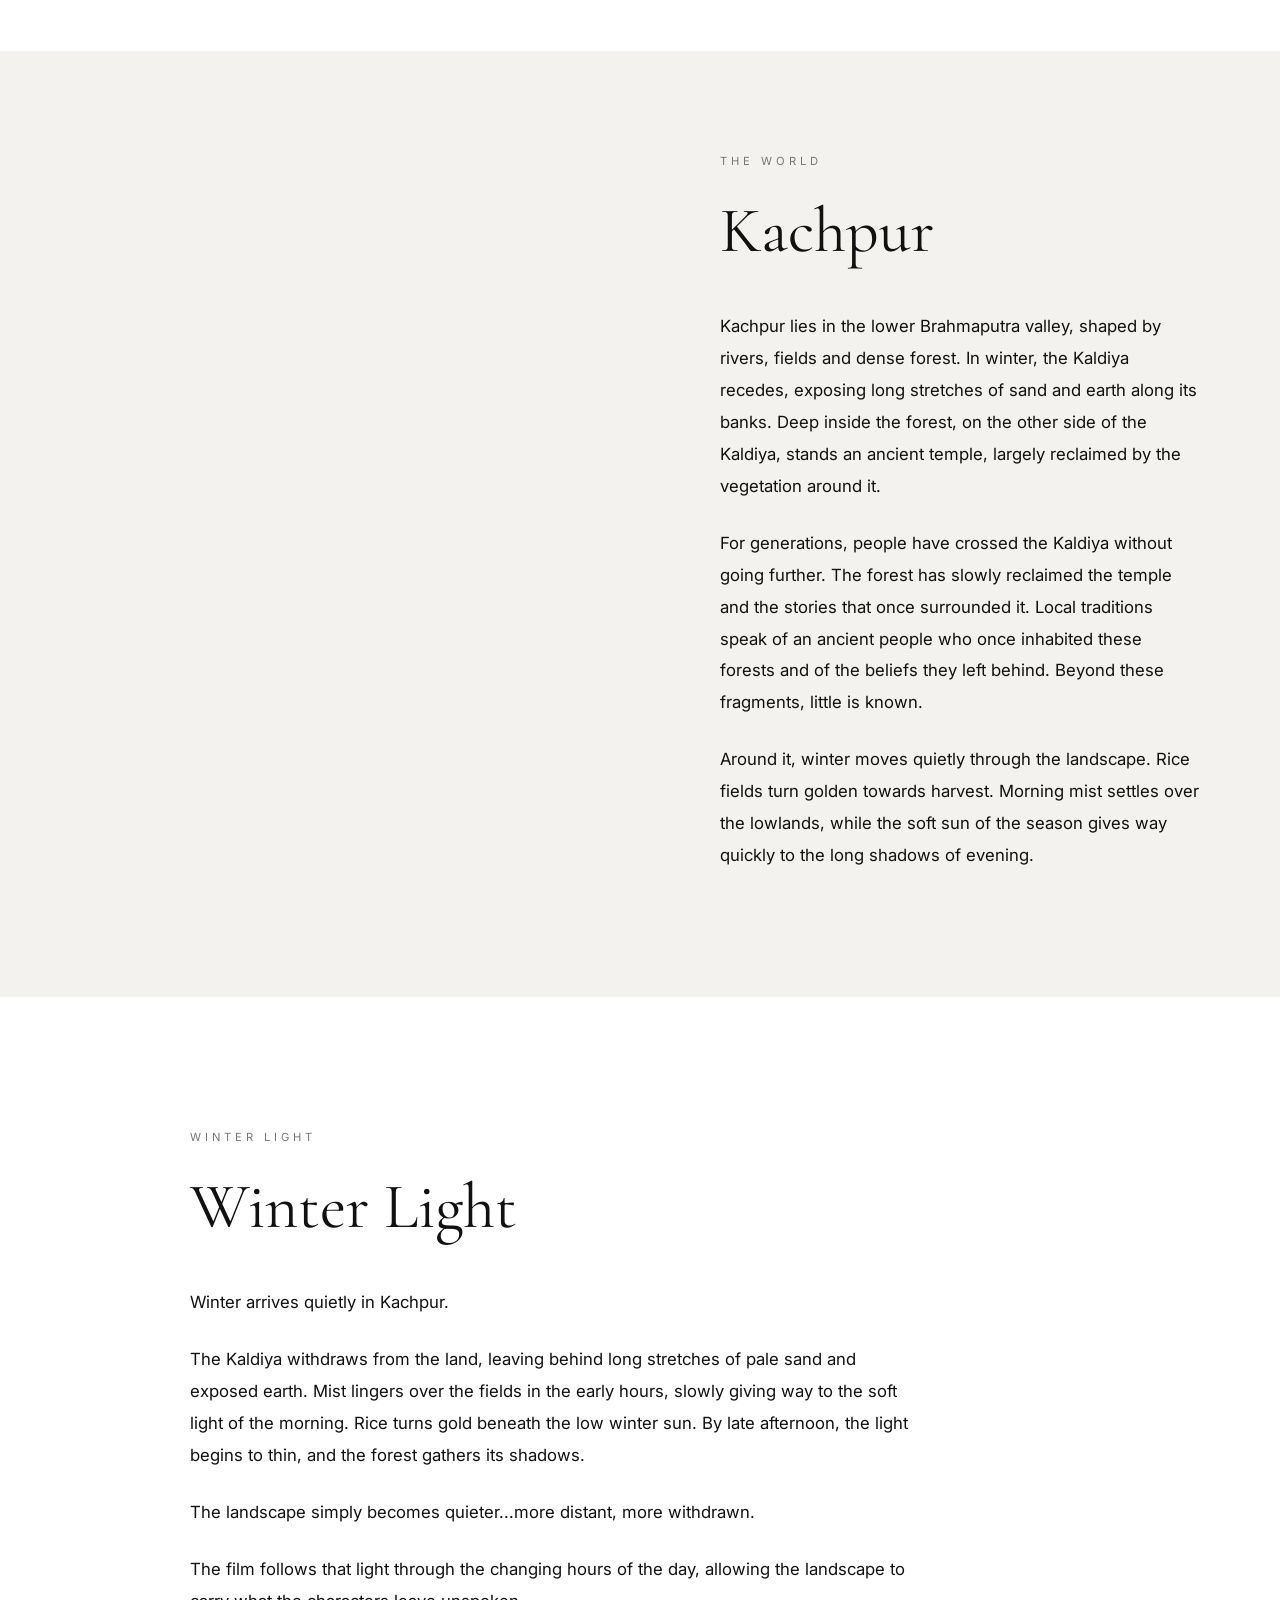
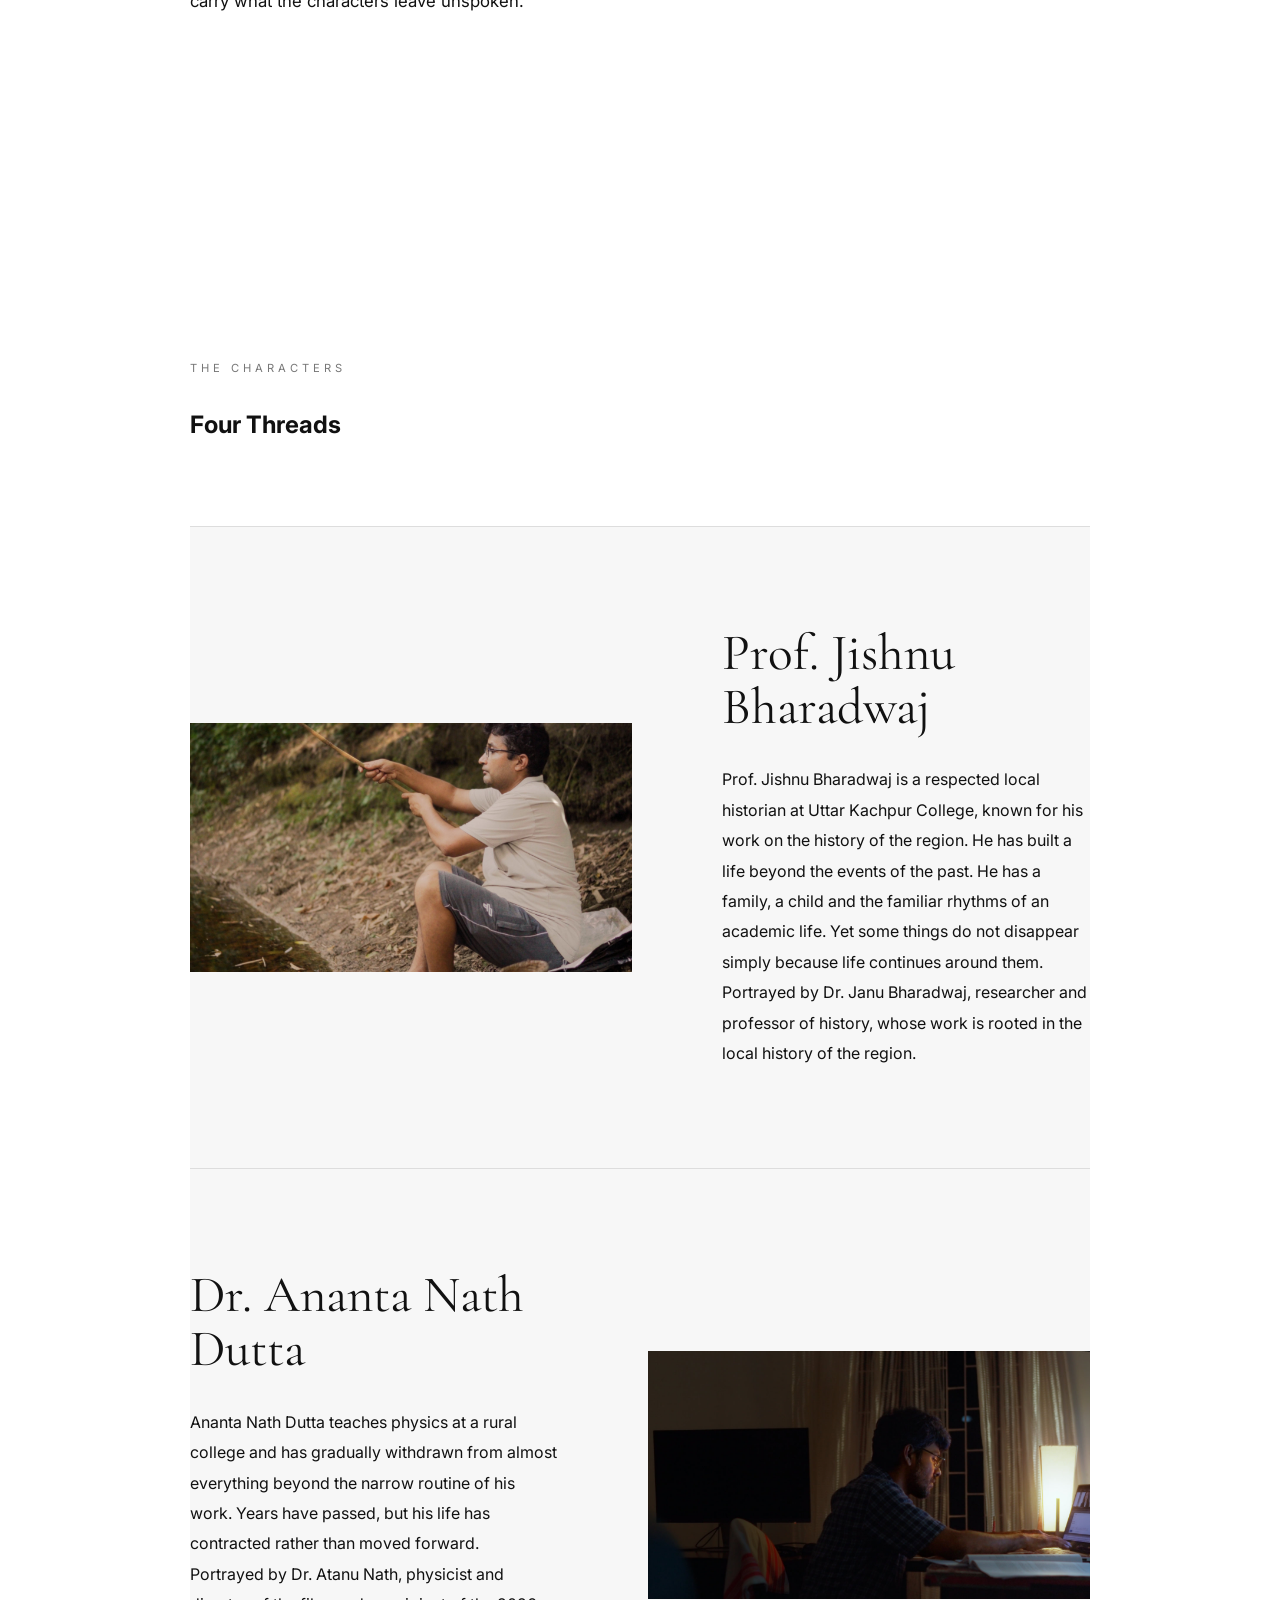
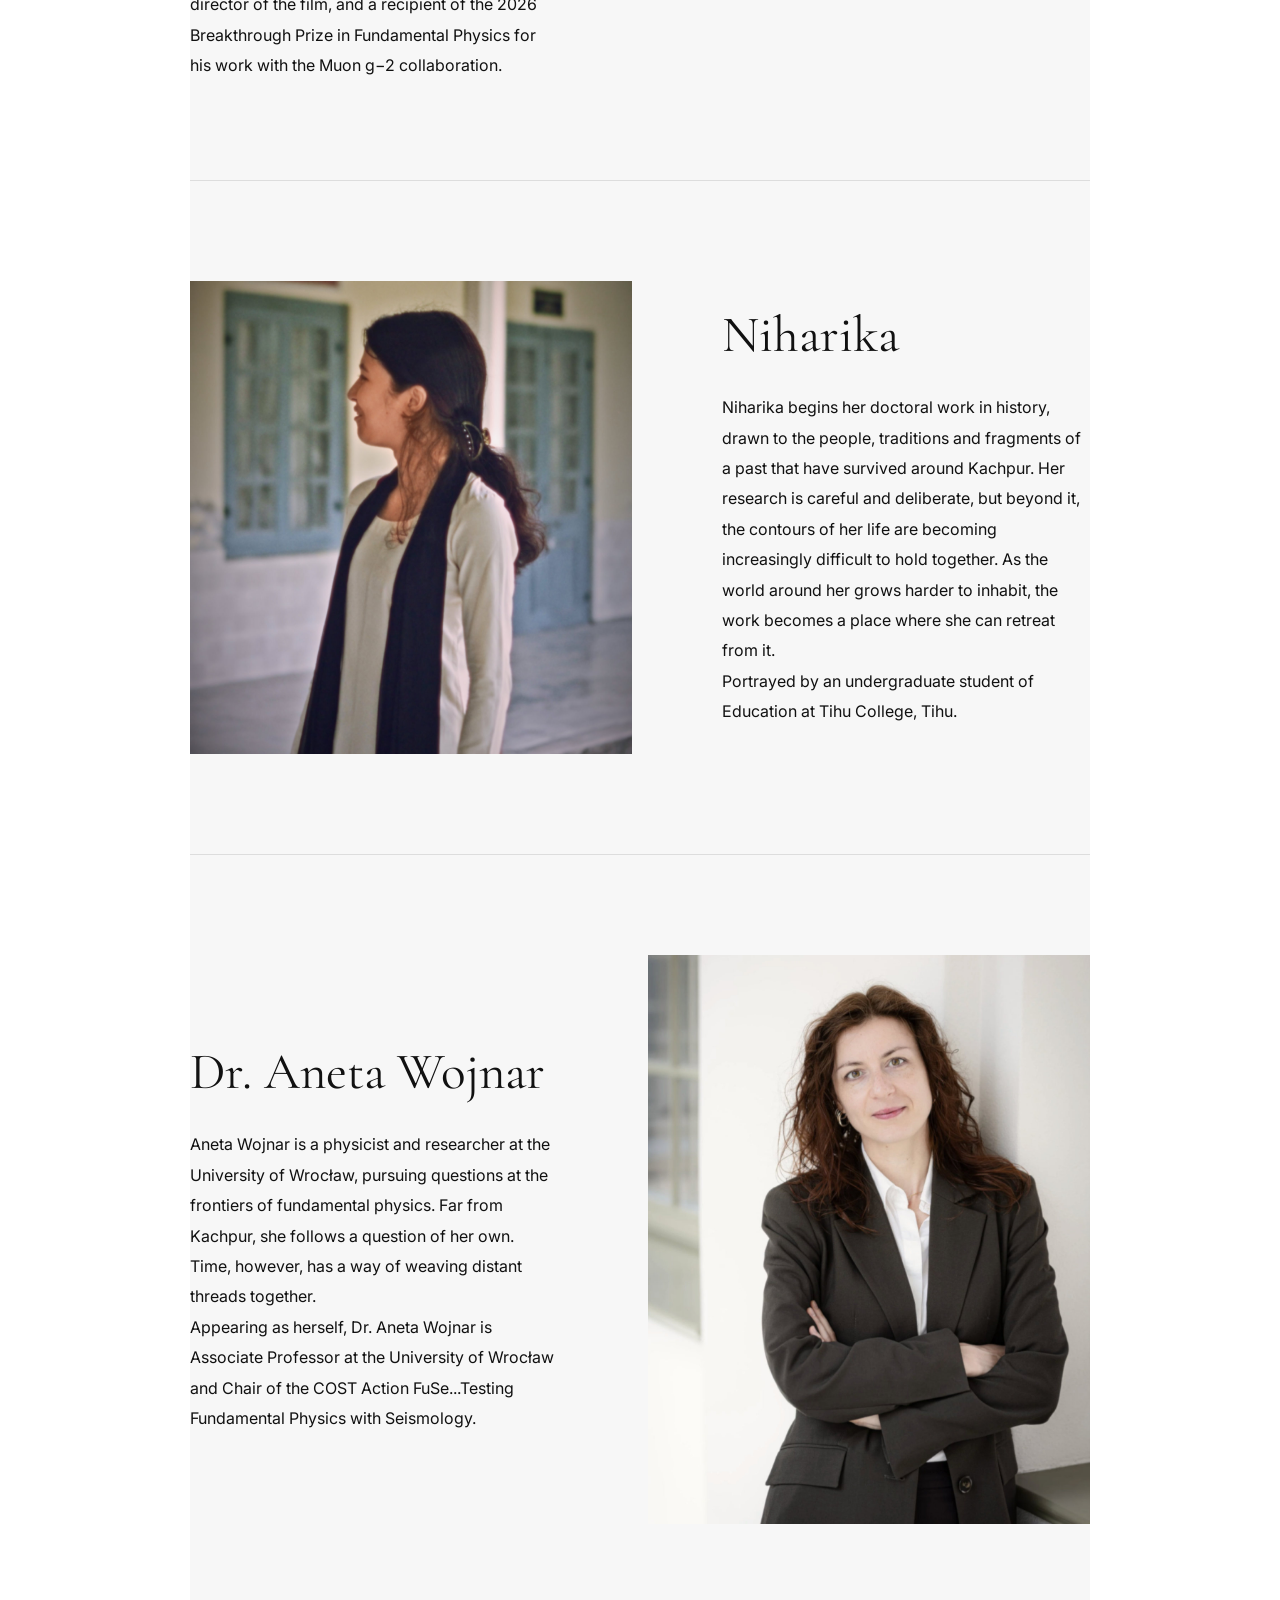
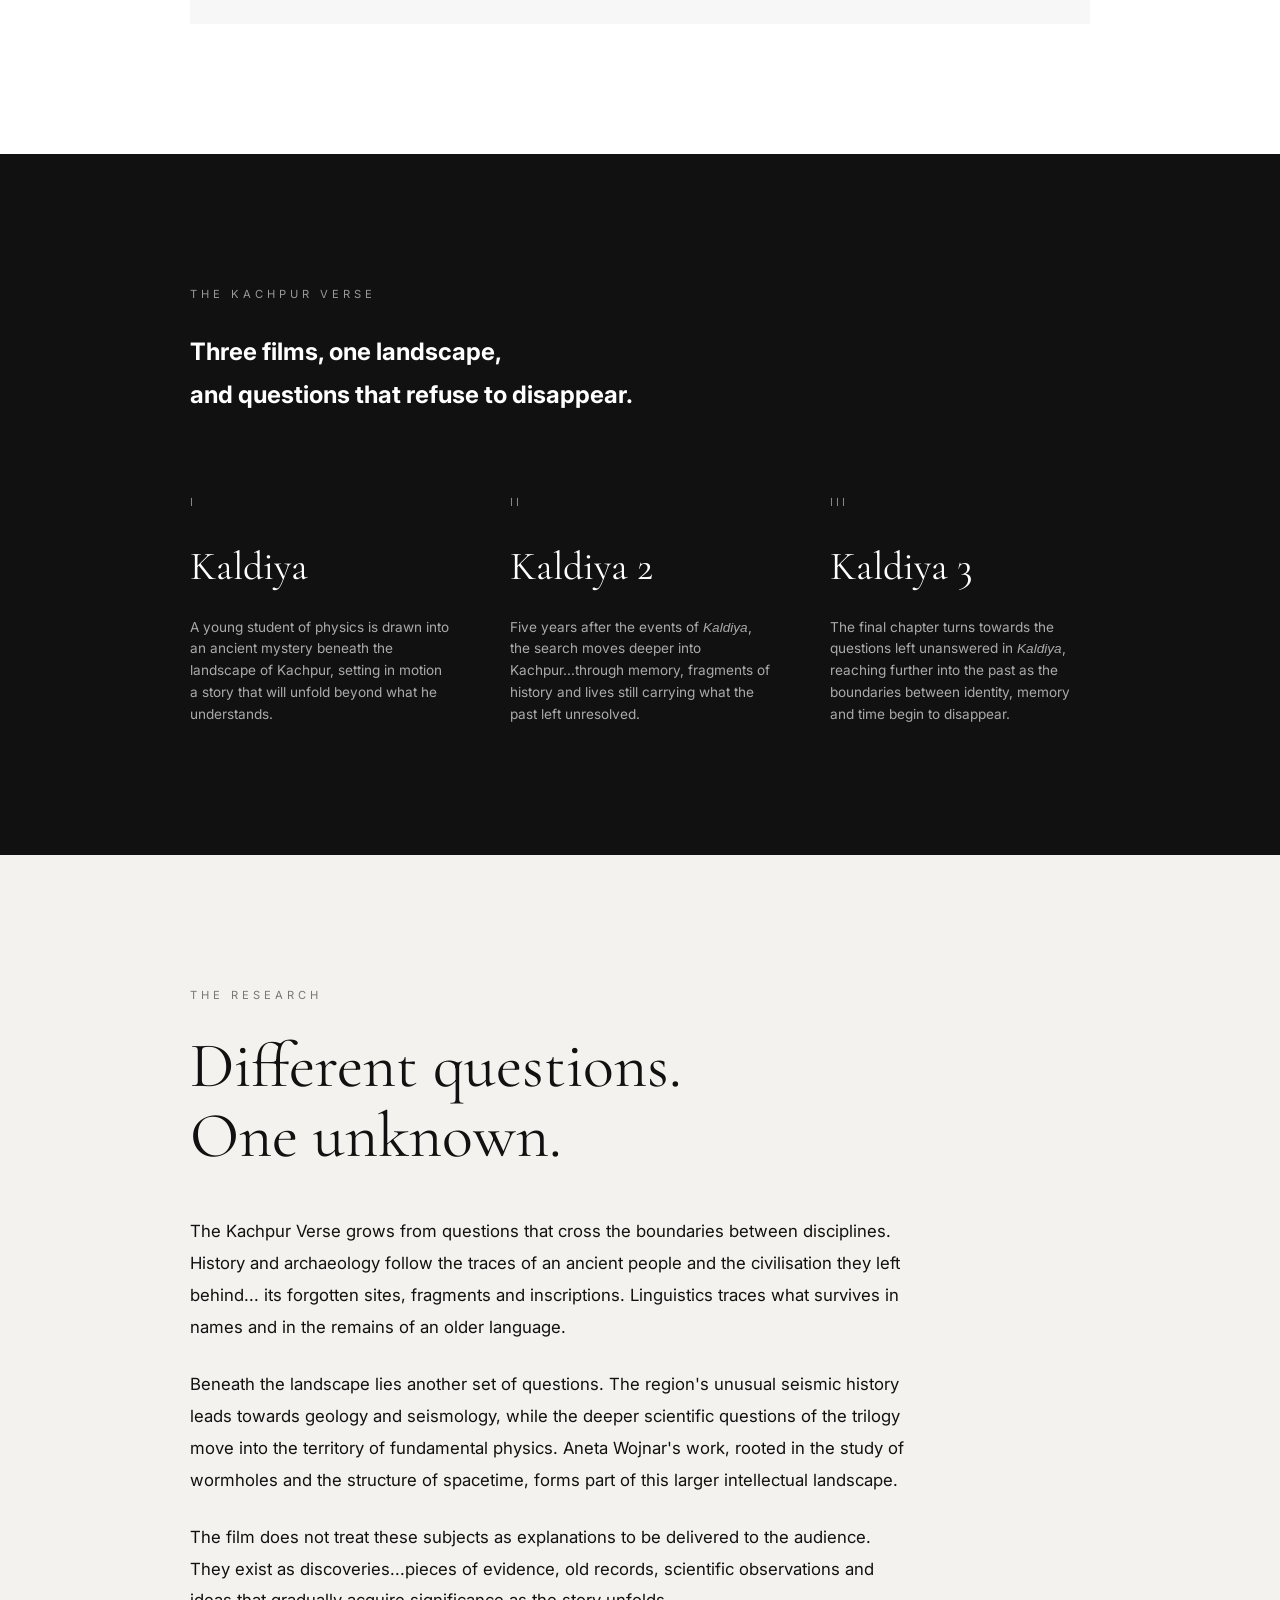
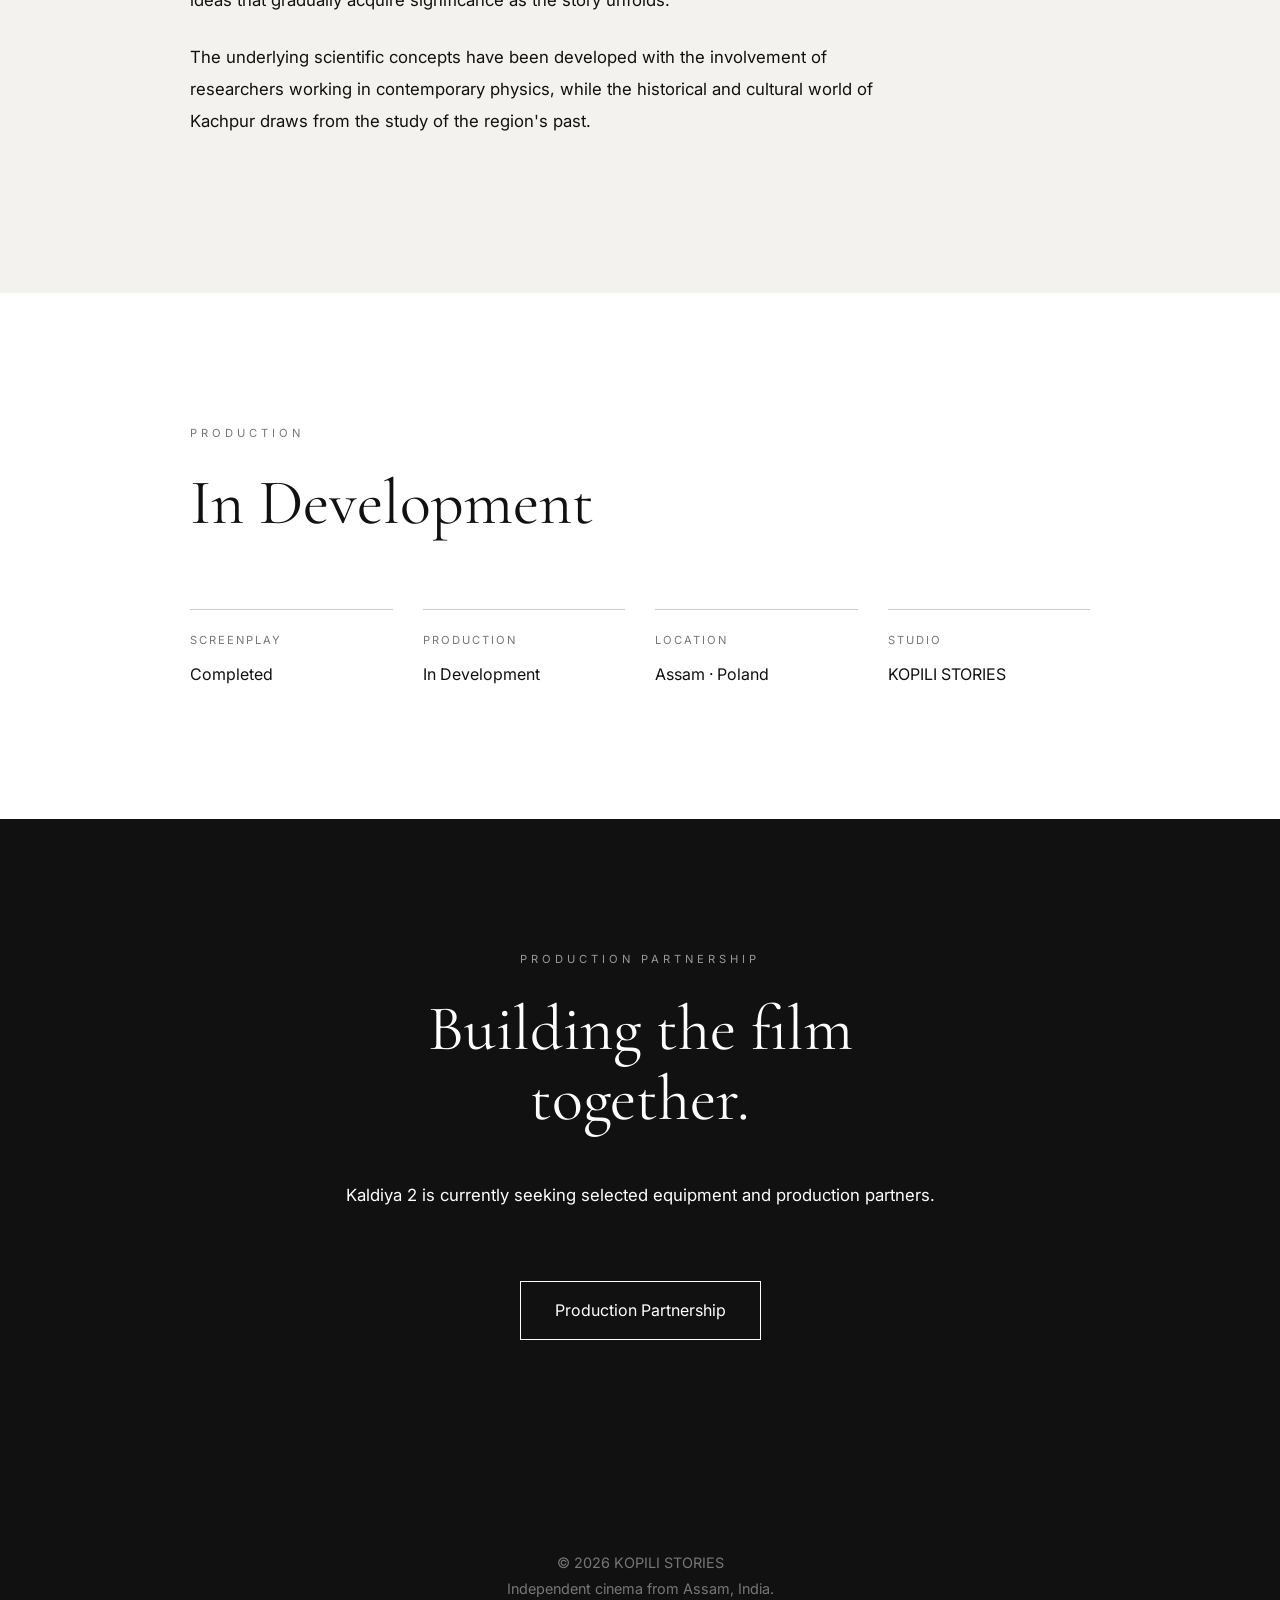
==== commit 1662c050: "Add character portrayals in kaldiya-2.html Added portrayals of characters by their respective actors" ====
--- a/kaldiya-2.html
+++ b/kaldiya-2.html
@@ -255,6 +255,10 @@
                     rhythms of an academic life. Yet some things do not
                     disappear simply because life continues around them.
                 </p>
+                <p>
+                    Portrayed by Dr. Janu Bharadwaj, researcher and professor of history, whose work is rooted in the local history of the region.
+                    
+                </p>
 
             </div>
 
@@ -285,6 +289,8 @@
                     his life has contracted rather than moved forward.
                 </p>
 
+                <p>Portrayed by Dr. Atanu Nath, physicist and director of the film, and a recipient of the 2026 Breakthrough Prize in Fundamental Physics for his work with the Muon g−2 collaboration.</p>
+                
             </div>
 
         </article>
@@ -317,6 +323,8 @@
                     a place where she can retreat from it.
                 </p>
 
+                <p>Portrayed by an undergraduate student of Education at Tihu College, Tihu.</p>
+
             </div>
 
         </article>
@@ -346,6 +354,8 @@
                     question of her own. Time, however, has a way of weaving
                     distant threads together.
                 </p>
+
+                <p>Appearing as herself, Dr. Aneta Wojnar is Associate Professor at the University of Wrocław and Chair of the COST Action FuSe...Testing Fundamental Physics with Seismology.</p>
 
             </div>
 
@@ -500,62 +510,6 @@
         </div>
 
 
-        <div class="k2-scientists">
-
-
-            <!-- JISHNU / JANU BHARADWAJ -->
-
-            <div>
-
-                <h3>
-                    Prof. Jishnu Bharadwaj
-                </h3>
-
-                <p>
-                    Portrayed by Dr. Janu Bharadwaj, researcher and professor
-                    of history whose work is rooted in the local history of
-                    the region.
-                </p>
-
-            </div>
-
-
-            <!-- ANANTA / ATANU NATH -->
-
-            <div>
-
-                <h3>
-                    Ananta Nath Datta
-                </h3>
-
-                <p>
-                    Portrayed by Dr. Atanu Nath, physicist and director of
-                    the film, bringing his own scientific background to the
-                    character.
-                </p>
-
-            </div>
-
-
-            <!-- ANETA -->
-
-            <div>
-
-                <h3>
-                    Aneta Wojnar
-                </h3>
-
-                <p>
-                    Appearing as herself, bringing her real scientific work
-                    into a story that only gradually begins to intersect
-                    with it.
-                </p>
-
-            </div>
-
-
-        </div>
-
     </div>
 
 </section>
--- a/style.css
+++ b/style.css
@@ -865,13 +865,19 @@
 
 }
 
-.k2-scientists p {
-
-    font-size: .9rem;
-
-    color: #666;
-
-    line-height: 1.7;
+.k2-scientists {
+
+    display: grid;
+
+    grid-template-columns: repeat(3, 1fr);
+
+    gap: 60px;
+
+    margin-top: 90px;
+
+    padding-top: 50px;
+
+    border-top: 1px solid #ccc;
 
 }
 
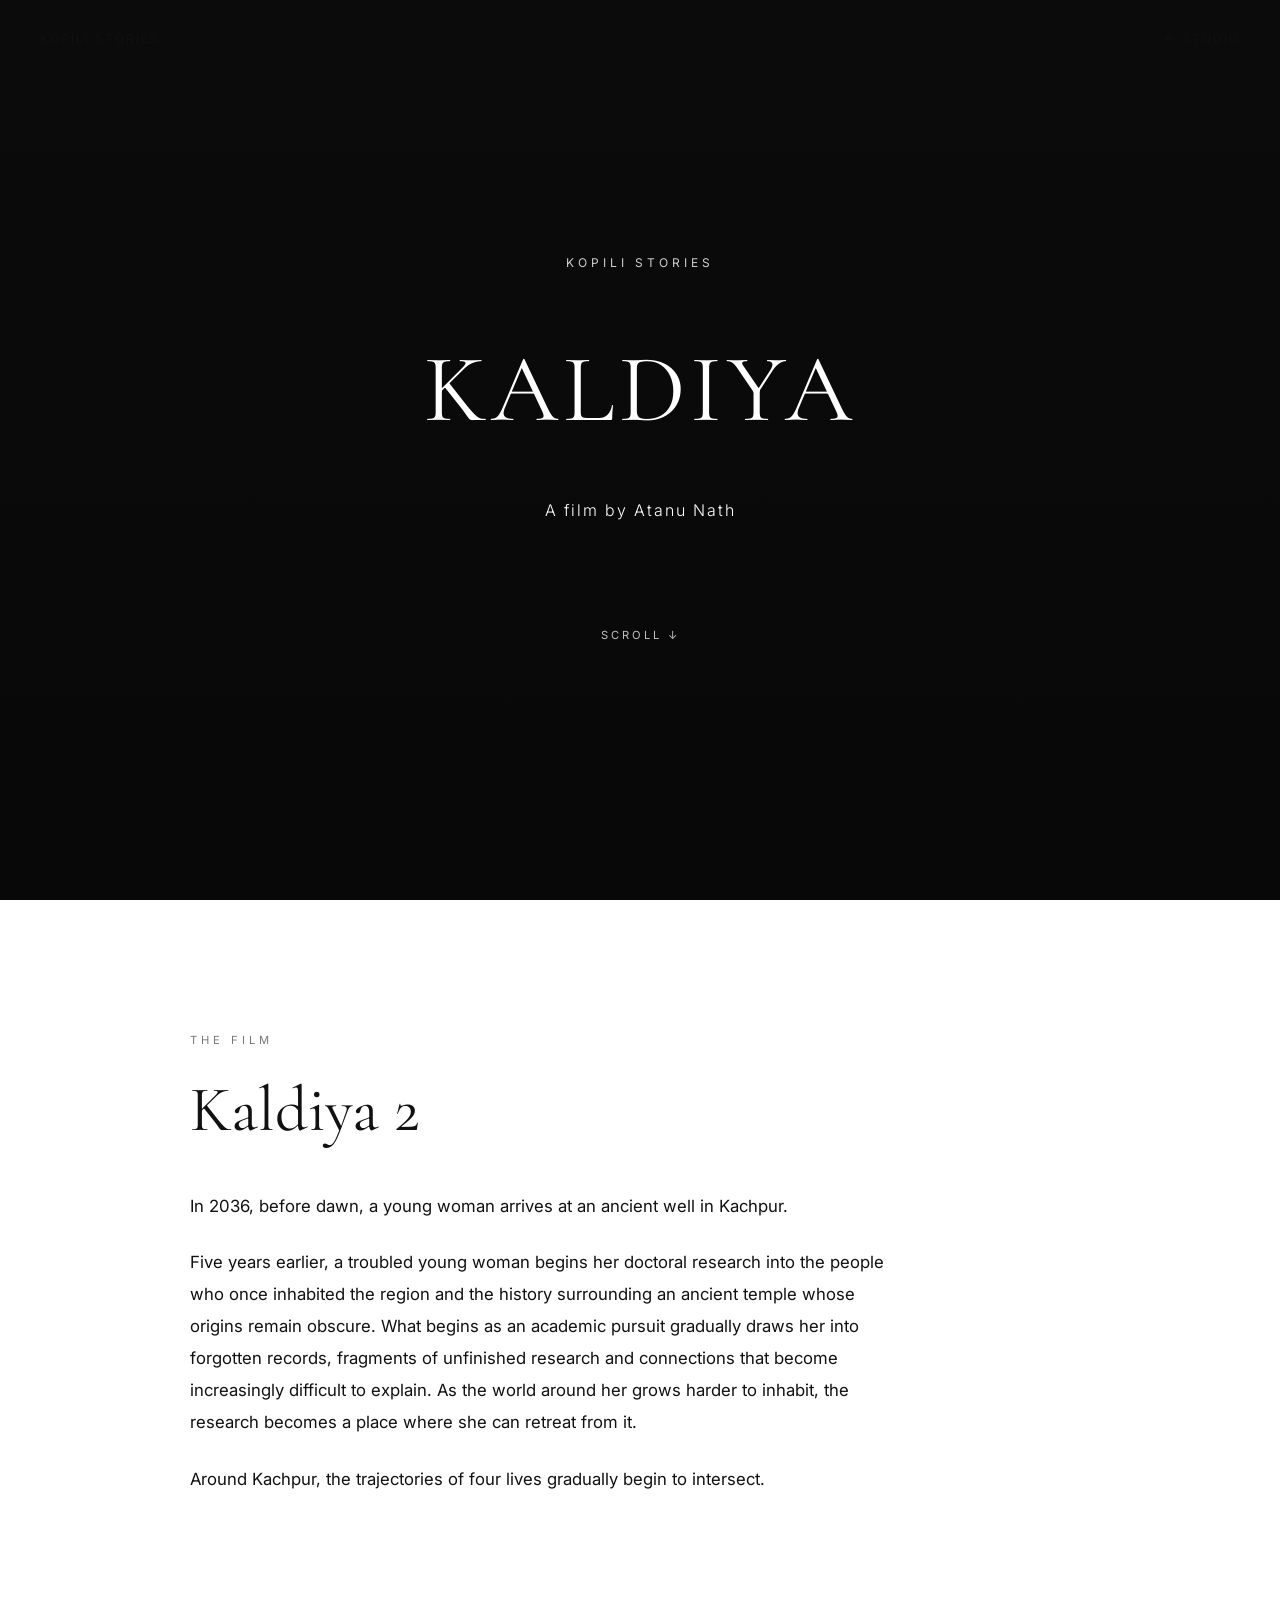
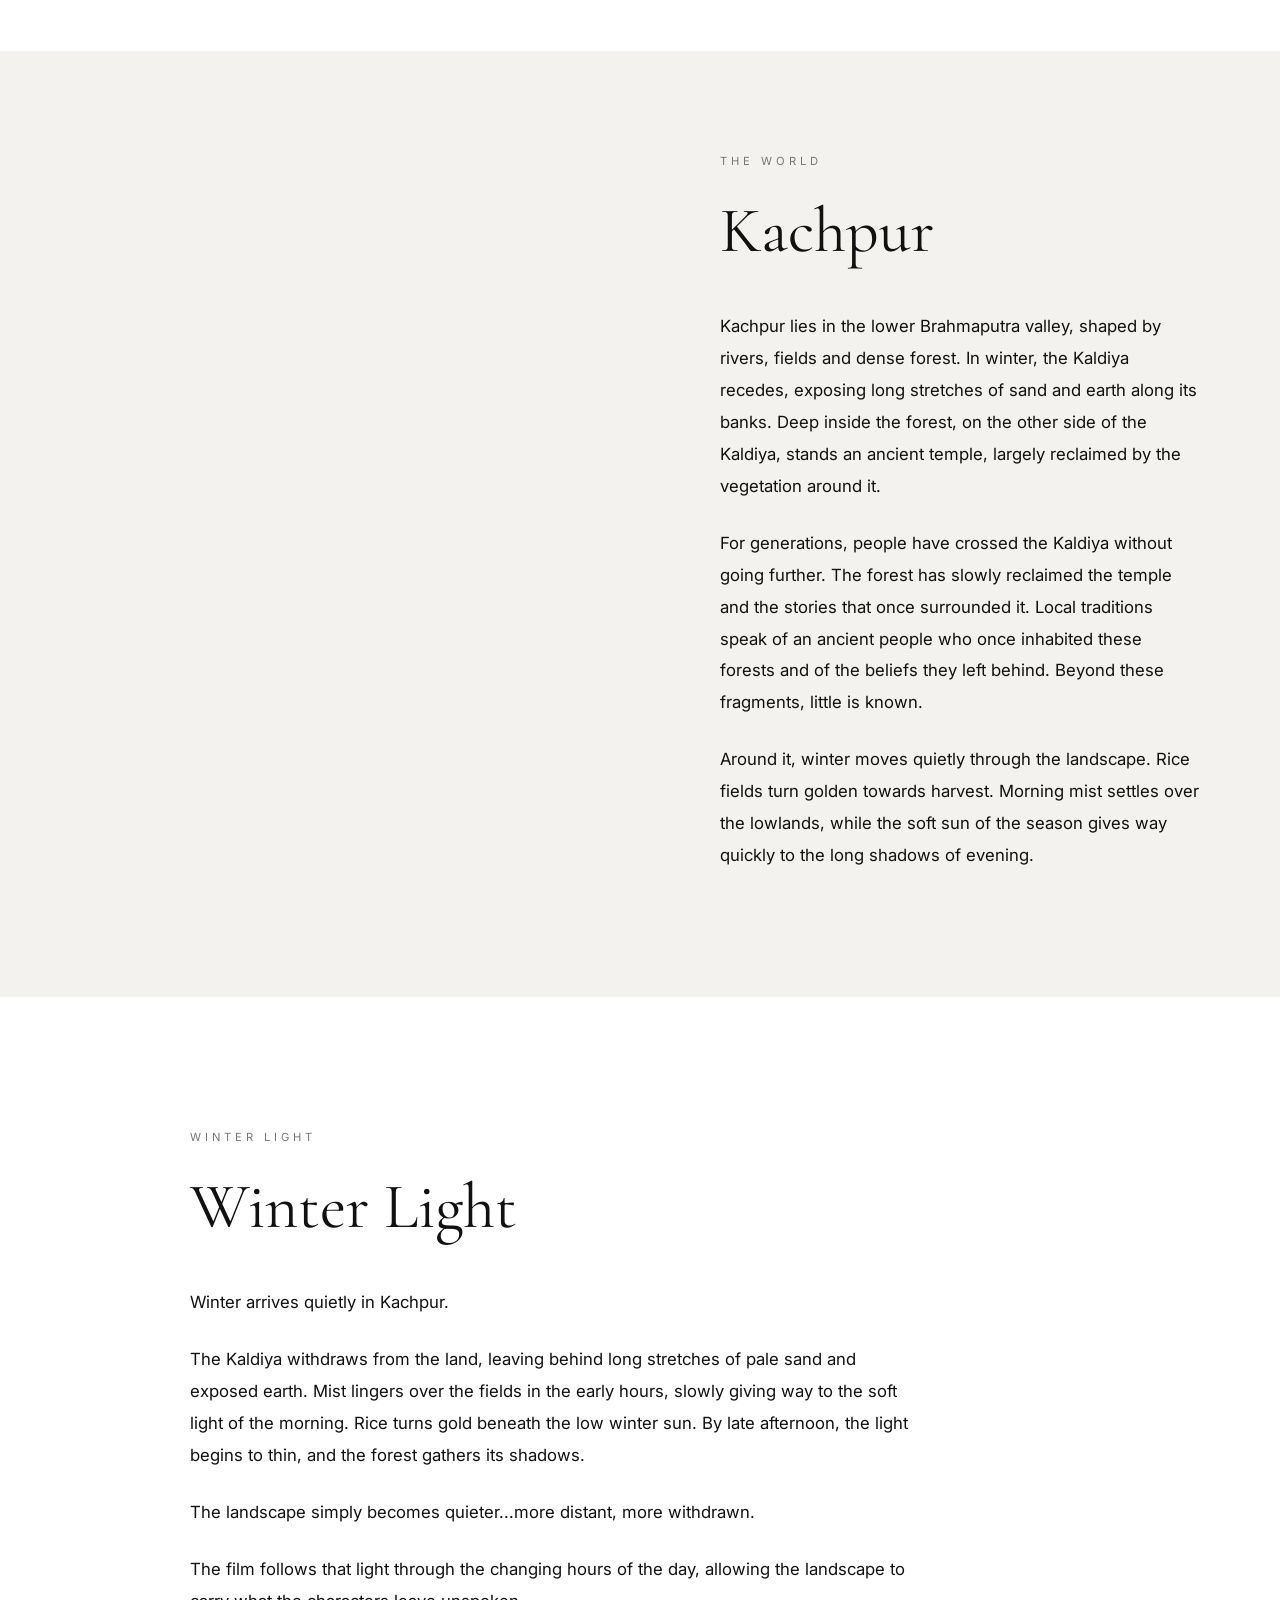
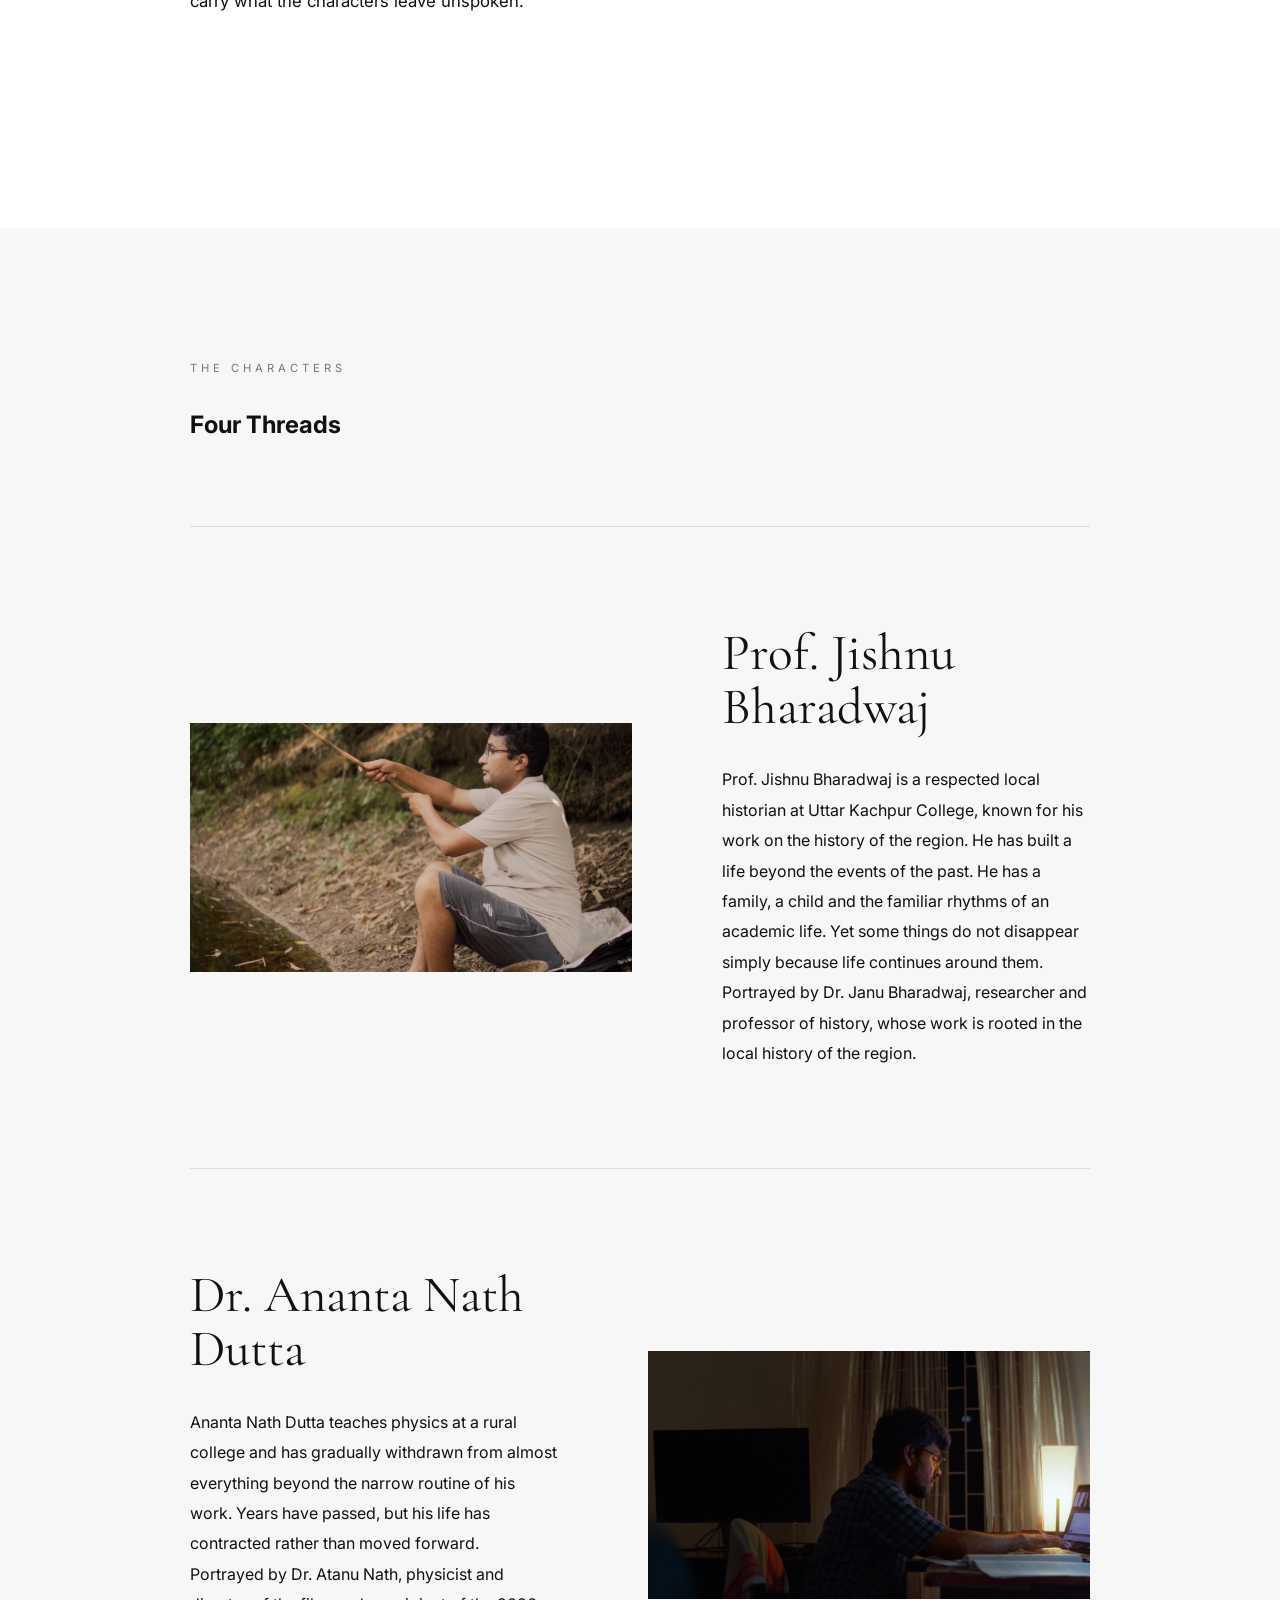
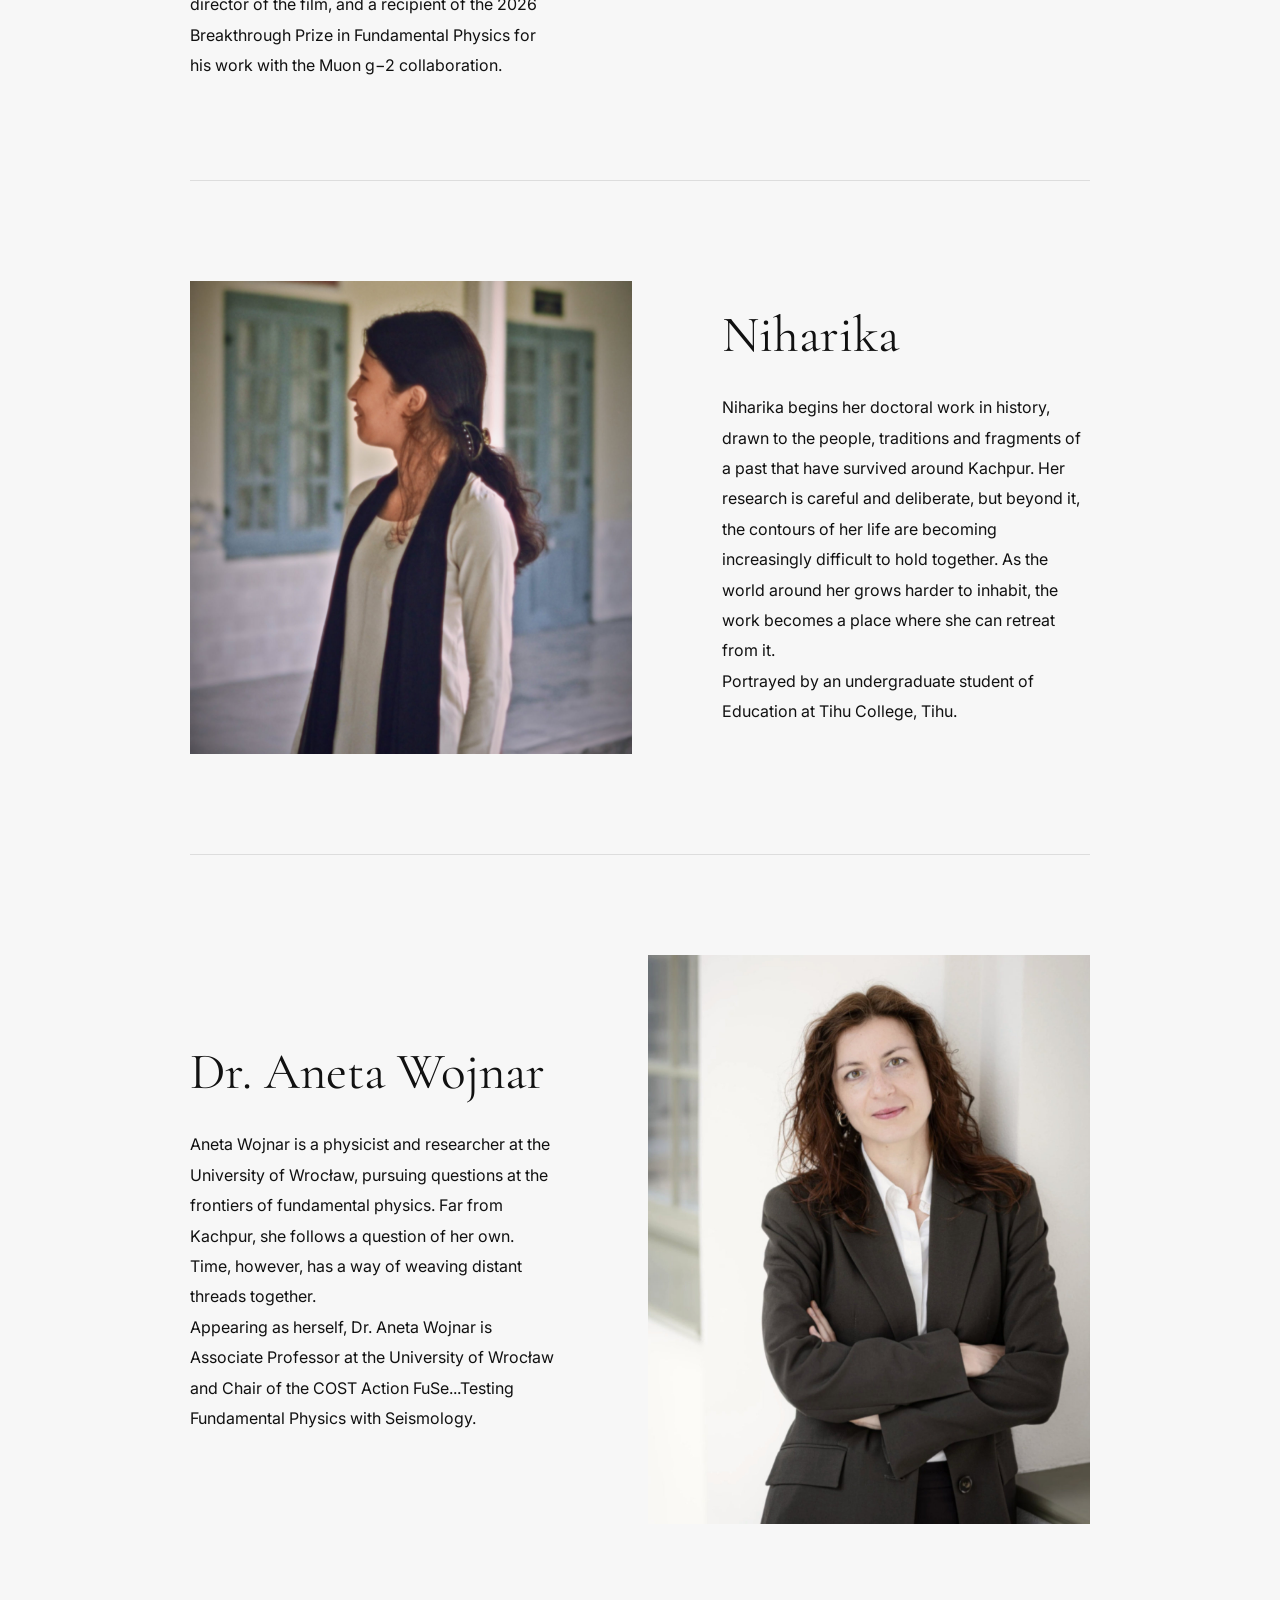
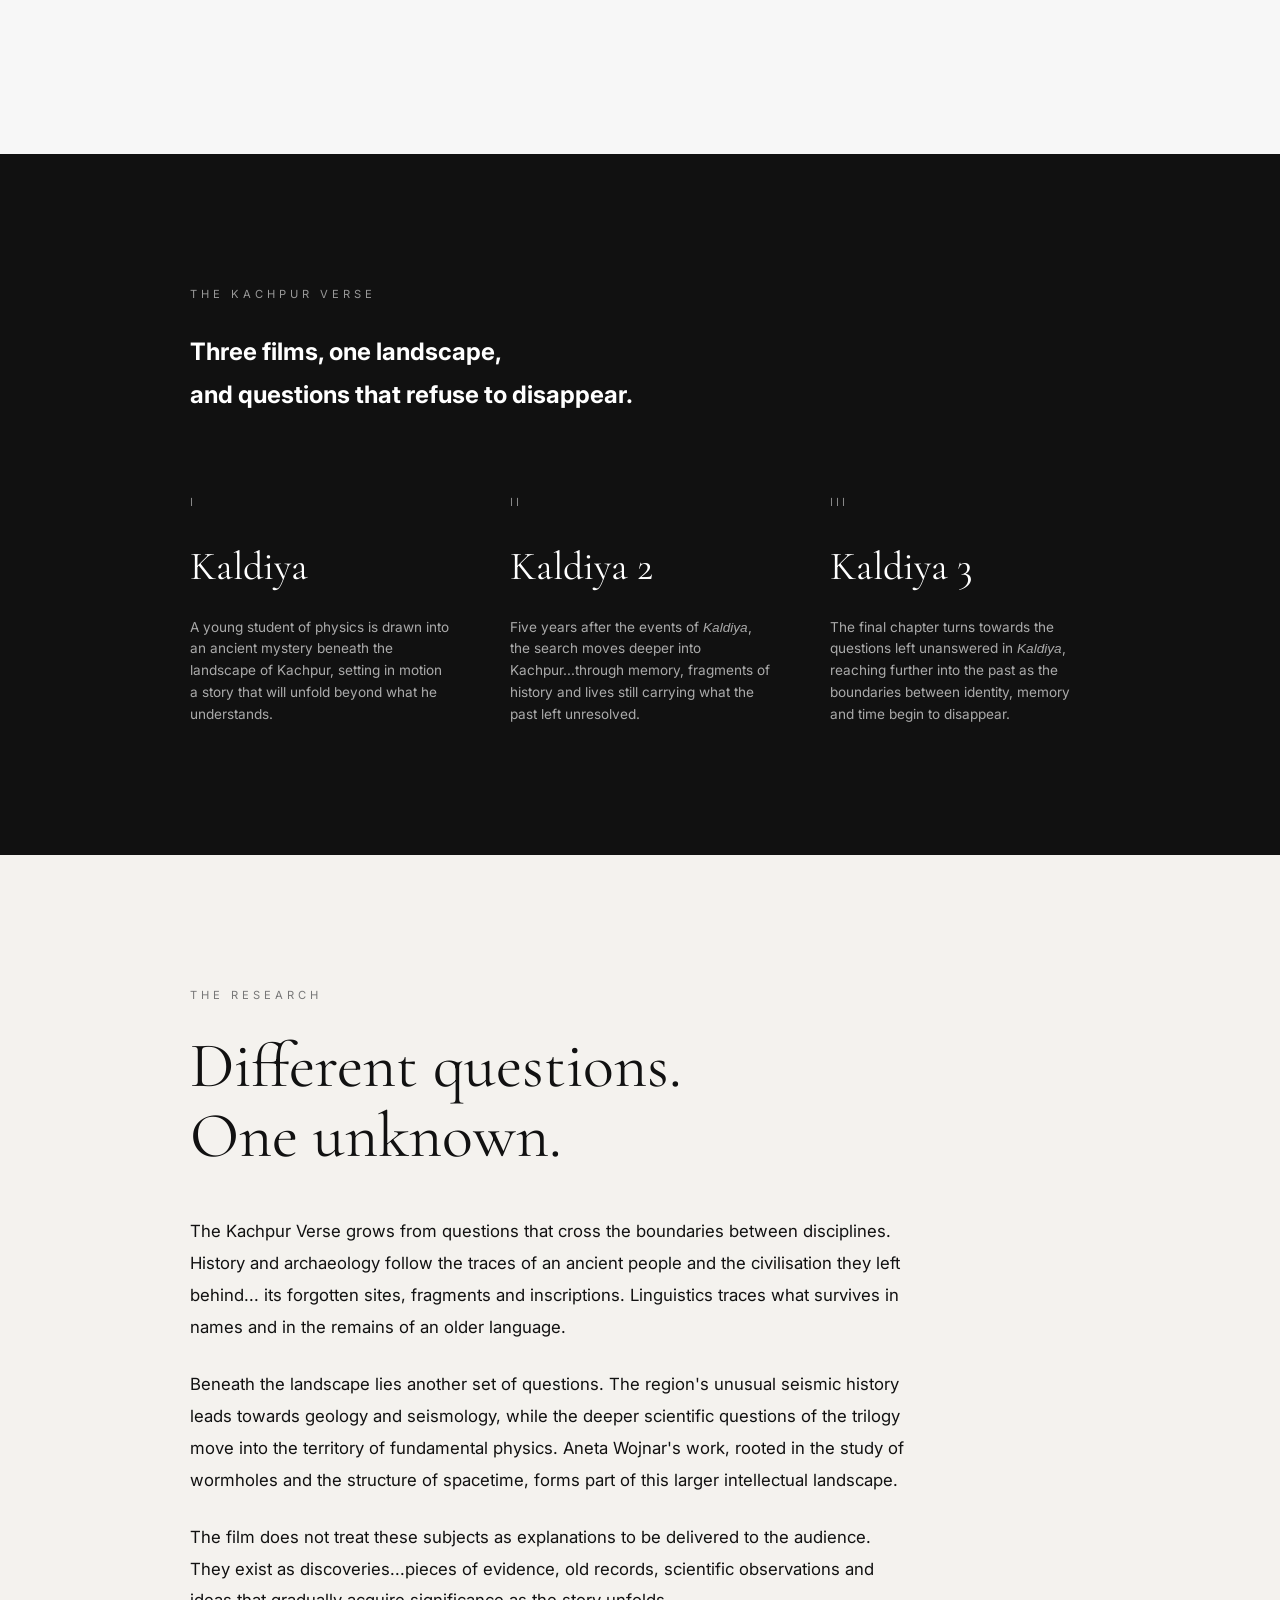
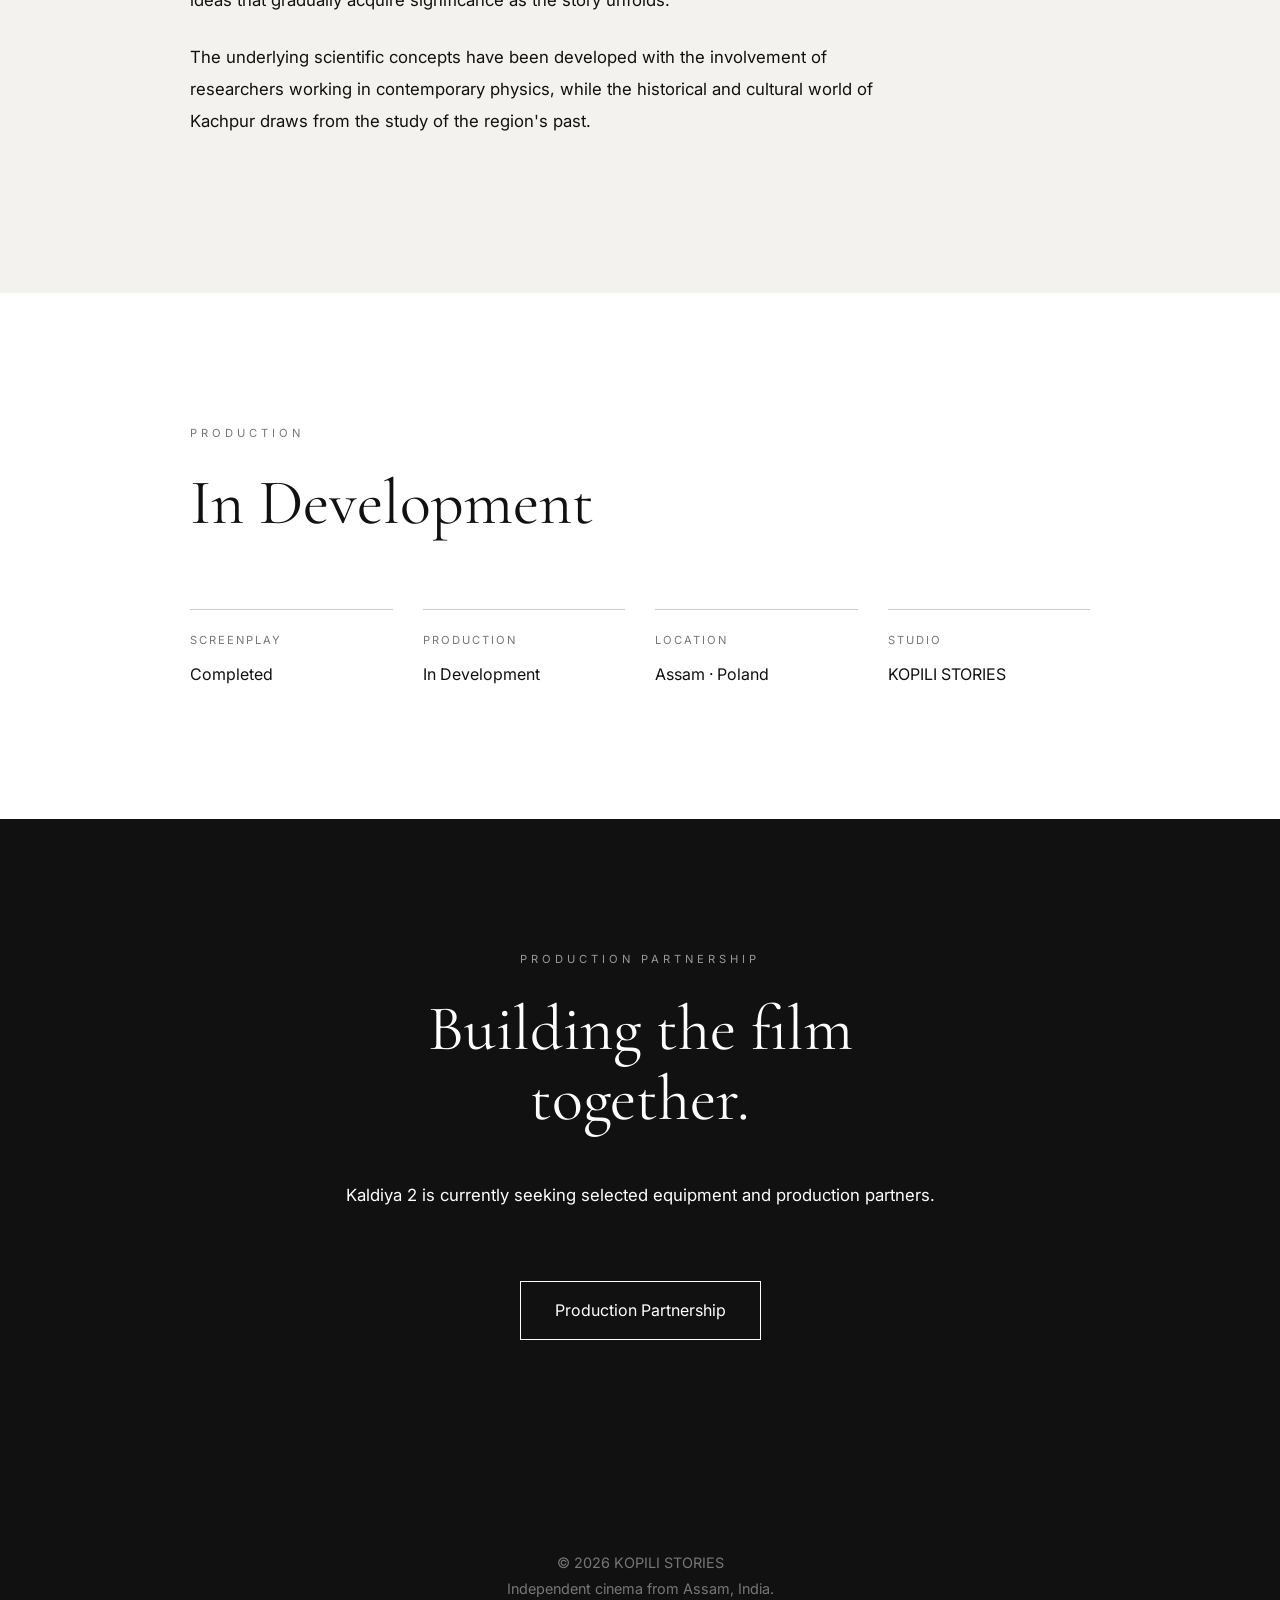
==== commit d45f47e6: "Add characters section to kaldiya-2.html Added a new section for characters in the HTML file." ====
--- a/kaldiya-2.html
+++ b/kaldiya-2.html
@@ -216,7 +216,9 @@
 
 </section>
 
-
+    
+<!--- CHARACTERS --->
+<section class="k2-characters">
 <div class="k2-section-inner">
 
     <p class="k2-label">
@@ -360,12 +362,9 @@
             </div>
 
         </article>
-
-
-    </div>
-
+    </div>
 </div>
-
+</section>
 <!-- THE KACHpur VERSE -->
 
 <section class="k2-trilogy">
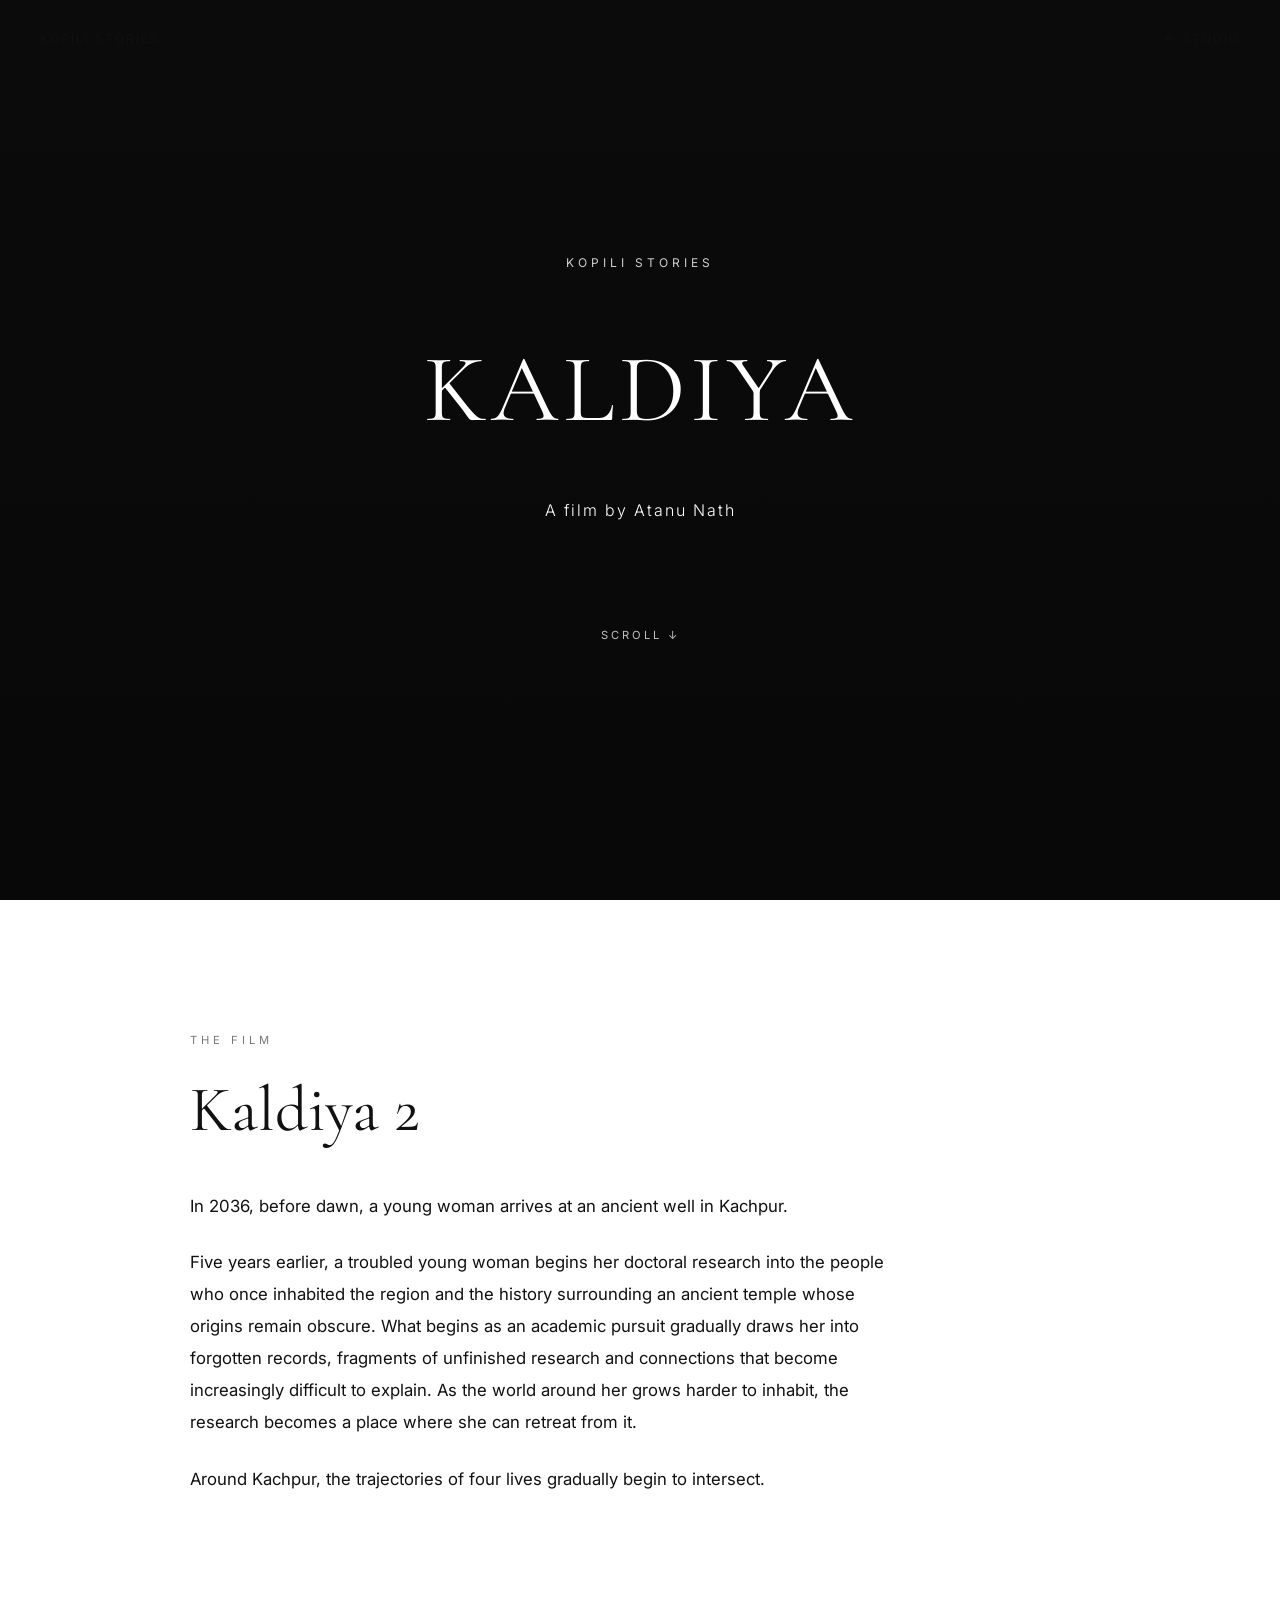
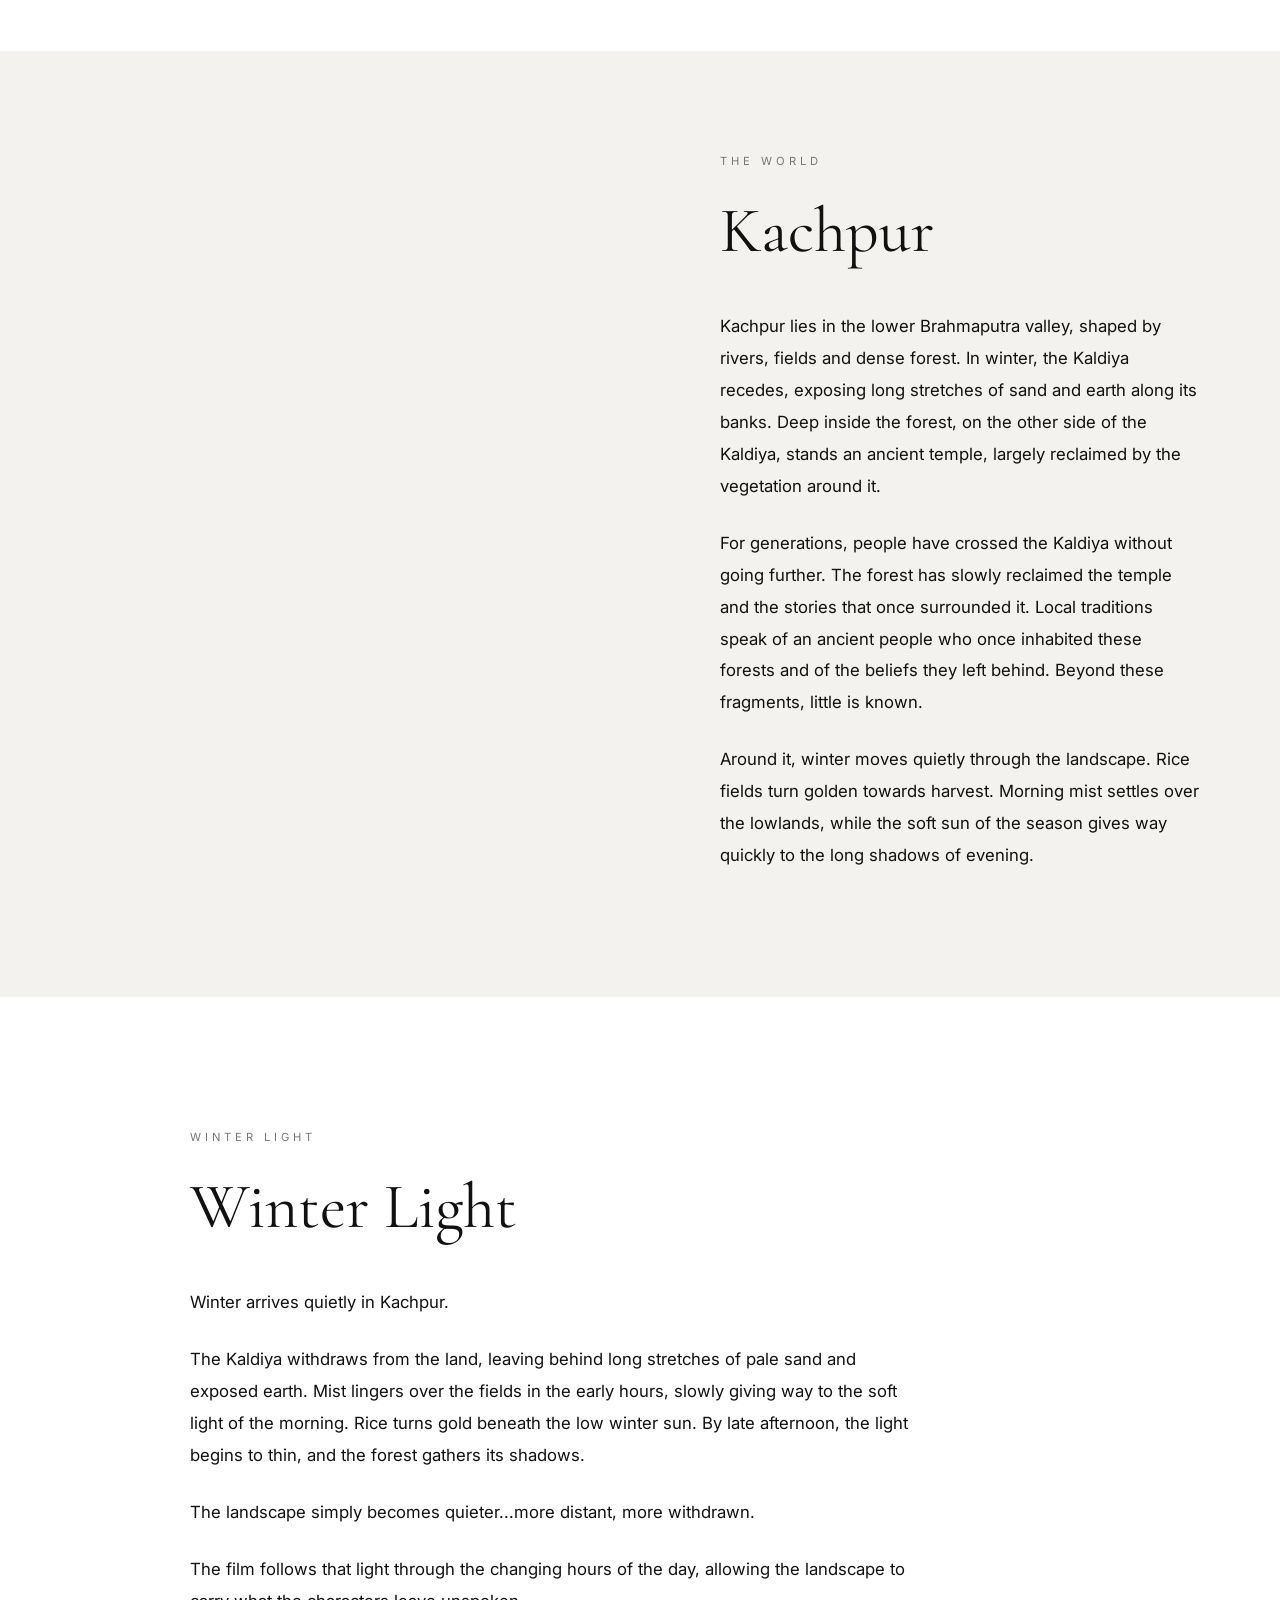
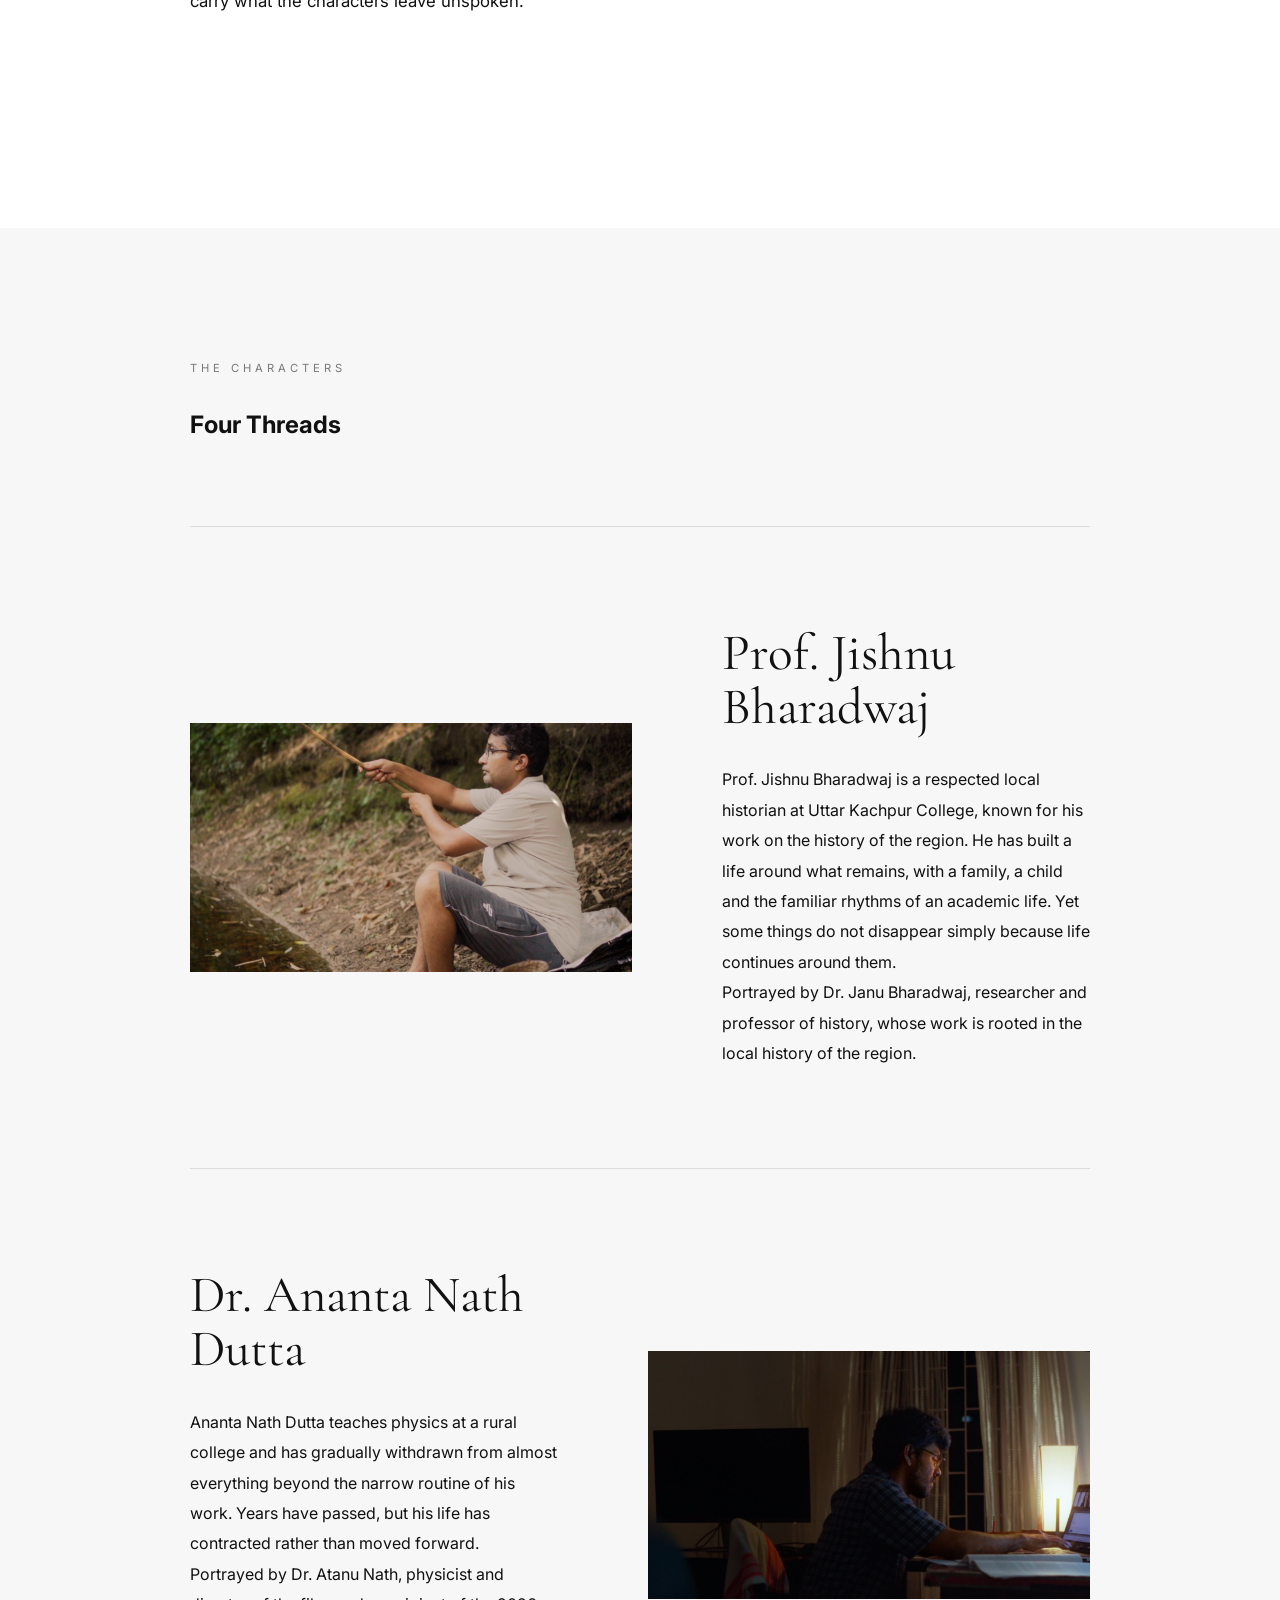
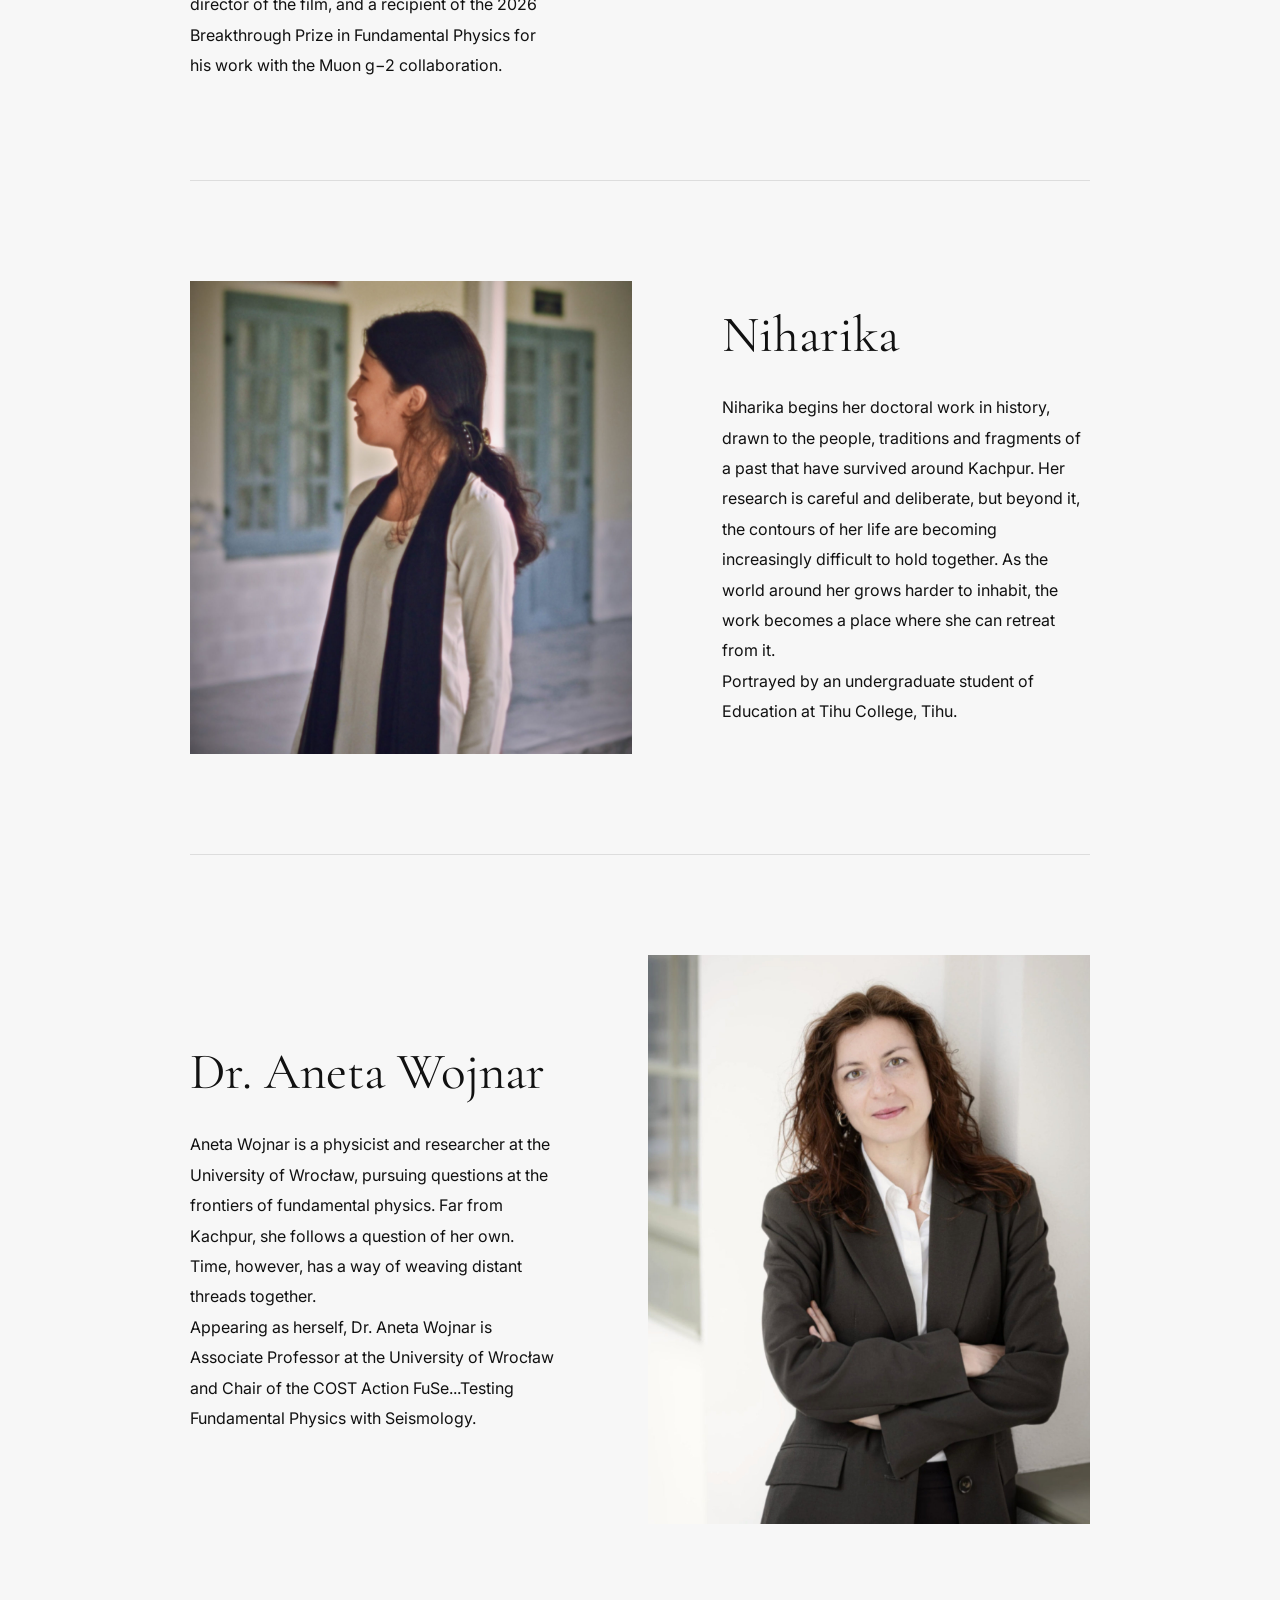
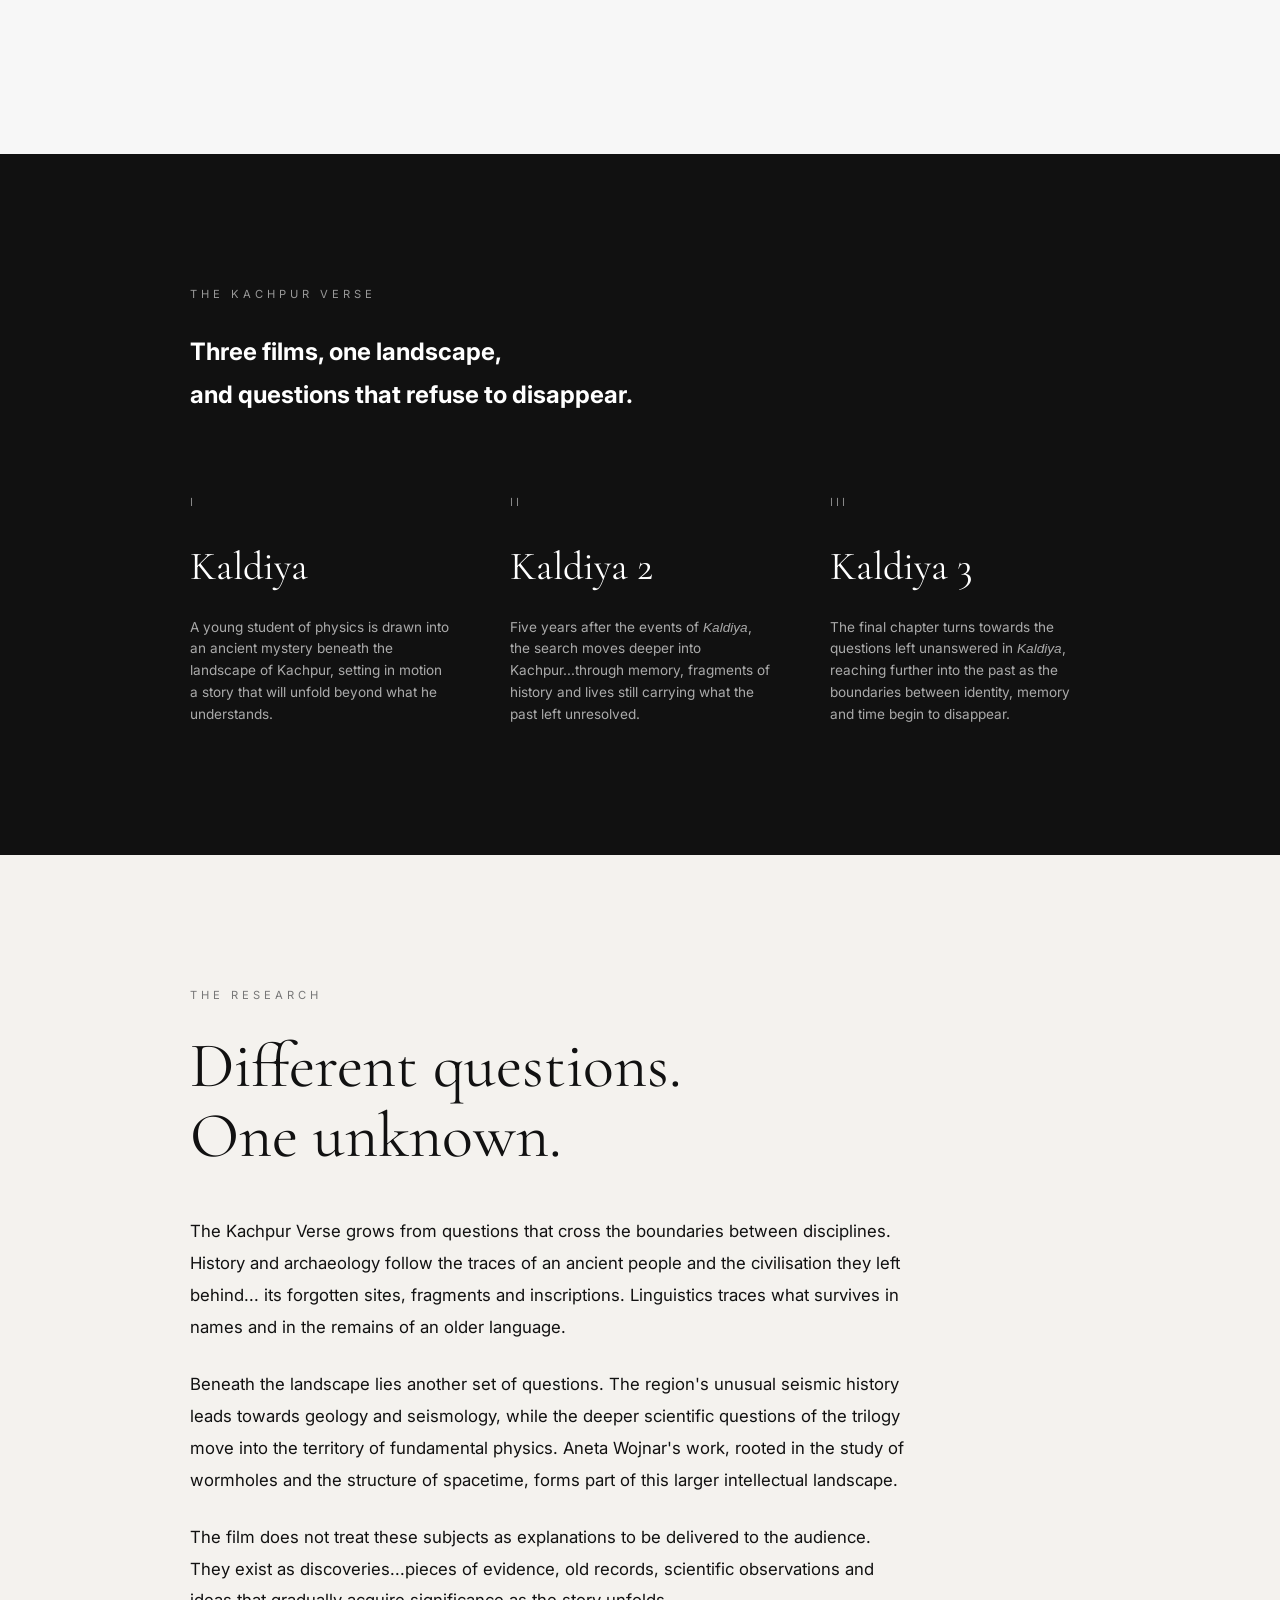
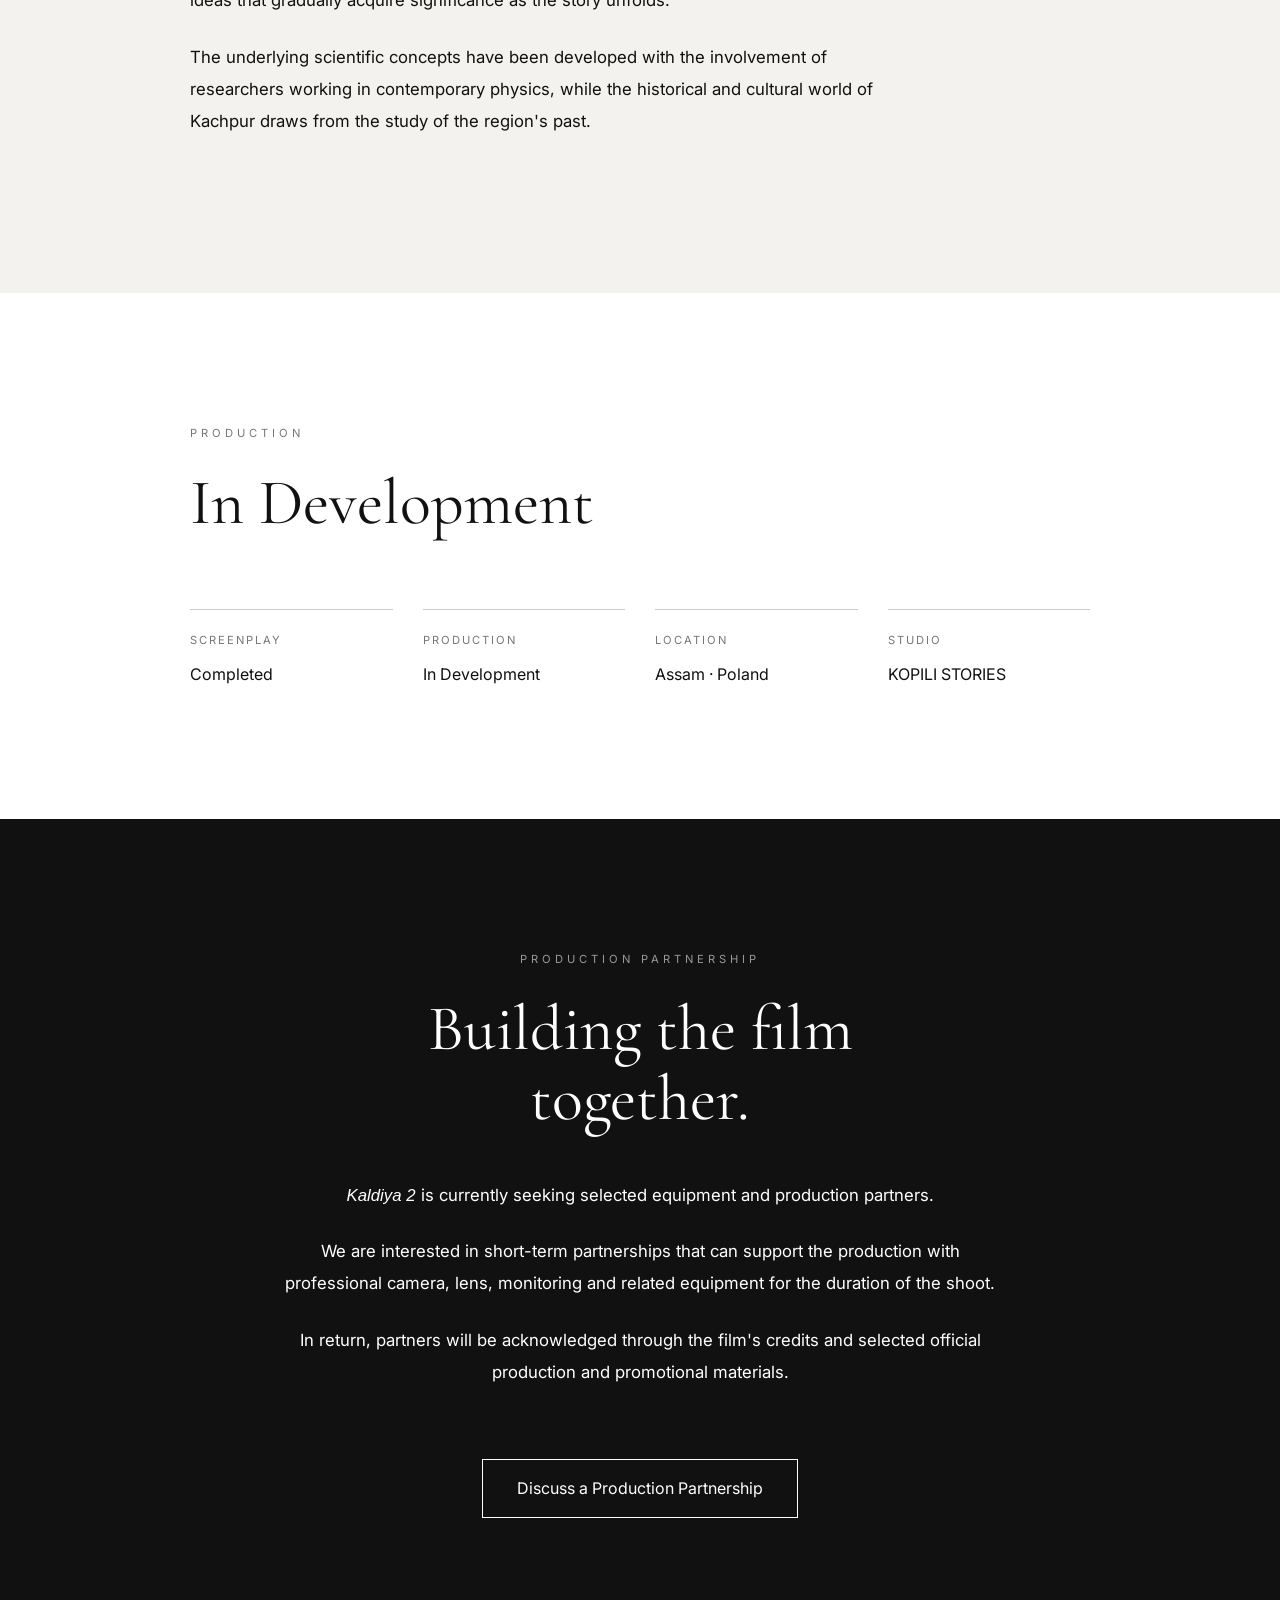
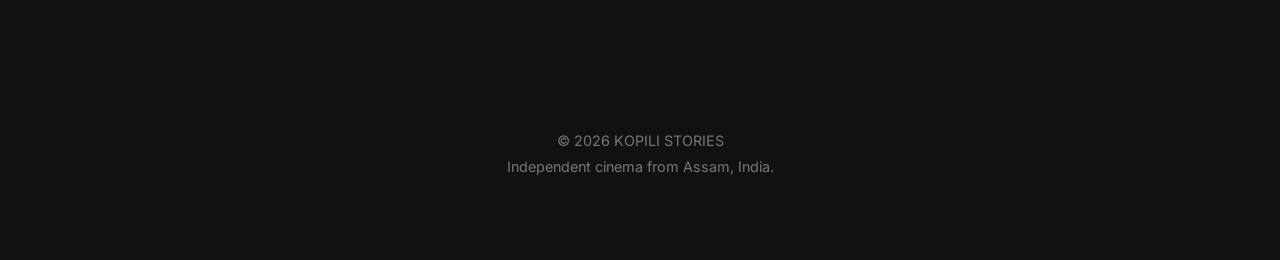
==== commit ef5d5355: "Revise text for Kaldiya 2 and partnership details Updated the description of Prof. Jishnu Bharadwaj " ====
--- a/kaldiya-2.html
+++ b/kaldiya-2.html
@@ -251,11 +251,11 @@
 
                 <p>
                     Prof. Jishnu Bharadwaj is a respected local historian at
-                    Uttar Kachpur College, known for his work on the history
-                    of the region. He has built a life beyond the events of
-                    the past. He has a family, a child and the familiar
-                    rhythms of an academic life. Yet some things do not
-                    disappear simply because life continues around them.
+    Uttar Kachpur College, known for his work on the history
+    of the region. He has built a life around what remains,
+    with a family, a child and the familiar rhythms of an
+    academic life. Yet some things do not disappear simply
+    because life continues around them.
                 </p>
                 <p>
                     Portrayed by Dr. Janu Bharadwaj, researcher and professor of history, whose work is rooted in the local history of the region.
@@ -576,23 +576,35 @@
         <div class="k2-text">
 
             <p>
-                Kaldiya 2 is currently seeking selected
+                <em>Kaldiya 2</em> is currently seeking selected
                 equipment and production partners.
             </p>
 
+            <p>
+                We are interested in short-term partnerships that can
+                support the production with professional camera, lens,
+                monitoring and related equipment for the duration of the
+                shoot.
+            </p>
+
+            <p>
+                In return, partners will be acknowledged through the film's
+                credits and selected official production and promotional
+                materials.
+            </p>
+
         </div>
 
-        <a href="documents/kaldiya-2-production-partnership.pdf"
+        <a href="mailto:admin@kopilistories.com?subject=Kaldiya%202%20Production%20Partnership"
            class="button">
 
-            Production Partnership
+            Discuss a Production Partnership
 
         </a>
 
     </div>
 
 </section>
-
 
 <!-- FOOTER -->
 
